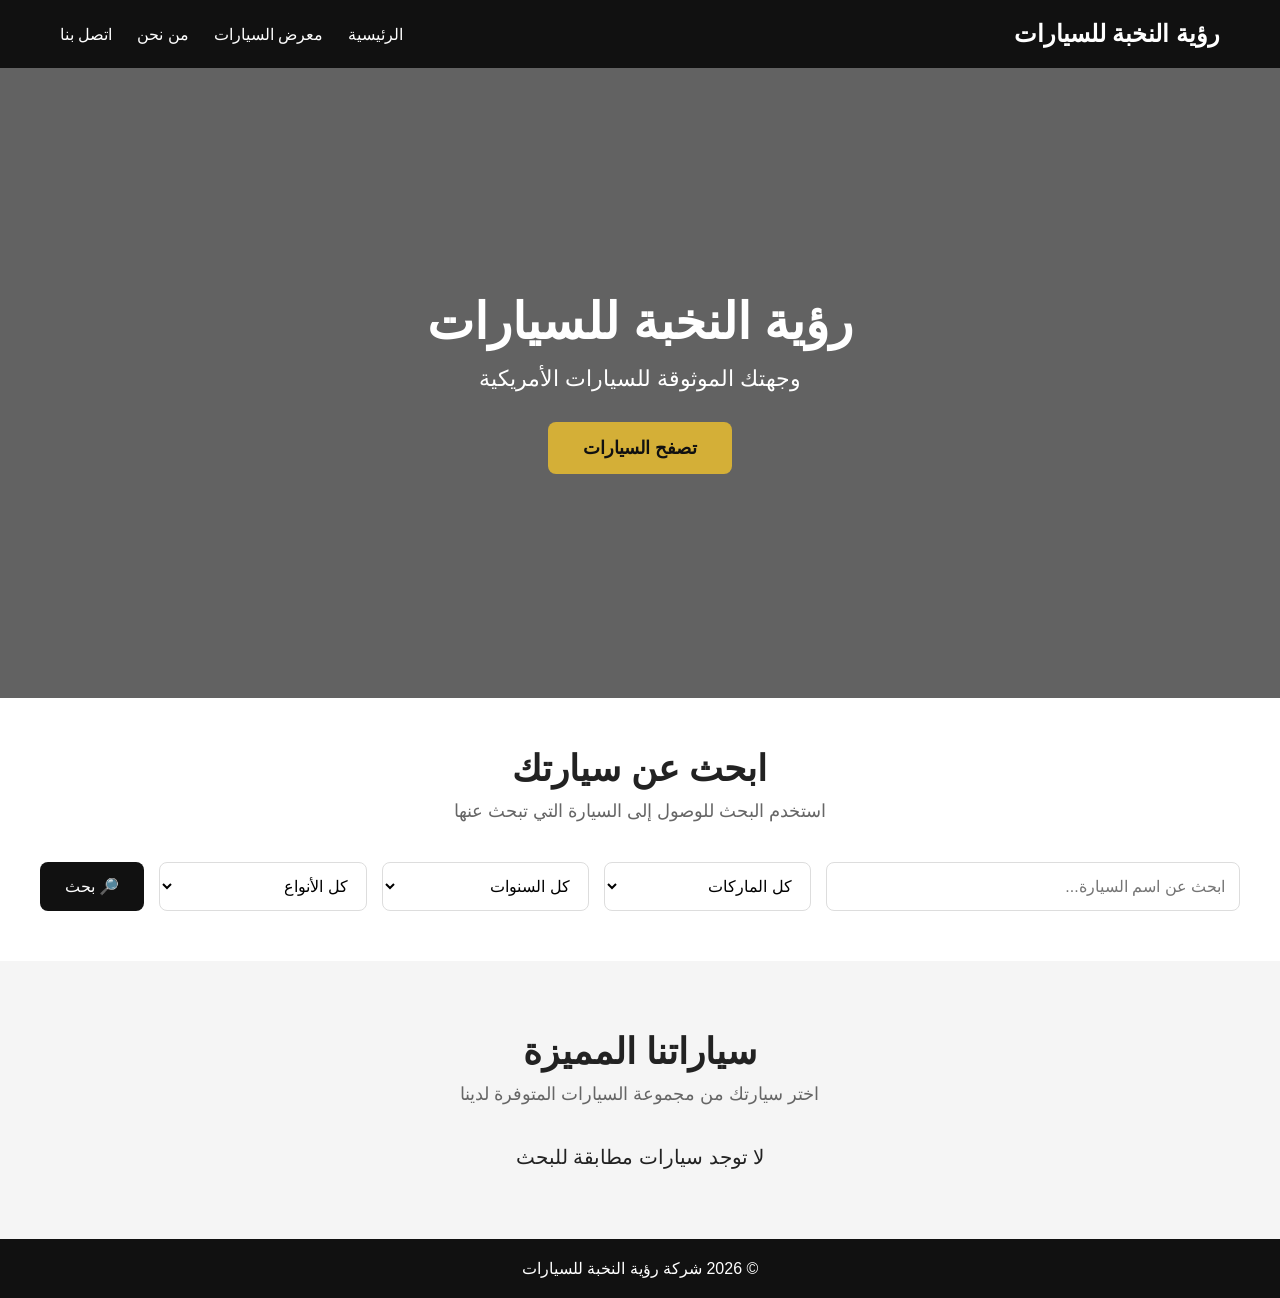
==== index.html @ 2495d32e "Add files via upload" ====
<!DOCTYPE html>
<html lang="ar" dir="rtl">

<head>
    <meta charset="UTF-8">
    <meta name="viewport" content="width=device-width, initial-scale=1.0">

    <title>شركة رؤية النخبة للسيارات</title>

    <link rel="stylesheet" href="style.css">
</head>

<body>

    <header>
        <div class="logo">
            رؤية النخبة للسيارات
        </div>

        <nav>
            <a href="#">الرئيسية</a>
            <a href="#">معرض السيارات</a>
            <a href="#">من نحن</a>
            <a href="#">اتصل بنا</a>
        </nav>
    </header>

    <main>

        <section class="hero">

            <h1>رؤية النخبة للسيارات</h1>

            <p>
                وجهتك الموثوقة للسيارات الأمريكية
            </p>

            <button>
                تصفح السيارات
            </button>

        </section>
<section class="search-section">

    <div class="section-title">

        <h2>ابحث عن سيارتك</h2>

        <p>
            استخدم البحث للوصول إلى السيارة التي تبحث عنها
        </p>

    </div>


    <div class="search-box">

        <input
            type="text"
            id="searchInput"
            placeholder="ابحث عن اسم السيارة..."
        >


        <select id="brandFilter">

            <option value="">كل الماركات</option>

            <option value="GMC">
                GMC
            </option>

            <option value="Chevrolet">
                Chevrolet
            </option>

            <option value="Ford">
                Ford
            </option>

        </select>


        <select id="yearFilter">

            <option value="">
                كل السنوات
            </option>

            <option value="2026">
                2026
            </option>

            <option value="2025">
                2025
            </option>

            <option value="2024">
                2024
            </option>

        </select>


        <select id="typeFilter">

            <option value="">
                كل الأنواع
            </option>

            <option value="SUV">
                SUV
            </option>

            <option value="Sedan">
                Sedan
            </option>

            <option value="Truck">
                Truck
            </option>

        </select>


        <button onclick="filterCars()">
            🔎 بحث
        </button>

    </div>

</section>
        <section class="cars-section">

    <div class="section-title">
        <h2>سياراتنا المميزة</h2>

        <p>
            اختر سيارتك من مجموعة السيارات المتوفرة لدينا
        </p>
    </div>

<div
    class="cars-container"
    id="carsContainer">
</div>
</section>
    </main>

    <footer>
        <p>© 2026 شركة رؤية النخبة للسيارات</p>
    </footer>

    <script src="script.js"></script>

</body>

</html>
---- style.css ----
* {
    box-sizing: border-box;
    margin: 0;
    padding: 0;
}

body {
    font-family: Arial, sans-serif;
    background: #f5f5f5;
    color: #222;
}

header {
    background: #111;
    color: white;

    display: flex;
    justify-content: space-between;
    align-items: center;

    padding: 20px 60px;
}

.logo {
    font-size: 24px;
    font-weight: bold;
}

nav {
    display: flex;
    gap: 25px;
}

nav a {
    color: white;
    text-decoration: none;
}

nav a:hover {
    color: #d4af37;
}

.hero {
    min-height: 70vh;

    display: flex;
    flex-direction: column;

    justify-content: center;
    align-items: center;

    text-align: center;

    background: linear-gradient(
        rgba(0, 0, 0, 0.6),
        rgba(0, 0, 0, 0.6)
    ),
    url("https://images.unsplash.com/photo-1503376780353-7e6692767b70");

    background-size: cover;
    background-position: center;

    color: white;
}

.hero h1 {
    font-size: 50px;
    margin-bottom: 15px;
}

.hero p {
    font-size: 22px;
    margin-bottom: 30px;
}

.hero button {
    padding: 15px 35px;

    border: none;
    border-radius: 8px;

    background: #d4af37;
    color: #111;

    font-size: 18px;
    font-weight: bold;

    cursor: pointer;
}

.hero button:hover {
    background: white;
}

footer {
    background: #111;
    color: white;

    text-align: center;

    padding: 20px;
}
.cars-section {
    padding: 70px 60px;
    background: #f5f5f5;
}

.section-title {
    text-align: center;
    margin-bottom: 40px;
}

.section-title h2 {
    font-size: 36px;
    margin-bottom: 10px;
}

.section-title p {
    color: #666;
    font-size: 18px;
}

.cars-container {
    display: grid;

    grid-template-columns: repeat(3, 1fr);

    gap: 30px;

    max-width: 1200px;

    margin: auto;
}

.car-card {
    background: white;

    border-radius: 12px;

    overflow: hidden;

    box-shadow: 0 5px 20px rgba(0, 0, 0, 0.08);

    transition: 0.3s;
}

.car-card:hover {
    transform: translateY(-8px);
}

.car-card img {
    width: 100%;
    height: 230px;

    object-fit: cover;
}

.car-info {
    padding: 20px;
}

.car-info h3 {
    font-size: 23px;
    margin-bottom: 10px;
}

.car-info p {
    color: #666;
    margin-bottom: 15px;
}

.car-info strong {
    display: block;

    font-size: 24px;

    color: #b08d20;

    margin-bottom: 20px;
}

.car-info button {
    width: 100%;

    padding: 12px;

    border: none;

    border-radius: 6px;

    background: #111;

    color: white;

    font-size: 16px;

    cursor: pointer;
}

.car-info button:hover {
    background: #d4af37;

    color: #111;
}
@media (max-width: 900px) {

    .cars-container {
        grid-template-columns: repeat(2, 1fr);
    }

}

@media (max-width: 600px) {

    header {
        padding: 20px;
        flex-direction: column;
        gap: 20px;
    }

    nav {
        gap: 12px;
        flex-wrap: wrap;
        justify-content: center;
    }

    .hero h1 {
        font-size: 35px;
    }

    .hero p {
        font-size: 18px;
    }

    .cars-section {
        padding: 50px 20px;
    }

    .cars-container {
        grid-template-columns: 1fr;
    }

}
.car-details {
    max-width: 1200px;

    margin: 60px auto;

    padding: 20px;

    display: grid;

    grid-template-columns: 1fr 1fr;

    gap: 50px;

    align-items: center;
}

.car-image img {
    width: 100%;

    height: 500px;

    object-fit: cover;

    border-radius: 15px;
}

.car-details-info h1 {
    font-size: 40px;

    margin-bottom: 20px;
}

.car-price {
    font-size: 32px;

    color: #b08d20;

    font-weight: bold;

    margin-bottom: 30px;
}

.specifications {
    margin-bottom: 30px;
}

.specifications p {
    padding: 12px 0;

    border-bottom: 1px solid #ddd;

    font-size: 18px;
}

.car-details-info button {
    padding: 15px 40px;

    background: #111;

    color: white;

    border: none;

    border-radius: 8px;

    font-size: 18px;

    cursor: pointer;
}

.car-details-info button:hover {
    background: #d4af37;

    color: #111;
}


@media (max-width: 700px) {

    .car-details {
        grid-template-columns: 1fr;

        margin: 30px auto;
    }

    .car-image img {
        height: 300px;
    }

    .car-details-info h1 {
        font-size: 30px;
    }

}
.search-section {
    padding: 50px 30px;

    background: white;
}

.search-box {
    max-width: 1200px;

    margin: auto;

    display: grid;

    grid-template-columns:
        2fr
        1fr
        1fr
        1fr
        auto;

    gap: 15px;
}

.search-box input,
.search-box select {

    width: 100%;

    padding: 14px;

    border: 1px solid #ddd;

    border-radius: 8px;

    font-size: 16px;

    background: white;
}

.search-box button {

    padding: 14px 25px;

    border: none;

    border-radius: 8px;

    background: #111;

    color: white;

    font-size: 16px;

    cursor: pointer;
}

.search-box button:hover {

    background: #d4af37;

    color: #111;

}


@media (max-width: 900px) {

    .search-box {

        grid-template-columns: 1fr 1fr;

    }

}


@media (max-width: 600px) {

    .search-box {

        grid-template-columns: 1fr;

    }

}
/* =========================
   صفحة إضافة السيارة
========================= */

.add-car-section {
    max-width: 900px;
    margin: 60px auto;
    padding: 40px;
    background: white;
    border-radius: 15px;
    box-shadow: 0 5px 25px rgba(0, 0, 0, 0.08);
}

.add-car-section .section-title {
    margin-bottom: 40px;
}

.add-car-section .section-title h1 {
    font-size: 36px;
    margin-bottom: 10px;
}

#addCarForm {
    display: grid;
    grid-template-columns: 1fr 1fr;
    gap: 25px;
}

.form-group {
    display: flex;
    flex-direction: column;
}

.form-group label {
    font-size: 17px;
    font-weight: bold;
    margin-bottom: 8px;
}

.form-group input,
.form-group select,
.form-group textarea {
    width: 100%;
    padding: 14px;
    border: 1px solid #ddd;
    border-radius: 8px;
    font-size: 16px;
    font-family: Arial, sans-serif;
    outline: none;
}

.form-group input:focus,
.form-group select:focus,
.form-group textarea:focus {
    border-color: #d4af37;
}

.form-group textarea {
    resize: vertical;
}

.add-car-button {
    grid-column: 1 / -1;

    padding: 16px;

    border: none;
    border-radius: 8px;

    background: #111;
    color: white;

    font-size: 18px;
    font-weight: bold;

    cursor: pointer;
}

.add-car-button:hover {
    background: #d4af37;
    color: #111;
}


/* الهاتف */

@media (max-width: 700px) {

    .add-car-section {
        margin: 30px 15px;
        padding: 25px 20px;
    }

    #addCarForm {
        grid-template-columns: 1fr;
    }

    .add-car-button {
        grid-column: auto;
    }

}
/* =========================
   لوحة الإدارة
========================= */

.admin-section {
    max-width: 1200px;
    margin: 60px auto;
    padding: 20px;
}

.admin-actions {
    margin-bottom: 25px;
}

.admin-add-button {
    display: inline-block;

    padding: 14px 25px;

    background: #111;
    color: white;

    text-decoration: none;

    border-radius: 8px;

    font-weight: bold;
}

.admin-add-button:hover {
    background: #d4af37;
    color: #111;
}

.admin-search {
    margin-bottom: 30px;
}

.admin-search input {
    width: 100%;

    padding: 15px;

    border: 1px solid #ddd;

    border-radius: 8px;

    font-size: 17px;

    outline: none;
}

.admin-search input:focus {
    border-color: #d4af37;
}

.admin-cars-container {
    display: grid;

    grid-template-columns:
        repeat(3, 1fr);

    gap: 25px;
}

.admin-car-card {
    background: white;

    border-radius: 12px;

    overflow: hidden;

    box-shadow:
        0 5px 20px
        rgba(0, 0, 0, 0.08);
}

.admin-car-card img {
    width: 100%;

    height: 220px;

    object-fit: cover;
}

.admin-car-info {
    padding: 20px;
}

.admin-car-info h3 {
    margin-bottom: 10px;

    font-size: 22px;
}

.admin-car-info p {
    margin-bottom: 10px;

    color: #666;
}

.admin-car-info strong {
    display: block;

    font-size: 23px;

    color: #b08d20;

    margin-bottom: 15px;
}

.admin-buttons {
    display: flex;

    gap: 8px;

    flex-wrap: wrap;
}

.admin-buttons button {
    flex: 1;

    padding: 10px;

    border: none;

    border-radius: 6px;

    background: #111;

    color: white;

    cursor: pointer;
}

.admin-buttons button:hover {
    background: #d4af37;

    color: #111;
}

.no-cars {
    text-align: center;

    font-size: 20px;

    grid-column: 1 / -1;
}


@media (max-width: 900px) {

    .admin-cars-container {
        grid-template-columns: repeat(2, 1fr);
    }

}


@media (max-width: 600px) {

    .admin-cars-container {
        grid-template-columns: 1fr;
    }

}
/* =========================
   حالة السيارة
========================= */

.car-status {
    display: inline-block;

    padding: 7px 12px;

    border-radius: 20px;

    font-size: 14px;

    font-weight: bold;

    margin-bottom: 15px;
}

.status-available {
    background: #dff5e5;
    color: #16803c;
}

.status-reserved {
    background: #fff0d6;
    color: #b06b00;
}

.status-sold {
    background: #ffe0e0;
    color: #c62828;
}
/* =========================
   صور السيارة
========================= */

.image-preview {
    grid-column: 1 / -1;

    display: grid;

    grid-template-columns:
        repeat(4, 1fr);

    gap: 15px;

    margin-top: 10px;
}

.preview-image-box {
    position: relative;

    border-radius: 10px;

    overflow: hidden;

    border: 2px solid #ddd;

    background: #f5f5f5;
}

.preview-image-box img {
    width: 100%;

    height: 160px;

    object-fit: cover;

    display: block;
}

.main-image-label {
    position: absolute;

    bottom: 0;

    right: 0;

    left: 0;

    background: rgba(0, 0, 0, 0.75);

    color: white;

    text-align: center;

    padding: 8px;

    font-size: 14px;

    font-weight: bold;
}


@media (max-width: 700px) {

    .image-preview {
        grid-template-columns:
            repeat(2, 1fr);
    }

}
/* =====================================
   معرض صور السيارة
===================================== */

.car-gallery {
    width: 100%;
}


.main-car-image {
    width: 100%;
}


.main-car-image img {
    width: 100%;

    height: 500px;

    object-fit: cover;

    border-radius: 15px;

    display: block;
}


.car-thumbnails {

    display: flex;

    gap: 12px;

    margin-top: 15px;

    overflow-x: auto;

    padding-bottom: 5px;

}


.car-thumbnail {

    width: 90px;

    height: 70px;

    object-fit: cover;

    border-radius: 8px;

    cursor: pointer;

    opacity: 0.7;

    border: 3px solid transparent;

    transition: 0.2s;

}


.car-thumbnail:hover {

    opacity: 1;

}


.car-thumbnail.active {

    opacity: 1;

    border-color: #d4af37;

}


/* =====================================
   الهاتف
===================================== */

@media (max-width: 700px) {

    .main-car-image img {

        height: 300px;

    }


    .car-thumbnail {

        width: 75px;

        height: 60px;

    }

}
/* =====================================
   صور صفحة تعديل السيارة
===================================== */

.image-preview {

    display: grid;

    grid-template-columns:
        repeat(auto-fill, minmax(150px, 1fr));

    gap: 15px;

    margin: 20px 0;

}


.preview-image-box {

    position: relative;

    border-radius: 10px;

    overflow: hidden;

    background: #eee;

}


.preview-image-box img {

    width: 100%;

    height: 130px;

    object-fit: cover;

    display: block;

}


.main-image-label {

    position: absolute;

    bottom: 0;

    right: 0;

    left: 0;

    background: rgba(0, 0, 0, 0.75);

    color: white;

    text-align: center;

    padding: 7px;

    font-size: 14px;

}
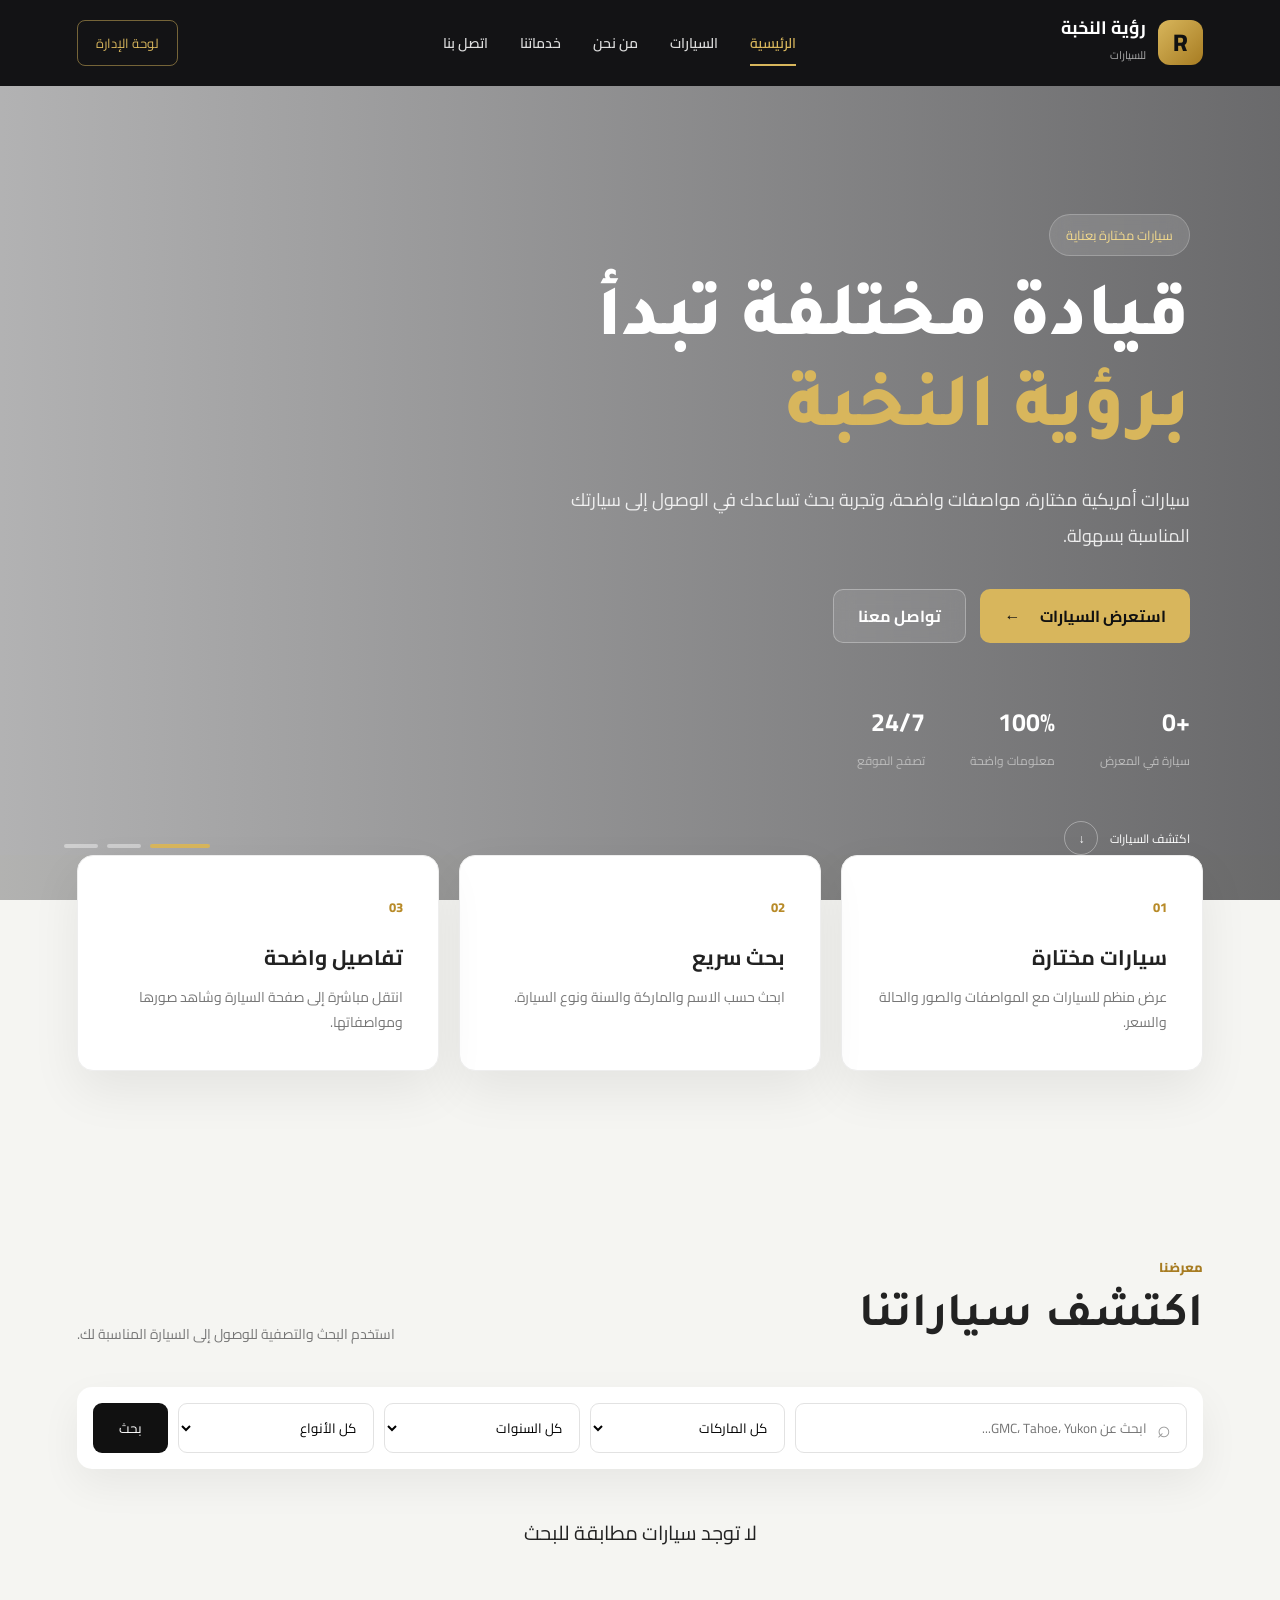
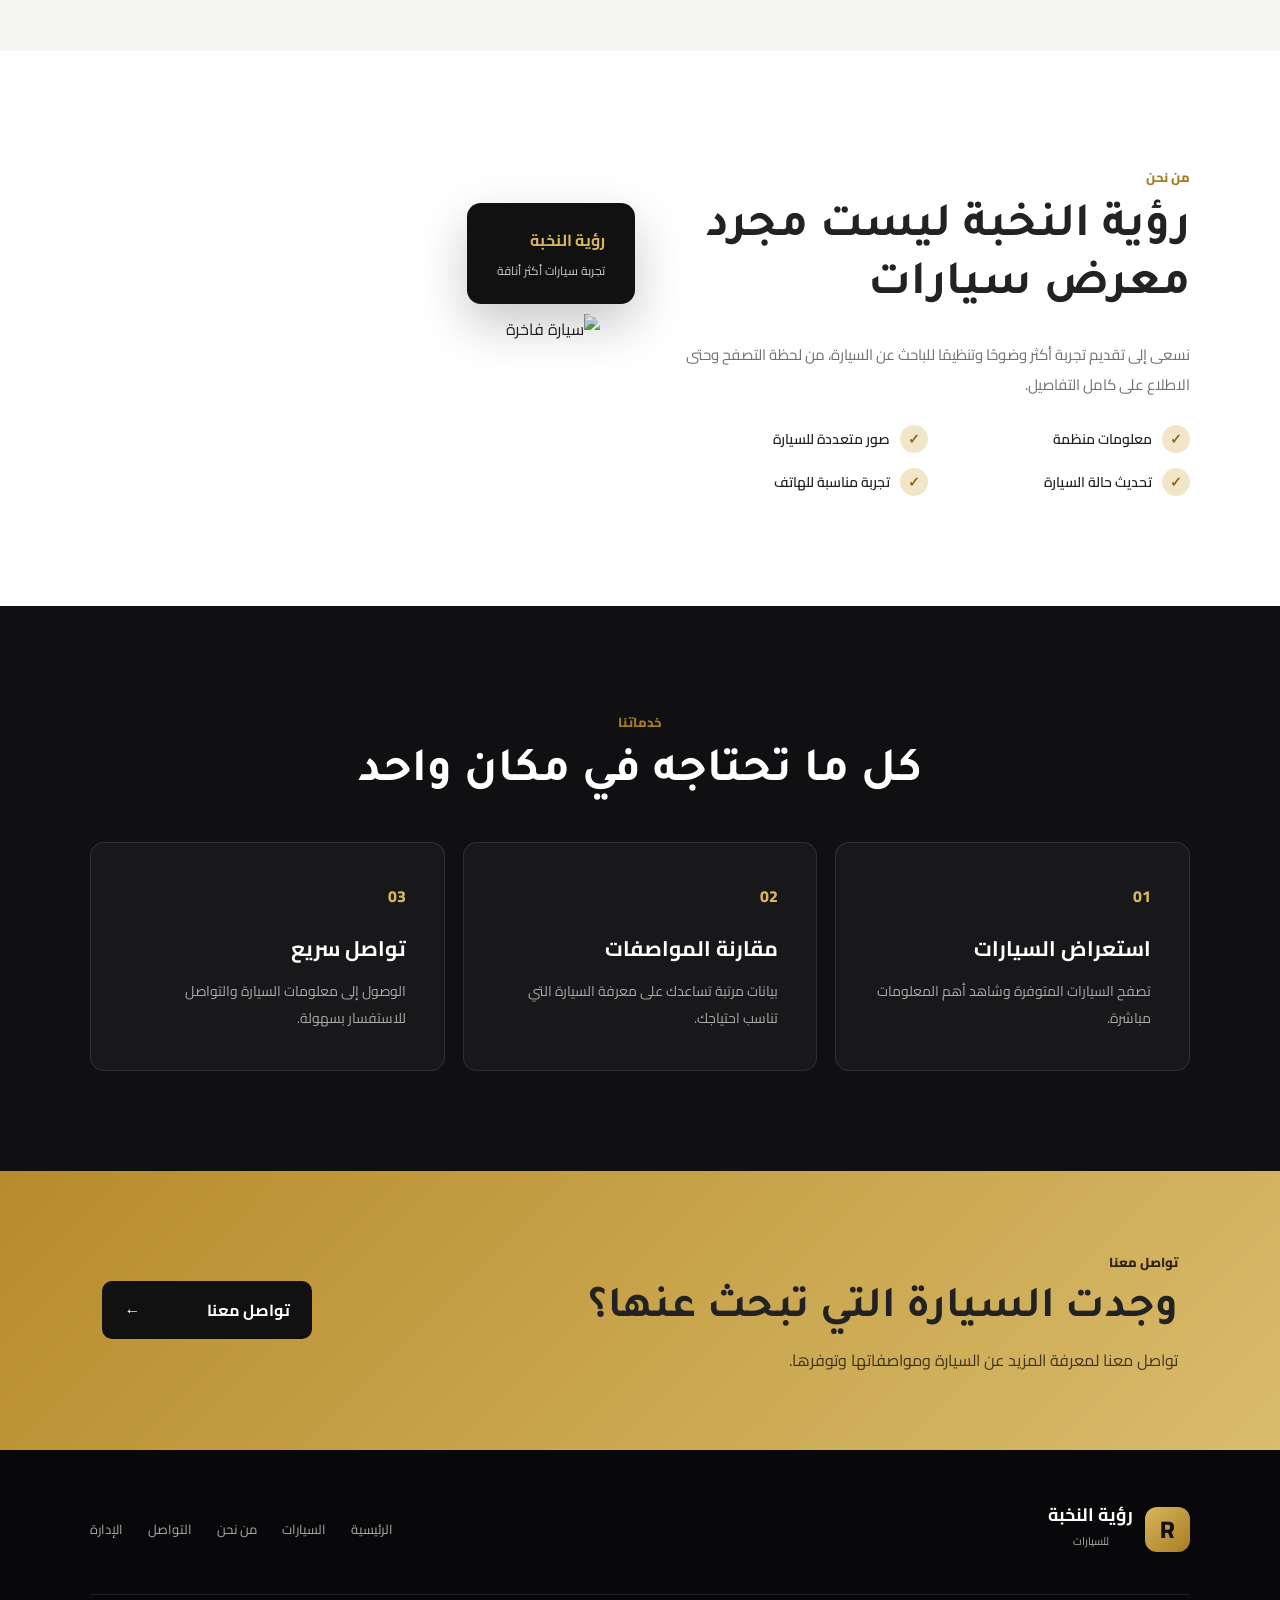
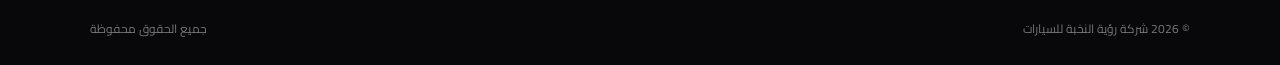
==== commit 0e017463: "Add files via upload" ====
--- a/index.html
+++ b/index.html
@@ -3,68 +3,398 @@
 
 <head>
     <meta charset="UTF-8">
-    <meta name="viewport" content="width=device-width, initial-scale=1.0">
-
-    <title>شركة رؤية النخبة للسيارات</title>
+
+    <meta
+        name="viewport"
+        content="width=device-width, initial-scale=1.0"
+    >
+
+    <title>رؤية النخبة للسيارات</title>
+
+    <meta
+        name="description"
+        content="رؤية النخبة للسيارات - سيارات أمريكية مختارة بعناية"
+    >
+
+    <!-- خط عربي احترافي -->
+    <link rel="preconnect" href="https://fonts.googleapis.com">
+    <link rel="preconnect" href="https://fonts.gstatic.com" crossorigin>
+
+    <link
+        href="https://fonts.googleapis.com/css2?family=Cairo:wght@400;500;600;700;800&family=Tajawal:wght@400;500;700;800&display=swap"
+        rel="stylesheet"
+    >
 
     <link rel="stylesheet" href="style.css">
 </head>
 
+
 <body>
 
-    <header>
-        <div class="logo">
-            رؤية النخبة للسيارات
-        </div>
-
-        <nav>
-            <a href="#">الرئيسية</a>
-            <a href="#">معرض السيارات</a>
-            <a href="#">من نحن</a>
-            <a href="#">اتصل بنا</a>
-        </nav>
-    </header>
-
-    <main>
-
-        <section class="hero">
-
-            <h1>رؤية النخبة للسيارات</h1>
+
+<!-- =================================
+     الهيدر
+================================= -->
+
+<header class="main-header">
+
+    <a
+        href="index.html"
+        class="brand"
+    >
+        <span class="brand-mark">
+            R
+        </span>
+
+        <div>
+            <strong>
+                رؤية النخبة
+            </strong>
+
+            <small>
+                للسيارات
+            </small>
+        </div>
+    </a>
+
+
+    <nav class="main-nav">
+
+        <a
+            href="index.html"
+            class="active"
+        >
+            الرئيسية
+        </a>
+
+        <a href="#cars">
+            السيارات
+        </a>
+
+        <a href="#about">
+            من نحن
+        </a>
+
+        <a href="#services">
+            خدماتنا
+        </a>
+
+        <a href="#contact">
+            اتصل بنا
+        </a>
+
+    </nav>
+
+
+    <div class="header-actions">
+
+        <a
+            href="admin.html"
+            class="admin-link"
+        >
+            لوحة الإدارة
+        </a>
+
+        <button
+            class="mobile-menu-button"
+            id="mobileMenuButton"
+            type="button"
+        >
+            ☰
+        </button>
+
+    </div>
+
+</header>
+
+
+
+<main>
+
+
+<!-- =================================
+     الواجهة الرئيسية المتحركة
+================================= -->
+
+<section class="hero-new">
+
+    <div class="hero-slides">
+
+        <div
+            class="hero-slide active"
+            style="
+                background-image:
+                url('https://images.unsplash.com/photo-1503376780353-7e6692767b70');
+            "
+        ></div>
+
+
+        <div
+            class="hero-slide"
+            style="
+                background-image:
+                url('https://images.unsplash.com/photo-1492144534655-ae79c964c9d7');
+            "
+        ></div>
+
+
+        <div
+            class="hero-slide"
+            style="
+                background-image:
+                url('https://images.unsplash.com/photo-1542362567-b07e54358753');
+            "
+        ></div>
+
+    </div>
+
+
+    <div class="hero-overlay"></div>
+
+
+    <div class="hero-content">
+
+        <span class="hero-badge">
+            سيارات مختارة بعناية
+        </span>
+
+
+        <h1>
+            قيادة مختلفة تبدأ
+            <span>
+                برؤية النخبة
+            </span>
+        </h1>
+
+
+        <p>
+            سيارات أمريكية مختارة، مواصفات واضحة،
+            وتجربة بحث تساعدك في الوصول إلى سيارتك
+            المناسبة بسهولة.
+        </p>
+
+
+        <div class="hero-buttons">
+
+            <a
+                href="#cars"
+                class="primary-button"
+            >
+                استعرض السيارات
+                <span>←</span>
+            </a>
+
+
+            <a
+                href="#contact"
+                class="secondary-button"
+            >
+                تواصل معنا
+            </a>
+
+        </div>
+
+
+        <div class="hero-stats">
+
+            <div>
+                <strong id="homeCarsCount">
+                    +0
+                </strong>
+
+                <span>
+                    سيارة في المعرض
+                </span>
+            </div>
+
+
+            <div>
+                <strong>
+                    100%
+                </strong>
+
+                <span>
+                    معلومات واضحة
+                </span>
+            </div>
+
+
+            <div>
+                <strong>
+                    24/7
+                </strong>
+
+                <span>
+                    تصفح الموقع
+                </span>
+            </div>
+
+        </div>
+
+    </div>
+
+
+    <div class="hero-dots">
+
+        <button
+            class="hero-dot active"
+            data-slide="0"
+        ></button>
+
+        <button
+            class="hero-dot"
+            data-slide="1"
+        ></button>
+
+        <button
+            class="hero-dot"
+            data-slide="2"
+        ></button>
+
+    </div>
+
+
+    <a
+        href="#cars"
+        class="scroll-down"
+    >
+        <span>
+            اكتشف السيارات
+        </span>
+
+        <b>
+            ↓
+        </b>
+    </a>
+
+</section>
+
+
+
+<!-- =================================
+     المميزات
+================================= -->
+
+<section class="features-section">
+
+    <div class="features-grid">
+
+        <article class="feature-card">
+
+            <span class="feature-number">
+                01
+            </span>
+
+            <h3>
+                سيارات مختارة
+            </h3>
 
             <p>
-                وجهتك الموثوقة للسيارات الأمريكية
+                عرض منظم للسيارات مع المواصفات
+                والصور والحالة والسعر.
             </p>
 
-            <button>
-                تصفح السيارات
-            </button>
-
-        </section>
-<section class="search-section">
-
-    <div class="section-title">
-
-        <h2>ابحث عن سيارتك</h2>
+        </article>
+
+
+        <article class="feature-card">
+
+            <span class="feature-number">
+                02
+            </span>
+
+            <h3>
+                بحث سريع
+            </h3>
+
+            <p>
+                ابحث حسب الاسم والماركة والسنة
+                ونوع السيارة.
+            </p>
+
+        </article>
+
+
+        <article class="feature-card">
+
+            <span class="feature-number">
+                03
+            </span>
+
+            <h3>
+                تفاصيل واضحة
+            </h3>
+
+            <p>
+                انتقل مباشرة إلى صفحة السيارة
+                وشاهد صورها ومواصفاتها.
+            </p>
+
+        </article>
+
+    </div>
+
+</section>
+
+
+
+<!-- =================================
+     السيارات
+================================= -->
+
+<section
+    class="cars-section-new"
+    id="cars"
+>
+
+    <div class="section-heading">
+
+        <div>
+
+            <span class="section-kicker">
+                معرضنا
+            </span>
+
+            <h2>
+                اكتشف سياراتنا
+            </h2>
+
+        </div>
+
 
         <p>
-            استخدم البحث للوصول إلى السيارة التي تبحث عنها
+            استخدم البحث والتصفية للوصول
+            إلى السيارة المناسبة لك.
         </p>
 
     </div>
 
 
-    <div class="search-box">
-
-        <input
-            type="text"
-            id="searchInput"
-            placeholder="ابحث عن اسم السيارة..."
-        >
+
+    <!-- البحث -->
+
+    <div class="modern-search-box">
+
+        <div class="search-main">
+
+            <span class="search-icon">
+                ⌕
+            </span>
+
+            <input
+                type="text"
+                id="searchInput"
+                placeholder="ابحث عن GMC، Tahoe، Yukon..."
+            >
+
+        </div>
 
 
         <select id="brandFilter">
 
-            <option value="">كل الماركات</option>
+            <option value="">
+                كل الماركات
+            </option>
 
             <option value="GMC">
                 GMC
@@ -78,6 +408,14 @@
                 Ford
             </option>
 
+            <option value="Toyota">
+                Toyota
+            </option>
+
+            <option value="Kia">
+                Kia
+            </option>
+
         </select>
 
 
@@ -99,6 +437,10 @@
                 2024
             </option>
 
+            <option value="2023">
+                2023
+            </option>
+
         </select>
 
 
@@ -120,38 +462,316 @@
                 Truck
             </option>
 
+            <option value="Coupe">
+                Coupe
+            </option>
+
         </select>
 
 
-        <button onclick="filterCars()">
-            🔎 بحث
+        <button
+            type="button"
+            onclick="filterCars()"
+            class="search-button"
+        >
+            بحث
         </button>
 
     </div>
 
+
+
+    <!-- JavaScript يضع السيارات هنا -->
+
+    <div
+        class="cars-container"
+        id="carsContainer"
+    ></div>
+
+
 </section>
-        <section class="cars-section">
-
-    <div class="section-title">
-        <h2>سياراتنا المميزة</h2>
+
+
+
+<!-- =================================
+     من نحن
+================================= -->
+
+<section
+    class="about-section"
+    id="about"
+>
+
+    <div class="about-content">
+
+        <span class="section-kicker">
+            من نحن
+        </span>
+
+        <h2>
+            رؤية النخبة ليست مجرد معرض سيارات
+        </h2>
 
         <p>
-            اختر سيارتك من مجموعة السيارات المتوفرة لدينا
+            نسعى إلى تقديم تجربة أكثر وضوحًا
+            وتنظيمًا للباحث عن السيارة، من لحظة
+            التصفح وحتى الاطلاع على كامل التفاصيل.
         </p>
-    </div>
-
-<div
-    class="cars-container"
-    id="carsContainer">
-</div>
+
+
+        <div class="about-points">
+
+            <div>
+                <span>✓</span>
+                معلومات منظمة
+            </div>
+
+            <div>
+                <span>✓</span>
+                صور متعددة للسيارة
+            </div>
+
+            <div>
+                <span>✓</span>
+                تحديث حالة السيارة
+            </div>
+
+            <div>
+                <span>✓</span>
+                تجربة مناسبة للهاتف
+            </div>
+
+        </div>
+
+    </div>
+
+
+    <div class="about-visual">
+
+        <div class="about-image-main">
+
+            <img
+                src="https://images.unsplash.com/photo-1485291571150-772bcfc10da5"
+                alt="سيارة فاخرة"
+            >
+
+        </div>
+
+
+        <div class="about-floating-card">
+
+            <strong>
+                رؤية النخبة
+            </strong>
+
+            <span>
+                تجربة سيارات أكثر أناقة
+            </span>
+
+        </div>
+
+    </div>
+
 </section>
-    </main>
-
-    <footer>
-        <p>© 2026 شركة رؤية النخبة للسيارات</p>
-    </footer>
-
-    <script src="script.js"></script>
+
+
+
+<!-- =================================
+     خدماتنا
+================================= -->
+
+<section
+    class="services-section"
+    id="services"
+>
+
+    <div class="section-heading centered">
+
+        <div>
+
+            <span class="section-kicker">
+                خدماتنا
+            </span>
+
+            <h2>
+                كل ما تحتاجه في مكان واحد
+            </h2>
+
+        </div>
+
+    </div>
+
+
+    <div class="services-grid">
+
+        <article>
+            <span>01</span>
+
+            <h3>
+                استعراض السيارات
+            </h3>
+
+            <p>
+                تصفح السيارات المتوفرة
+                وشاهد أهم المعلومات مباشرة.
+            </p>
+        </article>
+
+
+        <article>
+            <span>02</span>
+
+            <h3>
+                مقارنة المواصفات
+            </h3>
+
+            <p>
+                بيانات مرتبة تساعدك على معرفة
+                السيارة التي تناسب احتياجك.
+            </p>
+        </article>
+
+
+        <article>
+            <span>03</span>
+
+            <h3>
+                تواصل سريع
+            </h3>
+
+            <p>
+                الوصول إلى معلومات السيارة
+                والتواصل للاستفسار بسهولة.
+            </p>
+        </article>
+
+    </div>
+
+</section>
+
+
+
+<!-- =================================
+     التواصل
+================================= -->
+
+<section
+    class="contact-section"
+    id="contact"
+>
+
+    <div>
+
+        <span class="section-kicker light">
+            تواصل معنا
+        </span>
+
+        <h2>
+            وجدت السيارة التي تبحث عنها؟
+        </h2>
+
+        <p>
+            تواصل معنا لمعرفة المزيد عن السيارة
+            ومواصفاتها وتوفرها.
+        </p>
+
+    </div>
+
+
+    <a
+        href="mailto:your-email@example.com"
+        class="contact-button"
+    >
+        تواصل معنا
+        <span>←</span>
+    </a>
+
+</section>
+
+
+</main>
+
+
+
+<!-- =================================
+     الفوتر
+================================= -->
+
+<footer class="modern-footer">
+
+    <div class="footer-top">
+
+        <div>
+
+            <a
+                href="index.html"
+                class="brand footer-brand"
+            >
+
+                <span class="brand-mark">
+                    R
+                </span>
+
+                <div>
+
+                    <strong>
+                        رؤية النخبة
+                    </strong>
+
+                    <small>
+                        للسيارات
+                    </small>
+
+                </div>
+
+            </a>
+
+        </div>
+
+
+        <div class="footer-links">
+
+            <a href="index.html">
+                الرئيسية
+            </a>
+
+            <a href="#cars">
+                السيارات
+            </a>
+
+            <a href="#about">
+                من نحن
+            </a>
+
+            <a href="#contact">
+                التواصل
+            </a>
+
+            <a href="admin.html">
+                الإدارة
+            </a>
+
+        </div>
+
+    </div>
+
+
+    <div class="footer-bottom">
+
+        <p>
+            © 2026 شركة رؤية النخبة للسيارات
+        </p>
+
+        <span>
+            جميع الحقوق محفوظة
+        </span>
+
+    </div>
+
+</footer>
+
+
+<script src="script.js"></script>
 
 </body>
 
--- a/style.css
+++ b/style.css
@@ -955,4 +955,1444 @@
 
     font-size: 14px;
 
+}
+/* ==================================================
+   التصميم الجديد للصفحة الرئيسية
+================================================== */
+
+html {
+    scroll-behavior: smooth;
+}
+
+body {
+    font-family: "Cairo", "Tajawal", sans-serif;
+}
+
+
+/* =========================
+   Header
+========================= */
+
+.main-header {
+    width: 100%;
+
+    min-height: 86px;
+
+    padding: 0 6%;
+
+    background:
+        rgba(10, 10, 12, 0.96);
+
+    display: flex;
+
+    align-items: center;
+
+    justify-content: space-between;
+
+    position: sticky;
+
+    top: 0;
+
+    z-index: 1000;
+
+    backdrop-filter: blur(15px);
+}
+
+
+.brand {
+    display: flex;
+
+    align-items: center;
+
+    gap: 12px;
+
+    color: white;
+
+    text-decoration: none;
+}
+
+
+.brand-mark {
+    width: 45px;
+
+    height: 45px;
+
+    border-radius: 12px;
+
+    background:
+        linear-gradient(
+            135deg,
+            #d8b65c,
+            #a77c22
+        );
+
+    color: #111;
+
+    display: flex;
+
+    justify-content: center;
+
+    align-items: center;
+
+    font-size: 24px;
+
+    font-weight: 800;
+}
+
+
+.brand strong {
+    display: block;
+
+    font-size: 18px;
+
+    line-height: 1.1;
+}
+
+
+.brand small {
+    color: #aaa;
+
+    font-size: 11px;
+}
+
+
+.main-nav {
+    display: flex;
+
+    align-items: center;
+
+    gap: 32px;
+}
+
+
+.main-nav a {
+    color: #ddd;
+
+    text-decoration: none;
+
+    font-size: 14px;
+
+    font-weight: 600;
+
+    position: relative;
+
+    transition: 0.3s;
+}
+
+
+.main-nav a:hover,
+.main-nav a.active {
+    color: #d8b65c;
+}
+
+
+.main-nav a::after {
+    content: "";
+
+    position: absolute;
+
+    right: 0;
+
+    bottom: -10px;
+
+    width: 0;
+
+    height: 2px;
+
+    background: #d8b65c;
+
+    transition: 0.3s;
+}
+
+
+.main-nav a:hover::after,
+.main-nav a.active::after {
+    width: 100%;
+}
+
+
+.header-actions {
+    display: flex;
+
+    gap: 10px;
+
+    align-items: center;
+}
+
+
+.admin-link {
+    text-decoration: none;
+
+    padding: 10px 18px;
+
+    border: 1px solid
+        rgba(216, 182, 92, 0.5);
+
+    color: #d8b65c;
+
+    border-radius: 8px;
+
+    font-size: 13px;
+
+    transition: 0.3s;
+}
+
+
+.admin-link:hover {
+    background: #d8b65c;
+
+    color: #111;
+}
+
+
+.mobile-menu-button {
+    display: none;
+
+    border: none;
+
+    background: transparent;
+
+    color: white;
+
+    font-size: 26px;
+
+    cursor: pointer;
+}
+
+
+/* =========================
+   Hero
+========================= */
+
+.hero-new {
+    min-height:
+        calc(100vh - 86px);
+
+    position: relative;
+
+    overflow: hidden;
+
+    display: flex;
+
+    align-items: center;
+
+    padding: 80px 7%;
+
+    color: white;
+}
+
+
+.hero-slides,
+.hero-slide,
+.hero-overlay {
+    position: absolute;
+
+    inset: 0;
+}
+
+
+.hero-slide {
+    background-size: cover;
+
+    background-position: center;
+
+    opacity: 0;
+
+    transform: scale(1.06);
+
+    transition:
+        opacity 1.2s ease,
+        transform 7s ease;
+}
+
+
+.hero-slide.active {
+    opacity: 1;
+
+    transform: scale(1);
+}
+
+
+.hero-overlay {
+    background:
+        linear-gradient(
+            90deg,
+            rgba(5, 5, 8, 0.28) 0%,
+            rgba(5, 5, 8, 0.4) 40%,
+            rgba(5, 5, 8, 0.58) 100%
+        );
+}
+
+
+.hero-content {
+    position: relative;
+
+    z-index: 5;
+
+    max-width: 760px;
+}
+
+
+.hero-badge {
+    display: inline-block;
+
+    padding: 8px 16px;
+
+    border-radius: 40px;
+
+    background:
+        rgba(255, 255, 255, 0.12);
+
+    border:
+        1px solid
+        rgba(255, 255, 255, 0.22);
+
+    backdrop-filter: blur(10px);
+
+    color: #f2d98d;
+
+    font-size: 13px;
+
+    margin-bottom: 22px;
+}
+
+
+.hero-content h1 {
+    font-family:
+        "Tajawal",
+        "Cairo",
+        sans-serif;
+
+    font-size:
+        clamp(44px, 6vw, 78px);
+
+    line-height: 1.18;
+
+    margin-bottom: 22px;
+
+    font-weight: 800;
+}
+
+
+.hero-content h1 span {
+    display: block;
+
+    color: #d8b65c;
+}
+
+
+.hero-content > p {
+    max-width: 620px;
+
+    font-size: 18px;
+
+    line-height: 2;
+
+    color:
+        rgba(255, 255, 255, 0.85);
+
+    margin-bottom: 35px;
+}
+
+
+.hero-buttons {
+    display: flex;
+
+    gap: 14px;
+
+    flex-wrap: wrap;
+}
+
+
+.primary-button,
+.secondary-button {
+    min-height: 54px;
+
+    padding: 0 24px;
+
+    border-radius: 10px;
+
+    text-decoration: none;
+
+    display: inline-flex;
+
+    align-items: center;
+
+    gap: 20px;
+
+    justify-content: center;
+
+    font-weight: 700;
+
+    transition:
+        transform 0.3s,
+        background 0.3s;
+}
+
+
+.primary-button {
+    background: #d8b65c;
+
+    color: #111;
+}
+
+
+.primary-button:hover {
+    transform: translateY(-3px);
+
+    background: #f0cf75;
+}
+
+
+.secondary-button {
+    background:
+        rgba(255,255,255,0.09);
+
+    color: white;
+
+    border:
+        1px solid
+        rgba(255,255,255,0.3);
+
+    backdrop-filter: blur(10px);
+}
+
+
+.secondary-button:hover {
+    transform: translateY(-3px);
+
+    background:
+        rgba(255,255,255,0.18);
+}
+
+
+.hero-stats {
+    display: flex;
+
+    gap: 45px;
+
+    margin-top: 55px;
+}
+
+
+.hero-stats div {
+    display: flex;
+
+    flex-direction: column;
+}
+
+
+.hero-stats strong {
+    font-size: 25px;
+
+    color: white;
+}
+
+
+.hero-stats span {
+    font-size: 12px;
+
+    color: #bbb;
+
+    margin-top: 4px;
+}
+
+
+.hero-dots {
+    position: absolute;
+
+    z-index: 10;
+
+    left: 5%;
+
+    bottom: 52px;
+
+    display: flex;
+
+    gap: 9px;
+}
+
+
+.hero-dot {
+    width: 34px;
+
+    height: 4px;
+
+    padding: 0;
+
+    border: none;
+
+    border-radius: 10px;
+
+    background:
+        rgba(255,255,255,0.4);
+
+    cursor: pointer;
+
+    transition: 0.3s;
+}
+
+
+.hero-dot.active {
+    width: 60px;
+
+    background: #d8b65c;
+}
+
+
+.scroll-down {
+    position: absolute;
+
+    z-index: 10;
+
+    bottom: 45px;
+
+    right: 7%;
+
+    color: white;
+
+    text-decoration: none;
+
+    display: flex;
+
+    gap: 12px;
+
+    font-size: 12px;
+
+    align-items: center;
+}
+
+
+.scroll-down b {
+    width: 34px;
+
+    height: 34px;
+
+    border-radius: 50%;
+
+    border:
+        1px solid
+        rgba(255,255,255,0.35);
+
+    display: flex;
+
+    align-items: center;
+
+    justify-content: center;
+
+    animation:
+        scrollBounce 1.6s
+        infinite;
+}
+
+
+@keyframes scrollBounce {
+
+    0%,
+    100% {
+        transform:
+            translateY(0);
+    }
+
+    50% {
+        transform:
+            translateY(7px);
+    }
+
+}
+
+
+/* =========================
+   Features
+========================= */
+
+.features-section {
+    padding:
+        0 6% 80px;
+
+    background: #f5f5f2;
+}
+
+
+.features-grid {
+    max-width: 1250px;
+
+    margin:
+        -45px auto 0;
+
+    position: relative;
+
+    z-index: 20;
+
+    display: grid;
+
+    grid-template-columns:
+        repeat(3, 1fr);
+
+    gap: 20px;
+}
+
+
+.feature-card {
+    padding: 35px;
+
+    background: white;
+
+    border-radius: 16px;
+
+    box-shadow:
+        0 20px 50px
+        rgba(0,0,0,0.07);
+
+    border:
+        1px solid #eee;
+}
+
+
+.feature-number {
+    color: #b88b29;
+
+    font-size: 13px;
+
+    font-weight: 800;
+}
+
+
+.feature-card h3 {
+    margin: 17px 0 8px;
+
+    font-size: 21px;
+}
+
+
+.feature-card p {
+    color: #777;
+
+    line-height: 1.8;
+
+    font-size: 14px;
+}
+
+
+/* =========================
+   Cars
+========================= */
+
+.cars-section-new {
+    padding:
+        100px 6%;
+
+    background: #f5f5f2;
+}
+
+
+.section-heading {
+    max-width: 1250px;
+
+    margin:
+        0 auto 40px;
+
+    display: flex;
+
+    justify-content:
+        space-between;
+
+    gap: 30px;
+
+    align-items: end;
+}
+
+
+.section-kicker {
+    display: inline-block;
+
+    color: #a77c22;
+
+    font-size: 13px;
+
+    font-weight: 800;
+
+    margin-bottom: 10px;
+}
+
+
+.section-heading h2,
+.about-content h2 {
+    font-family:
+        "Tajawal",
+        sans-serif;
+
+    font-size:
+        clamp(32px, 4vw, 48px);
+
+    margin: 0;
+}
+
+
+.section-heading > p {
+    color: #777;
+
+    max-width: 400px;
+
+    line-height: 1.8;
+
+    font-size: 14px;
+}
+
+
+.modern-search-box {
+    max-width: 1250px;
+
+    margin:
+        0 auto 45px;
+
+    padding: 16px;
+
+    background: white;
+
+    border-radius: 15px;
+
+    display: grid;
+
+    grid-template-columns:
+        2fr 1fr 1fr 1fr auto;
+
+    gap: 10px;
+
+    box-shadow:
+        0 15px 40px
+        rgba(0,0,0,0.06);
+}
+
+
+.search-main {
+    display: flex;
+
+    align-items: center;
+
+    gap: 10px;
+
+    border:
+        1px solid #e2e2e2;
+
+    border-radius: 9px;
+
+    padding: 0 15px;
+}
+
+
+.search-icon {
+    font-size: 23px;
+
+    color: #999;
+}
+
+
+.search-main input {
+    flex: 1;
+
+    border: none;
+
+    outline: none;
+
+    font-family:
+        "Cairo",
+        sans-serif;
+
+    background: transparent;
+
+    min-height: 48px;
+}
+
+
+.modern-search-box select {
+    border:
+        1px solid #e2e2e2;
+
+    border-radius: 9px;
+
+    padding: 0 13px;
+
+    font-family:
+        "Cairo",
+        sans-serif;
+
+    background: white;
+}
+
+
+.search-button {
+    border: none;
+
+    background: #111;
+
+    color: white;
+
+    padding: 0 26px;
+
+    border-radius: 9px;
+
+    font-family:
+        "Cairo",
+        sans-serif;
+
+    cursor: pointer;
+
+    transition: 0.3s;
+}
+
+
+.search-button:hover {
+    background: #b58b31;
+}
+
+
+.cars-section-new
+.cars-container {
+    max-width: 1250px;
+}
+
+
+.cars-section-new
+.car-card {
+    border-radius: 16px;
+
+    box-shadow:
+        0 10px 35px
+        rgba(0,0,0,0.06);
+
+    border:
+        1px solid #eaeaea;
+
+    transition:
+        transform 0.35s,
+        box-shadow 0.35s;
+}
+
+
+.cars-section-new
+.car-card:hover {
+    transform:
+        translateY(-8px);
+
+    box-shadow:
+        0 20px 55px
+        rgba(0,0,0,0.12);
+}
+
+
+.cars-section-new
+.car-card img {
+    height: 260px;
+}
+
+
+.cars-section-new
+.car-info {
+    padding: 24px;
+}
+
+
+.cars-section-new
+.car-info h3 {
+    font-family:
+        "Tajawal",
+        sans-serif;
+
+    font-size: 22px;
+}
+
+
+/* =========================
+   About
+========================= */
+
+.about-section {
+    padding:
+        110px 7%;
+
+    background: white;
+
+    display: grid;
+
+    grid-template-columns:
+        1fr 1fr;
+
+    gap: 80px;
+
+    align-items: center;
+}
+
+
+.about-content {
+    max-width: 600px;
+}
+
+
+.about-content > p {
+    margin:
+        25px 0;
+
+    color: #707070;
+
+    line-height: 2;
+
+    font-size: 15px;
+}
+
+
+.about-points {
+    display: grid;
+
+    grid-template-columns:
+        1fr 1fr;
+
+    gap: 15px;
+}
+
+
+.about-points div {
+    display: flex;
+
+    gap: 10px;
+
+    align-items: center;
+
+    font-weight: 600;
+
+    font-size: 14px;
+}
+
+
+.about-points span {
+    width: 28px;
+
+    height: 28px;
+
+    border-radius: 50%;
+
+    background: #f1e7c8;
+
+    color: #8b681a;
+
+    display: flex;
+
+    align-items: center;
+
+    justify-content: center;
+}
+
+
+.about-visual {
+    position: relative;
+}
+
+
+.about-image-main img {
+    width: 100%;
+
+    height: 520px;
+
+    object-fit: cover;
+
+    border-radius: 20px;
+}
+
+
+.about-floating-card {
+    position: absolute;
+
+    right: -35px;
+
+    bottom: 40px;
+
+    padding: 22px 30px;
+
+    background: #111;
+
+    color: white;
+
+    border-radius: 14px;
+
+    box-shadow:
+        0 20px 50px
+        rgba(0,0,0,0.22);
+}
+
+
+.about-floating-card strong,
+.about-floating-card span {
+    display: block;
+}
+
+
+.about-floating-card strong {
+    color: #d8b65c;
+
+    margin-bottom: 4px;
+}
+
+
+.about-floating-card span {
+    font-size: 12px;
+
+    color: #ccc;
+}
+
+
+/* =========================
+   Services
+========================= */
+
+.services-section {
+    background: #101012;
+
+    color: white;
+
+    padding:
+        100px 7%;
+}
+
+
+.centered {
+    justify-content: center;
+
+    text-align: center;
+}
+
+
+.services-grid {
+    max-width: 1200px;
+
+    margin: auto;
+
+    display: grid;
+
+    grid-template-columns:
+        repeat(3, 1fr);
+
+    gap: 18px;
+}
+
+
+.services-grid article {
+    padding: 38px;
+
+    border:
+        1px solid
+        rgba(255,255,255,0.1);
+
+    border-radius: 14px;
+
+    background:
+        rgba(255,255,255,0.035);
+
+    transition: 0.3s;
+}
+
+
+.services-grid article:hover {
+    transform:
+        translateY(-5px);
+
+    border-color:
+        rgba(216,182,92,0.55);
+}
+
+
+.services-grid article > span {
+    color: #d8b65c;
+
+    font-weight: 800;
+}
+
+
+.services-grid h3 {
+    margin: 18px 0 10px;
+
+    font-size: 21px;
+}
+
+
+.services-grid p {
+    color: #aaa;
+
+    font-size: 14px;
+
+    line-height: 1.9;
+}
+
+
+/* =========================
+   Contact
+========================= */
+
+.contact-section {
+    padding:
+        75px 8%;
+
+    background:
+        linear-gradient(
+            135deg,
+            #b78b2b,
+            #d9bc6c
+        );
+
+    display: flex;
+
+    justify-content:
+        space-between;
+
+    align-items: center;
+
+    gap: 40px;
+}
+
+
+.section-kicker.light {
+    color: #2a210e;
+}
+
+
+.contact-section h2 {
+    font-family:
+        "Tajawal",
+        sans-serif;
+
+    font-size:
+        clamp(28px, 4vw, 44px);
+
+    margin-bottom: 8px;
+}
+
+
+.contact-section p {
+    color:
+        rgba(0,0,0,0.7);
+}
+
+
+.contact-button {
+    min-width: 210px;
+
+    height: 58px;
+
+    background: #111;
+
+    color: white;
+
+    border-radius: 10px;
+
+    text-decoration: none;
+
+    display: flex;
+
+    align-items: center;
+
+    justify-content:
+        space-between;
+
+    padding: 0 22px;
+
+    font-weight: 700;
+}
+
+
+/* =========================
+   Footer
+========================= */
+
+.modern-footer {
+    padding:
+        55px 7% 25px;
+
+    background: #08080a;
+
+    color: white;
+}
+
+
+.footer-top {
+    display: flex;
+
+    justify-content:
+        space-between;
+
+    align-items: center;
+
+    padding-bottom: 40px;
+
+    border-bottom:
+        1px solid
+        rgba(255,255,255,0.1);
+}
+
+
+.footer-links {
+    display: flex;
+
+    gap: 25px;
+
+    flex-wrap: wrap;
+}
+
+
+.footer-links a {
+    color: #aaa;
+
+    text-decoration: none;
+
+    font-size: 13px;
+}
+
+
+.footer-links a:hover {
+    color: #d8b65c;
+}
+
+
+.footer-bottom {
+    display: flex;
+
+    justify-content:
+        space-between;
+
+    padding-top: 22px;
+
+    color: #777;
+
+    font-size: 12px;
+}
+
+
+/* =========================
+   Responsive
+========================= */
+
+@media
+(max-width: 1000px) {
+
+    .main-nav {
+        display: none;
+
+        position: absolute;
+
+        top: 86px;
+
+        right: 4%;
+
+        left: 4%;
+
+        padding: 25px;
+
+        background: #111;
+
+        border-radius: 12px;
+
+        flex-direction: column;
+
+        align-items: stretch;
+    }
+
+
+    .main-nav.open {
+        display: flex;
+    }
+
+
+    .mobile-menu-button {
+        display: block;
+    }
+
+
+    .admin-link {
+        display: none;
+    }
+
+
+    .modern-search-box {
+        grid-template-columns:
+            1fr 1fr;
+    }
+
+
+    .search-main {
+        grid-column:
+            1 / -1;
+    }
+
+
+    .about-section {
+        grid-template-columns:
+            1fr;
+
+        gap: 50px;
+    }
+
+
+    .about-floating-card {
+        right: 20px;
+    }
+
+}
+
+
+@media
+(max-width: 700px) {
+
+    .main-header {
+        min-height: 76px;
+
+        padding: 0 18px;
+    }
+
+
+    .main-nav {
+        top: 76px;
+    }
+
+
+    .hero-new {
+        min-height:
+            calc(100vh - 76px);
+
+        padding:
+            65px 22px 110px;
+    }
+
+
+    .hero-overlay {
+        background:
+            rgba(5,5,8,0.38);
+    }
+
+
+    .hero-content > p {
+        font-size: 15px;
+    }
+
+
+    .hero-stats {
+        gap: 20px;
+
+        justify-content:
+            space-between;
+    }
+
+
+    .hero-stats strong {
+        font-size: 20px;
+    }
+
+
+    .hero-stats span {
+        font-size: 10px;
+    }
+
+
+    .hero-dots {
+        left: 22px;
+
+        bottom: 35px;
+    }
+
+
+    .scroll-down {
+        display: none;
+    }
+
+
+    .features-grid {
+        grid-template-columns:
+            1fr;
+
+        margin-top: 0;
+
+        padding-top: 40px;
+    }
+
+
+    .cars-section-new {
+        padding:
+            70px 18px;
+    }
+
+
+    .section-heading {
+        flex-direction: column;
+
+        align-items: start;
+    }
+
+
+    .modern-search-box {
+        grid-template-columns:
+            1fr;
+    }
+
+
+    .search-main {
+        grid-column: auto;
+    }
+
+
+    .modern-search-box select,
+    .search-button {
+        min-height: 48px;
+    }
+
+
+    .about-section {
+        padding:
+            75px 20px;
+    }
+
+
+    .about-points {
+        grid-template-columns:
+            1fr;
+    }
+
+
+    .about-image-main img {
+        height: 350px;
+    }
+
+
+    .services-section {
+        padding:
+            75px 20px;
+    }
+
+
+    .services-grid {
+        grid-template-columns:
+            1fr;
+    }
+
+
+    .contact-section {
+        padding:
+            55px 22px;
+
+        flex-direction: column;
+
+        align-items: stretch;
+    }
+
+
+    .footer-top,
+    .footer-bottom {
+        flex-direction: column;
+
+        gap: 25px;
+
+        align-items: flex-start;
+    }
+
+
+    .footer-links {
+        gap: 15px;
+    }
+
 }
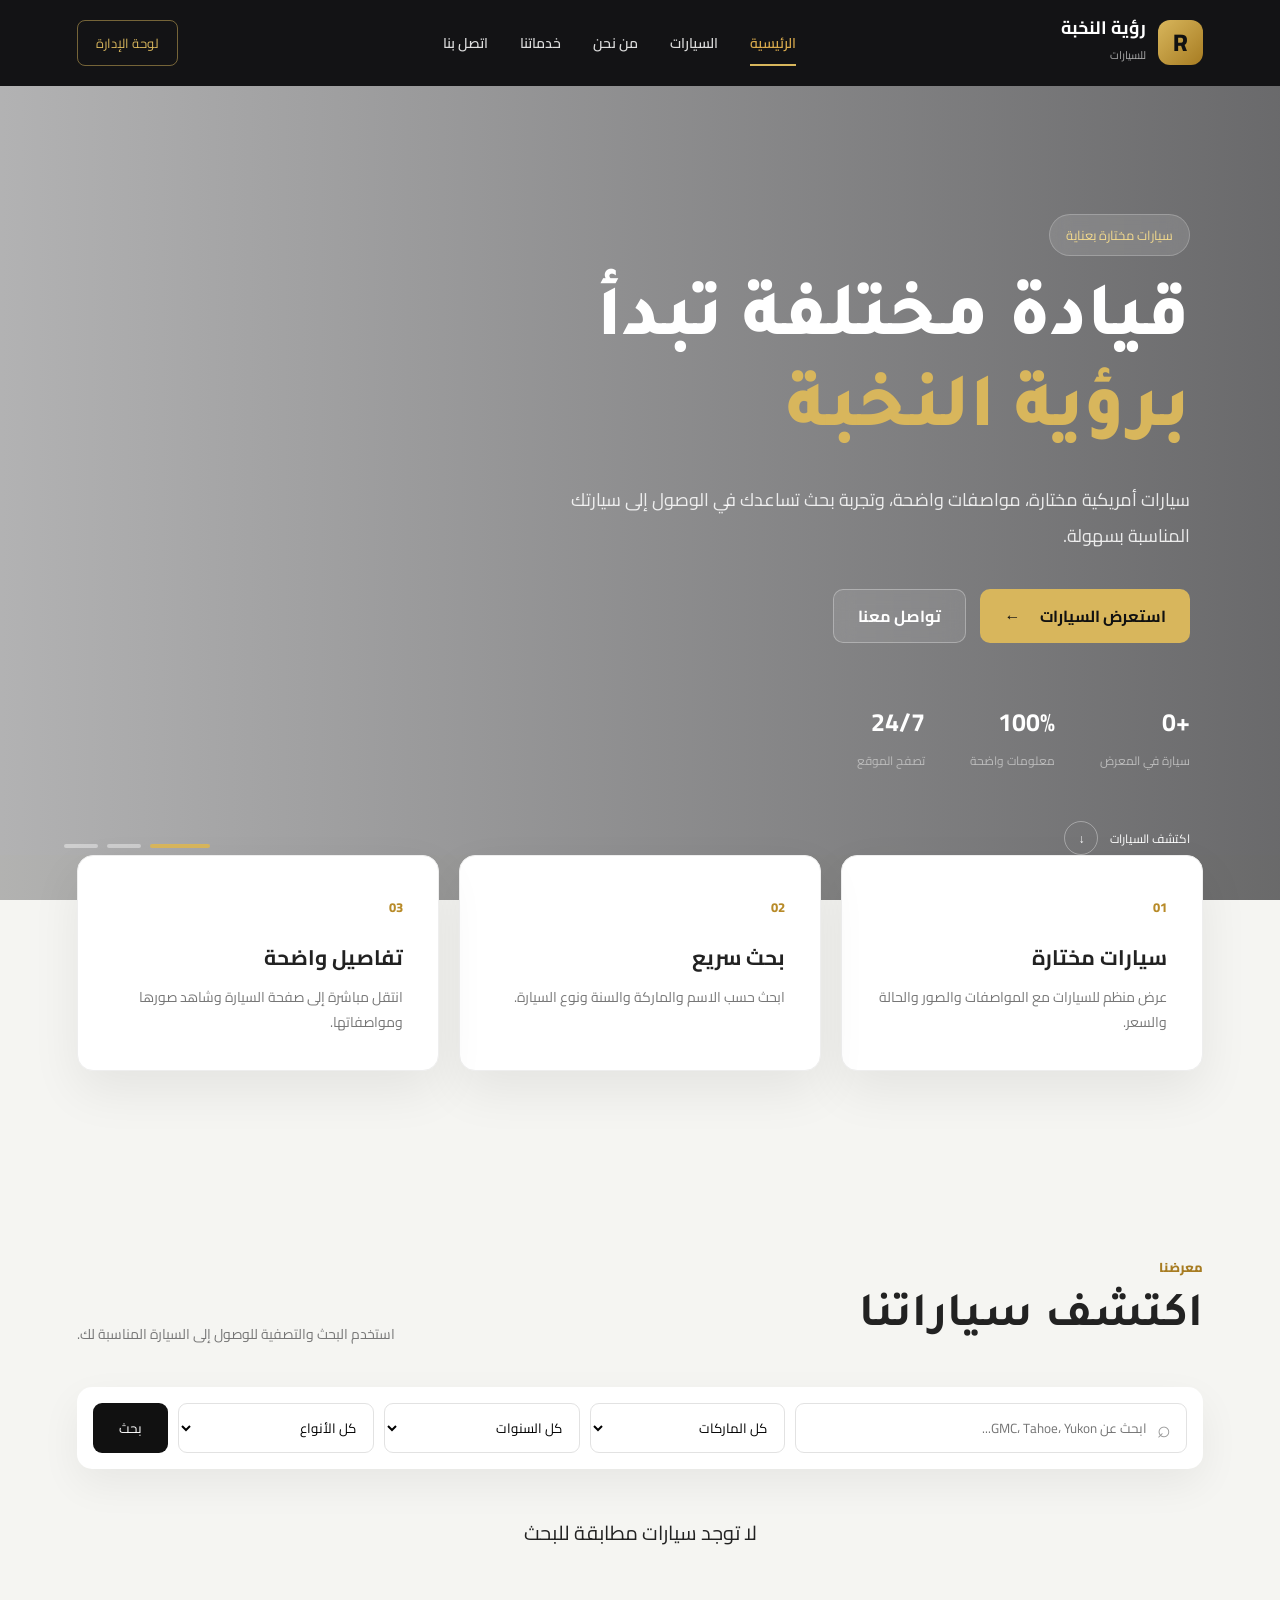
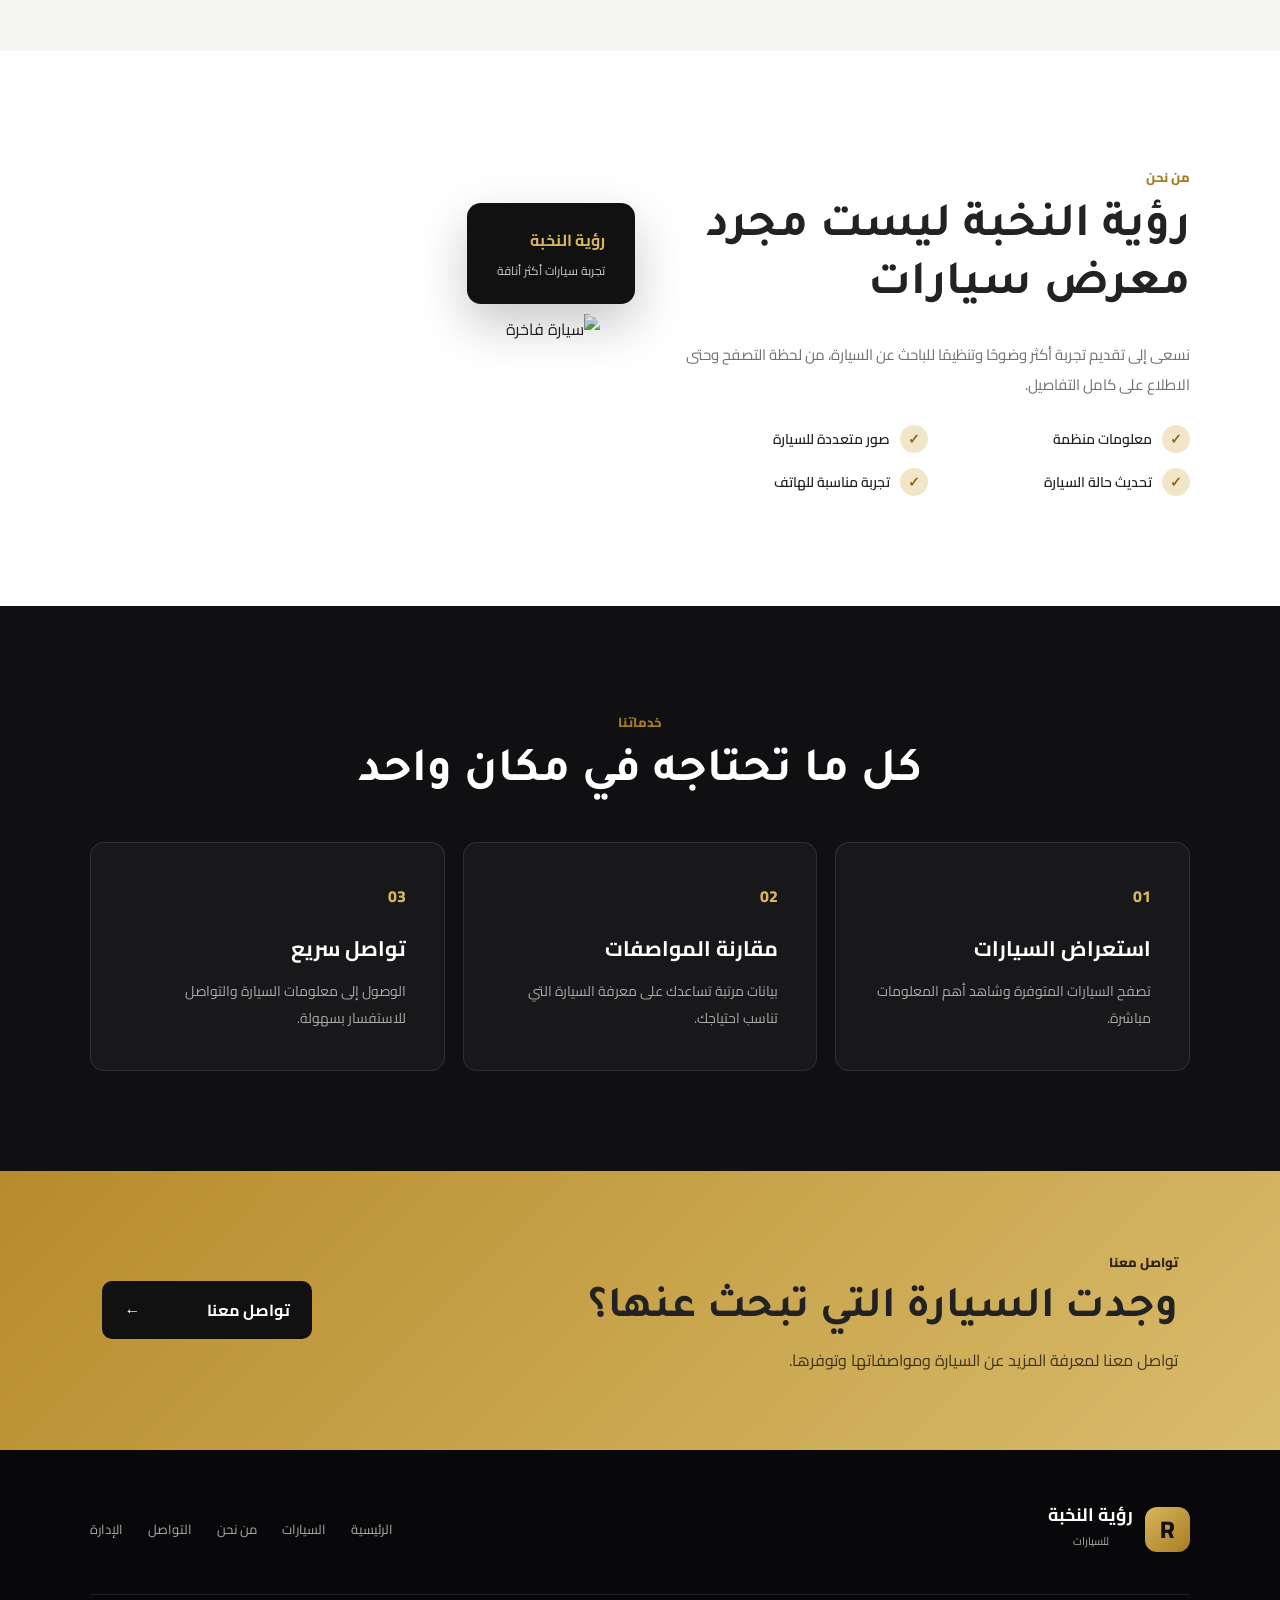
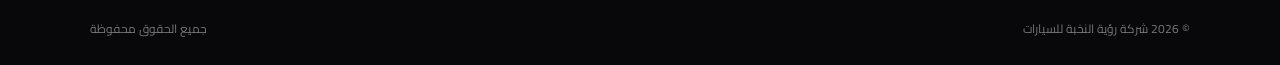
==== commit 0e7dccd1: "Add files via upload" ====
--- a/index.html
+++ b/index.html
@@ -67,7 +67,7 @@
             الرئيسية
         </a>
 
-        <a href="#cars">
+        <a href="cars.html">
             السيارات
         </a>
 
@@ -177,7 +177,7 @@
         <div class="hero-buttons">
 
             <a
-                href="#cars"
+                href="cars.html"
                 class="primary-button"
             >
                 استعرض السيارات
@@ -735,7 +735,7 @@
                 الرئيسية
             </a>
 
-            <a href="#cars">
+            <a href="cars.html">
                 السيارات
             </a>
 
--- a/style.css
+++ b/style.css
@@ -2395,4 +2395,574 @@
         gap: 15px;
     }
 
+}
+/* =========================================
+   صفحة معرض السيارات
+========================================= */
+
+.cars-page-hero {
+    padding: 150px 20px 80px;
+    text-align: center;
+    background:
+        linear-gradient(
+            rgba(8, 12, 18, 0.78),
+            rgba(8, 12, 18, 0.88)
+        ),
+        url("https://images.unsplash.com/photo-1504215680853-026ed2a45def?auto=format&fit=crop&w=1800&q=85")
+        center / cover no-repeat;
+
+    color: white;
+}
+
+.cars-page-hero h1 {
+    font-size: clamp(36px, 6vw, 64px);
+    margin: 20px 0 15px;
+    font-weight: 800;
+}
+
+.cars-page-hero p {
+    max-width: 650px;
+    margin: auto;
+    font-size: 18px;
+    line-height: 1.9;
+    color: rgba(255,255,255,0.80);
+}
+
+
+.cars-page-section {
+    padding: 90px 20px;
+    background: #f5f6f8;
+}
+
+
+.cars-page-title {
+    display: flex;
+    justify-content: space-between;
+    align-items: end;
+    gap: 20px;
+    margin-bottom: 35px;
+}
+
+.cars-page-title h2 {
+    margin: 12px 0 0;
+    font-size: 36px;
+}
+
+
+.cars-total {
+    background: #111820;
+    color: white;
+    padding: 12px 20px;
+    border-radius: 30px;
+    font-weight: 700;
+}
+
+.cars-total span {
+    color: #d8a94c;
+    font-size: 20px;
+}
+
+
+.cars-page-section .cars-search-box {
+    margin-bottom: 45px;
+}
+
+
+.cars-page-section .cars-grid {
+    display: grid;
+    grid-template-columns: repeat(3, 1fr);
+    gap: 28px;
+}
+
+
+.cars-page-contact {
+    padding: 75px 20px;
+    background: #111820;
+    color: white;
+}
+
+.cars-page-contact-content {
+    display: flex;
+    align-items: center;
+    justify-content: space-between;
+    gap: 40px;
+}
+
+.cars-page-contact h2 {
+    font-size: 34px;
+    margin: 15px 0;
+}
+
+.cars-page-contact p {
+    color: rgba(255,255,255,0.72);
+    max-width: 650px;
+    line-height: 1.9;
+}
+
+
+.main-nav a.active {
+    color: #d8a94c;
+}
+
+
+@media (max-width: 1000px) {
+
+    .cars-page-section .cars-grid {
+        grid-template-columns: repeat(2, 1fr);
+    }
+
+}
+
+
+@media (max-width: 700px) {
+
+    .cars-page-hero {
+        padding-top: 120px;
+        padding-bottom: 60px;
+    }
+
+    .cars-page-title {
+        flex-direction: column;
+        align-items: flex-start;
+    }
+
+    .cars-page-section .cars-grid {
+        grid-template-columns: 1fr;
+    }
+
+    .cars-page-contact-content {
+        flex-direction: column;
+        align-items: flex-start;
+    }
+
+}
+/* =========================================
+   صفحة تفاصيل السيارة
+========================================= */
+
+.car-details-page {
+    padding: 130px 20px 90px;
+    background: #f5f6f8;
+    min-height: 100vh;
+}
+
+.back-to-cars {
+    display: inline-block;
+    margin-bottom: 30px;
+    text-decoration: none;
+    color: #555;
+    font-weight: 700;
+    transition: 0.3s;
+}
+
+.back-to-cars:hover {
+    color: #d8a94c;
+}
+
+.car-details-layout {
+    display: grid;
+    grid-template-columns: 1.15fr 1fr;
+    gap: 50px;
+    align-items: start;
+}
+
+
+/* معرض الصور */
+
+.car-gallery {
+    min-width: 0;
+}
+
+.main-car-image {
+    position: relative;
+    background: #fff;
+    border-radius: 24px;
+    overflow: hidden;
+    box-shadow: 0 15px 45px rgba(0,0,0,0.10);
+}
+
+.main-car-image img {
+    display: block;
+    width: 100%;
+    height: 500px;
+    object-fit: cover;
+}
+
+.details-status {
+    position: absolute;
+    top: 20px;
+    right: 20px;
+    padding: 9px 18px;
+    border-radius: 30px;
+    font-weight: 800;
+    background: #ffffff;
+    color: #111820;
+    box-shadow: 0 5px 20px rgba(0,0,0,0.15);
+}
+
+.car-thumbnails {
+    display: grid;
+    grid-template-columns: repeat(4, 1fr);
+    gap: 12px;
+    margin-top: 15px;
+}
+
+.car-thumbnail {
+    border: 3px solid transparent;
+    border-radius: 14px;
+    overflow: hidden;
+    cursor: pointer;
+    background: white;
+    transition: 0.25s;
+}
+
+.car-thumbnail img {
+    display: block;
+    width: 100%;
+    height: 95px;
+    object-fit: cover;
+}
+
+.car-thumbnail:hover,
+.car-thumbnail.active {
+    border-color: #d8a94c;
+}
+
+
+/* المعلومات */
+
+.car-details-info {
+    background: white;
+    border-radius: 24px;
+    padding: 40px;
+    box-shadow: 0 15px 45px rgba(0,0,0,0.08);
+}
+
+.car-details-info h1 {
+    margin: 18px 0 10px;
+    font-size: clamp(30px, 4vw, 46px);
+    line-height: 1.3;
+}
+
+.car-details-description {
+    color: #6a6f75;
+    line-height: 1.9;
+    margin-bottom: 25px;
+}
+
+.details-price-box {
+    background: #111820;
+    color: white;
+    padding: 20px 24px;
+    border-radius: 18px;
+    display: flex;
+    justify-content: space-between;
+    align-items: center;
+    margin: 25px 0;
+}
+
+.details-price-box span {
+    color: rgba(255,255,255,0.68);
+}
+
+.details-price-box strong {
+    color: #d8a94c;
+    font-size: 28px;
+}
+
+.specifications-grid {
+    display: grid;
+    grid-template-columns: repeat(2, 1fr);
+    gap: 14px;
+}
+
+.spec-box {
+    background: #f4f5f6;
+    border-radius: 15px;
+    padding: 18px;
+}
+
+.spec-box span {
+    display: block;
+    color: #7a7f85;
+    font-size: 14px;
+    margin-bottom: 6px;
+}
+
+.spec-box strong {
+    font-size: 17px;
+    color: #111820;
+}
+
+.details-actions {
+    display: flex;
+    gap: 12px;
+    margin-top: 30px;
+    flex-wrap: wrap;
+}
+
+
+@media (max-width: 950px) {
+
+    .car-details-layout {
+        grid-template-columns: 1fr;
+    }
+
+    .main-car-image img {
+        height: 420px;
+    }
+
+}
+
+
+@media (max-width: 600px) {
+
+    .car-details-page {
+        padding-top: 110px;
+    }
+
+    .car-details-info {
+        padding: 25px;
+    }
+
+    .main-car-image img {
+        height: 300px;
+    }
+
+    .car-thumbnails {
+        grid-template-columns: repeat(3, 1fr);
+    }
+
+    .car-thumbnail img {
+        height: 75px;
+    }
+
+    .specifications-grid {
+        grid-template-columns: 1fr;
+    }
+
+    .details-actions {
+        flex-direction: column;
+    }
+
+    .details-actions a {
+        width: 100%;
+        text-align: center;
+    }
+
+}
+/* =========================================
+   لوحة الإدارة الجديدة
+========================================= */
+
+.admin-page-new {
+    min-height: 100vh;
+    padding: 130px 20px 90px;
+    background: #f4f5f7;
+}
+
+.admin-heading {
+    display: flex;
+    justify-content: space-between;
+    align-items: center;
+    gap: 30px;
+    margin-bottom: 40px;
+}
+
+.admin-heading h1 {
+    margin: 12px 0 8px;
+    font-size: clamp(30px, 5vw, 46px);
+    color: #111820;
+}
+
+.admin-heading p {
+    color: #747980;
+    margin: 0;
+}
+
+
+/* الإحصائيات */
+
+.admin-stats {
+    display: grid;
+    grid-template-columns: repeat(4, 1fr);
+    gap: 18px;
+    margin-bottom: 35px;
+}
+
+.admin-stat-card {
+    background: white;
+    border-radius: 20px;
+    padding: 25px;
+    box-shadow: 0 10px 35px rgba(0,0,0,0.06);
+}
+
+.admin-stat-card span {
+    display: block;
+    color: #777;
+    margin-bottom: 10px;
+}
+
+.admin-stat-card strong {
+    font-size: 32px;
+    color: #111820;
+}
+
+
+/* البحث */
+
+.admin-search-section {
+    background: white;
+    padding: 25px;
+    border-radius: 20px;
+    margin-bottom: 30px;
+    box-shadow: 0 10px 35px rgba(0,0,0,0.05);
+}
+
+.admin-search-title h2 {
+    margin: 0 0 5px;
+}
+
+.admin-search-title p {
+    margin: 0 0 20px;
+    color: #777;
+}
+
+.admin-search-box input {
+    width: 100%;
+    box-sizing: border-box;
+    padding: 16px 18px;
+    border: 1px solid #ddd;
+    border-radius: 12px;
+    font-family: inherit;
+    font-size: 16px;
+    outline: none;
+}
+
+.admin-search-box input:focus {
+    border-color: #d8a94c;
+}
+
+
+/* شبكة السيارات */
+
+.admin-cars-grid {
+    display: grid;
+    grid-template-columns: repeat(3, 1fr);
+    gap: 25px;
+}
+
+.admin-car-card {
+    background: white;
+    border-radius: 20px;
+    overflow: hidden;
+    box-shadow: 0 10px 35px rgba(0,0,0,0.07);
+    transition: 0.3s;
+}
+
+.admin-car-card:hover {
+    transform: translateY(-5px);
+    box-shadow: 0 18px 45px rgba(0,0,0,0.11);
+}
+
+.admin-car-card > img {
+    width: 100%;
+    height: 230px;
+    object-fit: cover;
+    display: block;
+}
+
+.admin-car-info {
+    padding: 22px;
+}
+
+.admin-car-info h3 {
+    margin: 0 0 8px;
+    color: #111820;
+}
+
+.admin-car-info p {
+    color: #70757b;
+}
+
+.admin-car-info strong {
+    color: #b8872d;
+    font-size: 21px;
+}
+
+
+/* أزرار الإدارة */
+
+.admin-buttons {
+    display: grid;
+    grid-template-columns: 1fr 1fr;
+    gap: 8px;
+    margin-top: 18px;
+}
+
+.admin-buttons button {
+    border: 0;
+    padding: 11px 8px;
+    border-radius: 9px;
+    cursor: pointer;
+    font-family: inherit;
+    font-weight: 700;
+    transition: 0.25s;
+}
+
+.admin-buttons button:hover {
+    transform: translateY(-2px);
+}
+
+.admin-buttons button:nth-child(1) {
+    background: #111820;
+    color: white;
+}
+
+.admin-buttons button:nth-child(2) {
+    background: #f2e1e1;
+    color: #a52727;
+}
+
+.admin-buttons button:nth-child(3) {
+    grid-column: 1 / -1;
+    background: #eee5d3;
+    color: #78591c;
+}
+
+
+/* الهاتف */
+
+@media (max-width: 1000px) {
+
+    .admin-stats {
+        grid-template-columns: repeat(2, 1fr);
+    }
+
+    .admin-cars-grid {
+        grid-template-columns: repeat(2, 1fr);
+    }
+
+}
+
+
+@media (max-width: 650px) {
+
+    .admin-page-new {
+        padding-top: 110px;
+    }
+
+    .admin-heading {
+        flex-direction: column;
+        align-items: flex-start;
+    }
+
+    .admin-stats {
+        grid-template-columns: repeat(2, 1fr);
+    }
+
+    .admin-cars-grid {
+        grid-template-columns: 1fr;
+    }
+
 }
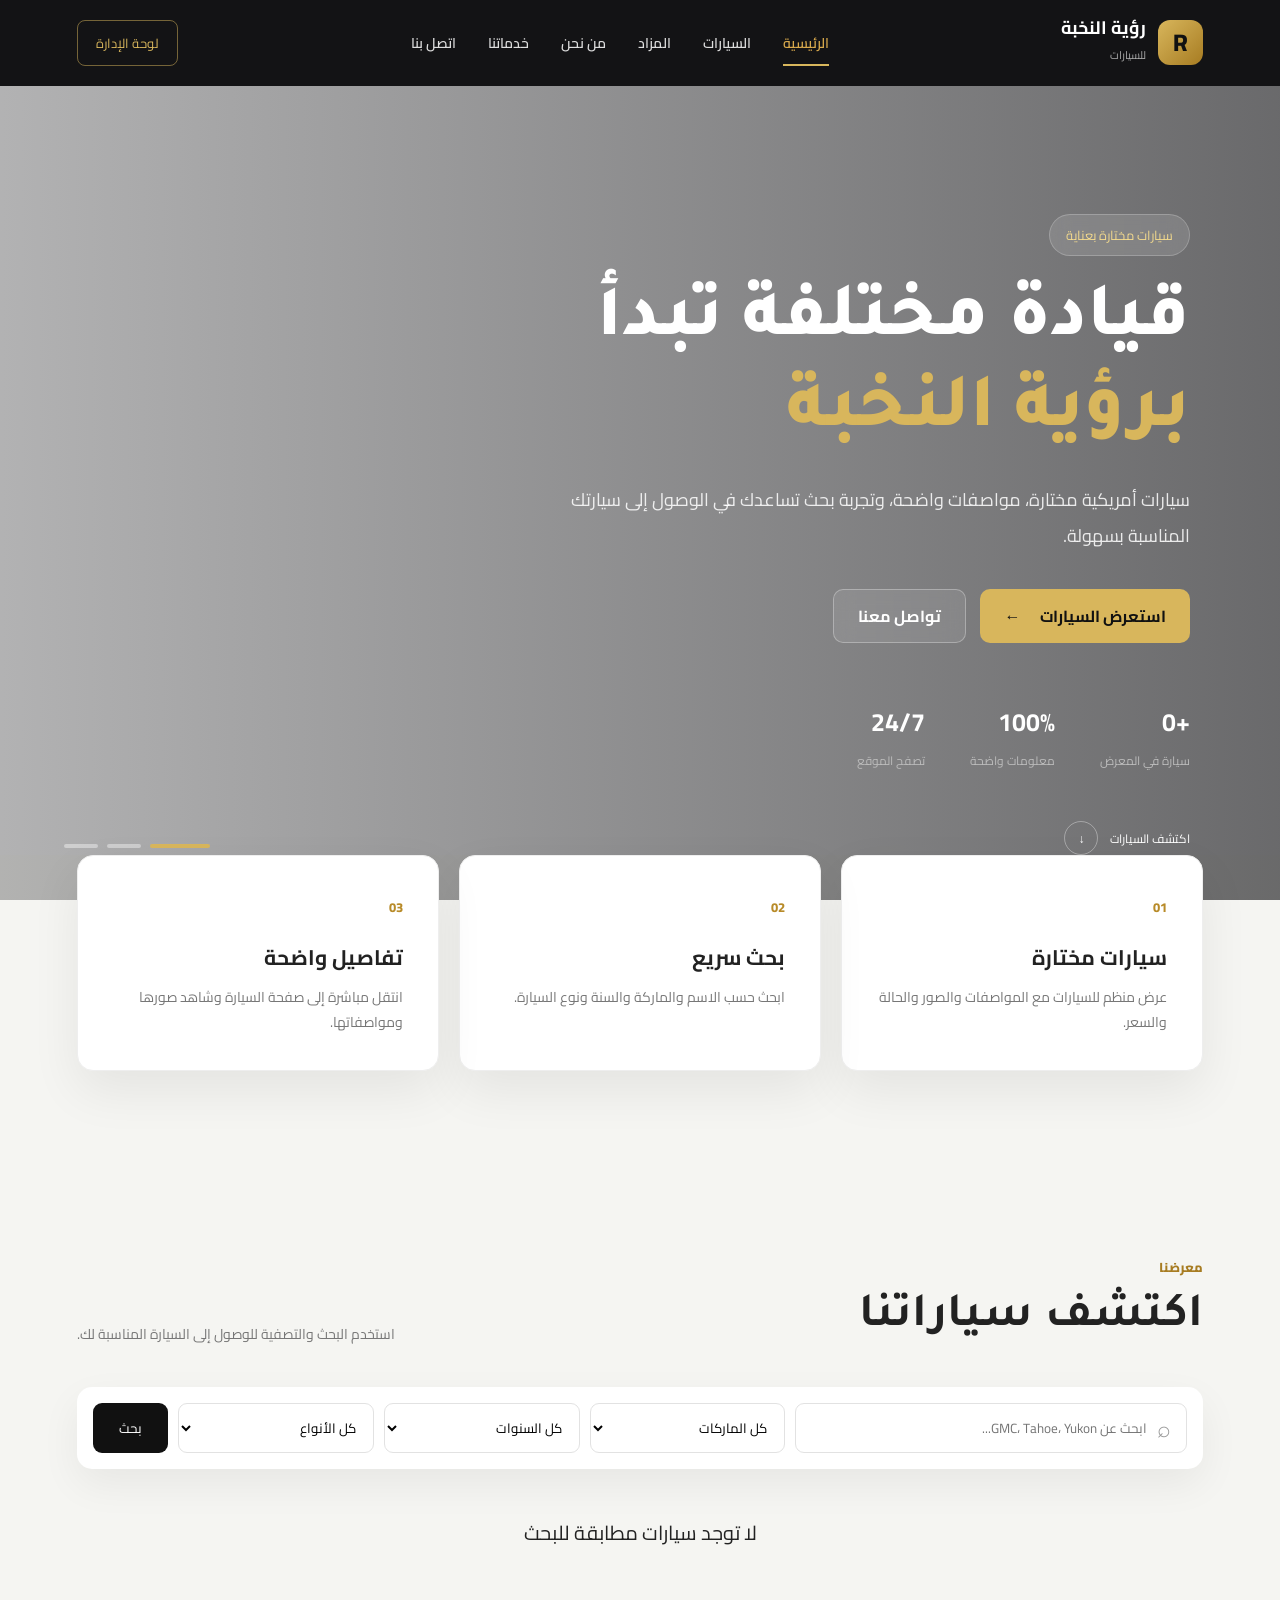
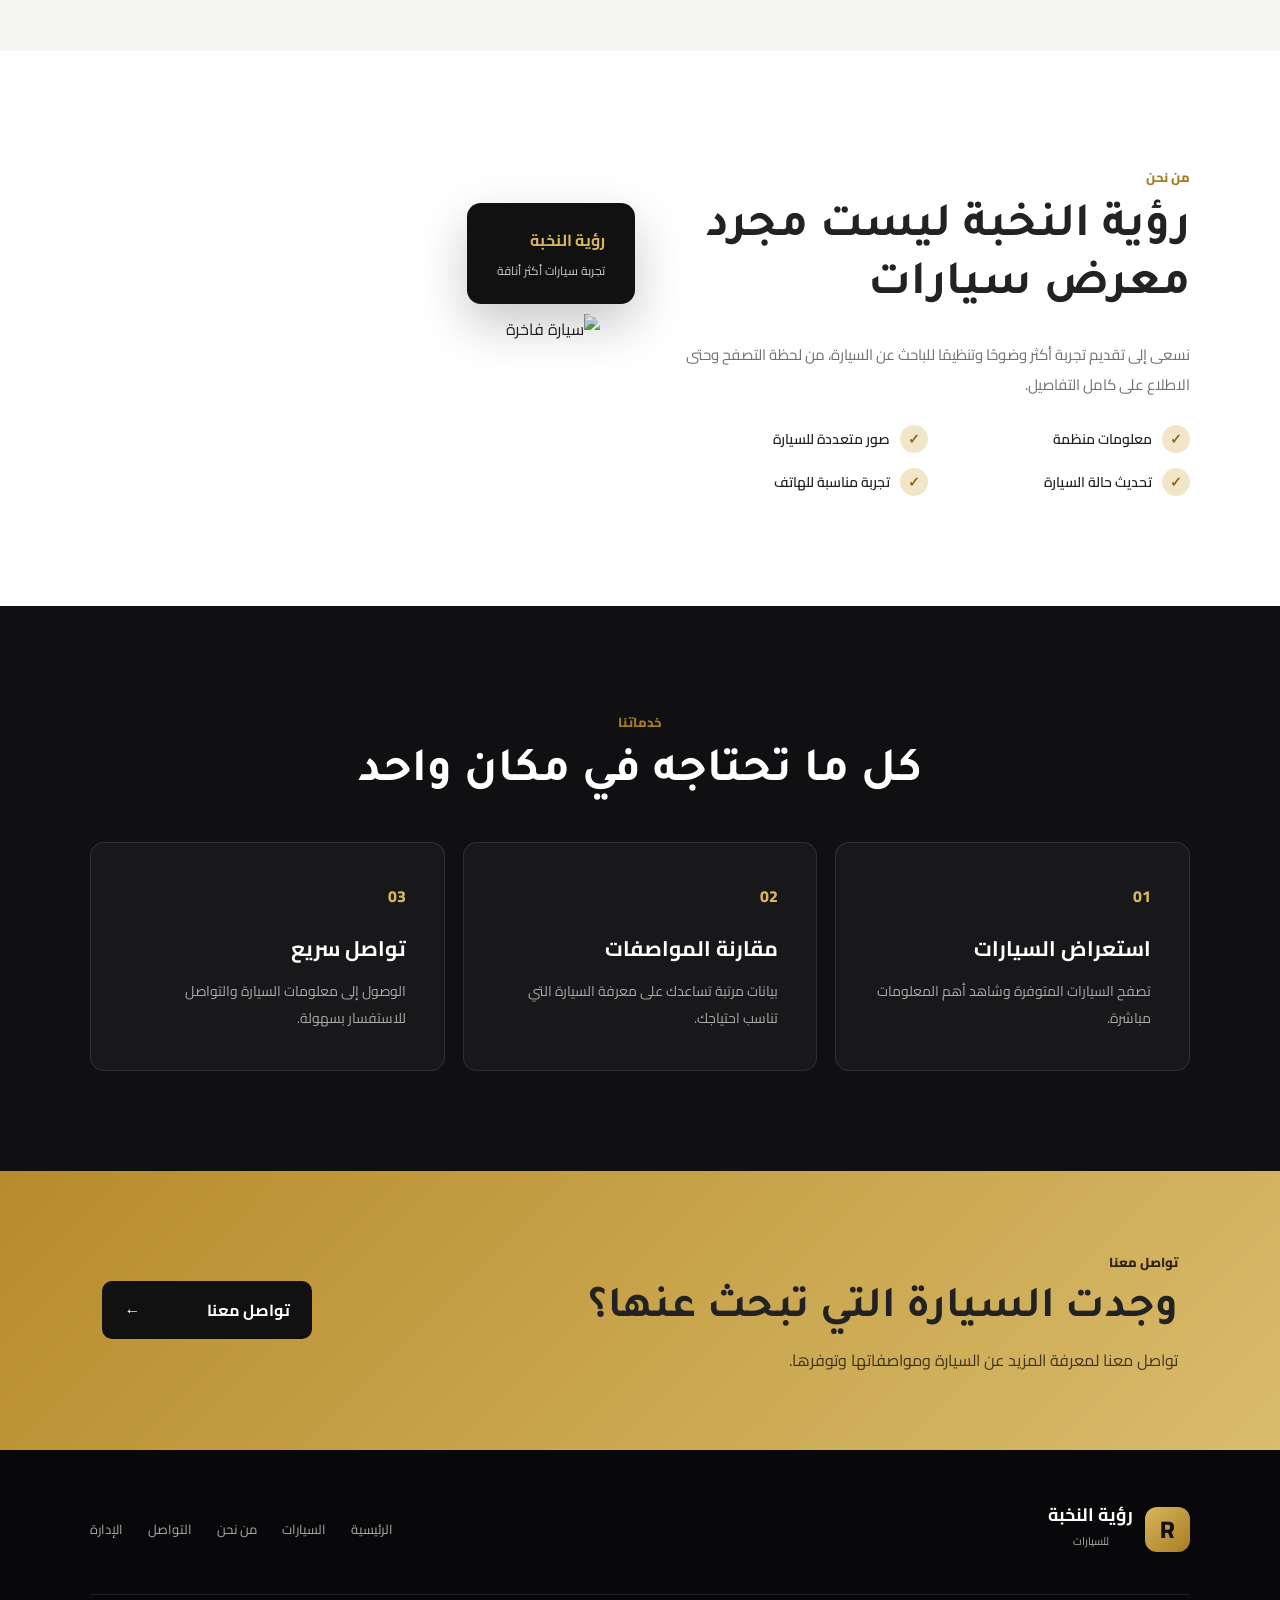
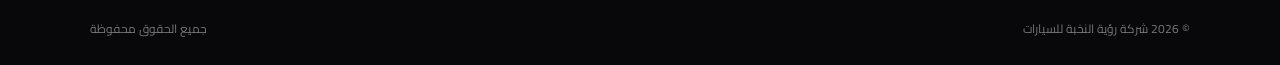
==== commit a71aeead: "Update index.html" ====
--- a/index.html
+++ b/index.html
@@ -70,6 +70,9 @@
         <a href="cars.html">
             السيارات
         </a>
+        <a href="auction.html">
+    المزاد
+</a>
 
         <a href="#about">
             من نحن
@@ -775,4 +778,4 @@
 
 </body>
 
-</html>+</html>
--- a/style.css
+++ b/style.css
@@ -2965,4 +2965,483 @@
         grid-template-columns: 1fr;
     }
 
-}+}
+/* =========================================
+   صفحة إضافة سيارة
+========================================= */
+
+.add-car-page {
+    min-height: 100vh;
+    padding: 130px 20px 90px;
+    background: #f4f5f7;
+}
+
+.add-car-heading {
+    margin-bottom: 35px;
+}
+
+.add-car-heading h1 {
+    margin: 12px 0 8px;
+    font-size: clamp(30px, 5vw, 46px);
+    color: #111820;
+}
+
+.add-car-heading p {
+    color: #73777d;
+}
+
+.modern-car-form {
+    background: white;
+    padding: 35px;
+    border-radius: 24px;
+    box-shadow: 0 15px 45px rgba(0,0,0,0.07);
+}
+
+.form-grid {
+    display: grid;
+    grid-template-columns: repeat(2, 1fr);
+    gap: 20px;
+}
+
+.form-group {
+    display: flex;
+    flex-direction: column;
+    gap: 8px;
+}
+
+.form-group label {
+    font-weight: 700;
+    color: #252a30;
+}
+
+.form-group input,
+.form-group select,
+.form-group textarea {
+    width: 100%;
+    box-sizing: border-box;
+    padding: 14px 16px;
+    border: 1px solid #dfe1e4;
+    border-radius: 11px;
+    background: #fff;
+    font-family: inherit;
+    font-size: 15px;
+    outline: none;
+}
+
+.form-group input:focus,
+.form-group select:focus,
+.form-group textarea:focus {
+    border-color: #d8a94c;
+}
+
+.form-group textarea {
+    resize: vertical;
+}
+
+.form-full {
+    grid-column: 1 / -1;
+}
+
+.form-actions {
+    display: flex;
+    gap: 12px;
+    margin-top: 30px;
+}
+
+.form-message {
+    margin-top: 20px;
+    font-weight: 700;
+}
+
+@media (max-width: 700px) {
+
+    .form-grid {
+        grid-template-columns: 1fr;
+    }
+
+    .form-full {
+        grid-column: auto;
+    }
+
+    .modern-car-form {
+        padding: 22px;
+    }
+
+    .form-actions {
+        flex-direction: column;
+    }
+}
+/* =========================================
+   معاينة صور السيارة
+========================================= */
+
+.image-preview {
+    display: grid;
+    grid-template-columns:
+        repeat(auto-fill, minmax(150px, 1fr));
+    gap: 15px;
+    margin-top: 18px;
+}
+
+.preview-image-box {
+    position: relative;
+    overflow: hidden;
+    border-radius: 14px;
+    background: #eee;
+    aspect-ratio: 4 / 3;
+}
+
+.preview-image-box img {
+    width: 100%;
+    height: 100%;
+    object-fit: cover;
+    display: block;
+}
+
+.main-image-label,
+.image-number {
+    position: absolute;
+    bottom: 8px;
+    right: 8px;
+
+    background: rgba(0, 0, 0, 0.78);
+    color: white;
+
+    padding: 6px 9px;
+    border-radius: 7px;
+
+    font-size: 12px;
+    font-weight: 700;
+}
+
+#newCarImages {
+    padding: 16px;
+    border: 2px dashed #d7d7d7;
+    border-radius: 12px;
+    cursor: pointer;
+}
+.select-main-image-button {
+    position: absolute;
+
+    bottom: 8px;
+    right: 8px;
+    left: 8px;
+
+    border: none;
+    border-radius: 8px;
+
+    padding: 8px;
+
+    background: rgba(0, 0, 0, 0.75);
+    color: white;
+
+    font-family: inherit;
+    font-size: 12px;
+    font-weight: 700;
+
+    cursor: pointer;
+}
+
+
+.preview-image-box {
+    cursor: pointer;
+}
+
+
+.preview-image-box.selected-main-image {
+    outline: 4px solid #d8a94c;
+    outline-offset: 2px;
+}
+
+
+.preview-image-box.selected-main-image
+.select-main-image-button {
+    background: #d8a94c;
+    color: #111;
+}
+/* =========================================
+   معرض صور السيارة - الأسهم العائمة
+========================================= */
+
+.car-main-image-wrapper {
+    position: relative;
+    width: 100%;
+    overflow: hidden;
+    border-radius: 18px;
+}
+
+.car-main-image-wrapper #carImage {
+    width: 100%;
+    display: block;
+}
+
+
+/* الأزرار العائمة */
+
+.floating-gallery-button {
+    position: absolute;
+
+    top: 50%;
+    transform: translateY(-50%);
+
+    width: 52px;
+    height: 52px;
+
+    border: 1px solid rgba(255, 255, 255, 0.35);
+    border-radius: 50%;
+
+    background: rgba(0, 0, 0, 0.45);
+    color: #fff;
+
+    font-size: 26px;
+    font-weight: bold;
+
+    display: flex;
+    align-items: center;
+    justify-content: center;
+
+    cursor: pointer;
+
+    z-index: 20;
+
+    backdrop-filter: blur(5px);
+    -webkit-backdrop-filter: blur(5px);
+
+    transition: 0.25s;
+}
+
+
+/* اليسار */
+
+.floating-left {
+    left: 18px;
+}
+
+
+/* اليمين */
+
+.floating-right {
+    right: 18px;
+}
+
+
+/* عند مرور الماوس */
+
+.floating-gallery-button:hover {
+    background: #d4af37;
+    color: #111;
+
+    transform:
+        translateY(-50%)
+        scale(1.08);
+}
+
+
+/* الهاتف */
+
+@media (max-width: 600px) {
+
+    .floating-gallery-button {
+        width: 42px;
+        height: 42px;
+
+        font-size: 21px;
+    }
+
+    .floating-left {
+        left: 10px;
+    }
+
+    .floating-right {
+        right: 10px;
+    }
+
+}
+/* =========================================
+   أزرار التنقل العائمة فوق صورة السيارة
+========================================= */
+
+.car-main-image-wrapper {
+    position: relative;
+    width: 100%;
+    overflow: hidden;
+    border-radius: 18px;
+}
+
+.car-main-image-wrapper #carImage {
+    width: 100%;
+    display: block;
+}
+
+
+/* الزران */
+
+.floating-gallery-button {
+    position: absolute;
+
+    top: 50%;
+    transform: translateY(-50%);
+
+    width: 52px;
+    height: 52px;
+
+    border: 1px solid rgba(255, 255, 255, 0.35);
+    border-radius: 50%;
+
+    background: rgba(0, 0, 0, 0.45);
+    color: white;
+
+    font-size: 26px;
+    font-weight: bold;
+
+    display: flex;
+    align-items: center;
+    justify-content: center;
+
+    cursor: pointer;
+
+    z-index: 20;
+
+    backdrop-filter: blur(5px);
+    -webkit-backdrop-filter: blur(5px);
+
+    transition: 0.25s;
+}
+
+
+/* السهم الأيسر */
+
+.floating-left {
+    left: 18px;
+}
+
+
+/* السهم الأيمن */
+
+.floating-right {
+    right: 18px;
+}
+
+
+.floating-gallery-button:hover {
+    background: #d4af37;
+    color: #111;
+
+    transform:
+        translateY(-50%)
+        scale(1.08);
+}
+
+
+/* الهاتف */
+
+@media (max-width: 600px) {
+
+    .floating-gallery-button {
+        width: 42px;
+        height: 42px;
+        font-size: 21px;
+    }
+
+    .floating-left {
+        left: 10px;
+    }
+
+    .floating-right {
+        right: 10px;
+    }
+
+}
+.auction-rules-page {
+    min-height: 100vh;
+    padding: 130px 6% 90px;
+    background: #f4f5f7;
+}
+
+.auction-rules-heading {
+    display: flex;
+    justify-content: space-between;
+    align-items: center;
+    gap: 25px;
+    margin-bottom: 35px;
+}
+
+.auction-rules-heading h1 {
+    font-size: 42px;
+    margin: 10px 0;
+}
+
+.auction-rule-form-section {
+    background: white;
+    padding: 30px;
+    border-radius: 20px;
+    margin-bottom: 40px;
+    box-shadow: 0 10px 35px rgba(0,0,0,0.06);
+}
+
+.auction-rules-container {
+    display: grid;
+    gap: 18px;
+}
+
+.auction-rule-card {
+    background: white;
+    border-radius: 18px;
+    padding: 25px;
+    display: flex;
+    justify-content: space-between;
+    gap: 25px;
+    box-shadow: 0 10px 30px rgba(0,0,0,0.05);
+}
+
+.auction-rule-main h3 {
+    margin: 0 0 10px;
+}
+
+.auction-rule-main p {
+    margin: 5px 0;
+    color: #666;
+}
+
+.auction-rule-actions {
+    display: flex;
+    flex-direction: column;
+    gap: 8px;
+    min-width: 130px;
+}
+
+.auction-rule-actions button {
+    border: none;
+    border-radius: 9px;
+    padding: 11px;
+    cursor: pointer;
+    font-family: inherit;
+    font-weight: 700;
+}
+
+.auction-rule-actions button:first-child {
+    background: #111820;
+    color: white;
+}
+
+.auction-rule-actions button:last-child {
+    background: #f4dddd;
+    color: #a52020;
+}
+
+@media (max-width: 700px) {
+
+    .auction-rules-heading {
+        flex-direction: column;
+        align-items: flex-start;
+    }
+
+    .auction-rule-card {
+        flex-direction: column;
+    }
+
+    .auction-rule-actions {
+        flex-direction: row;
+    }
+
+}
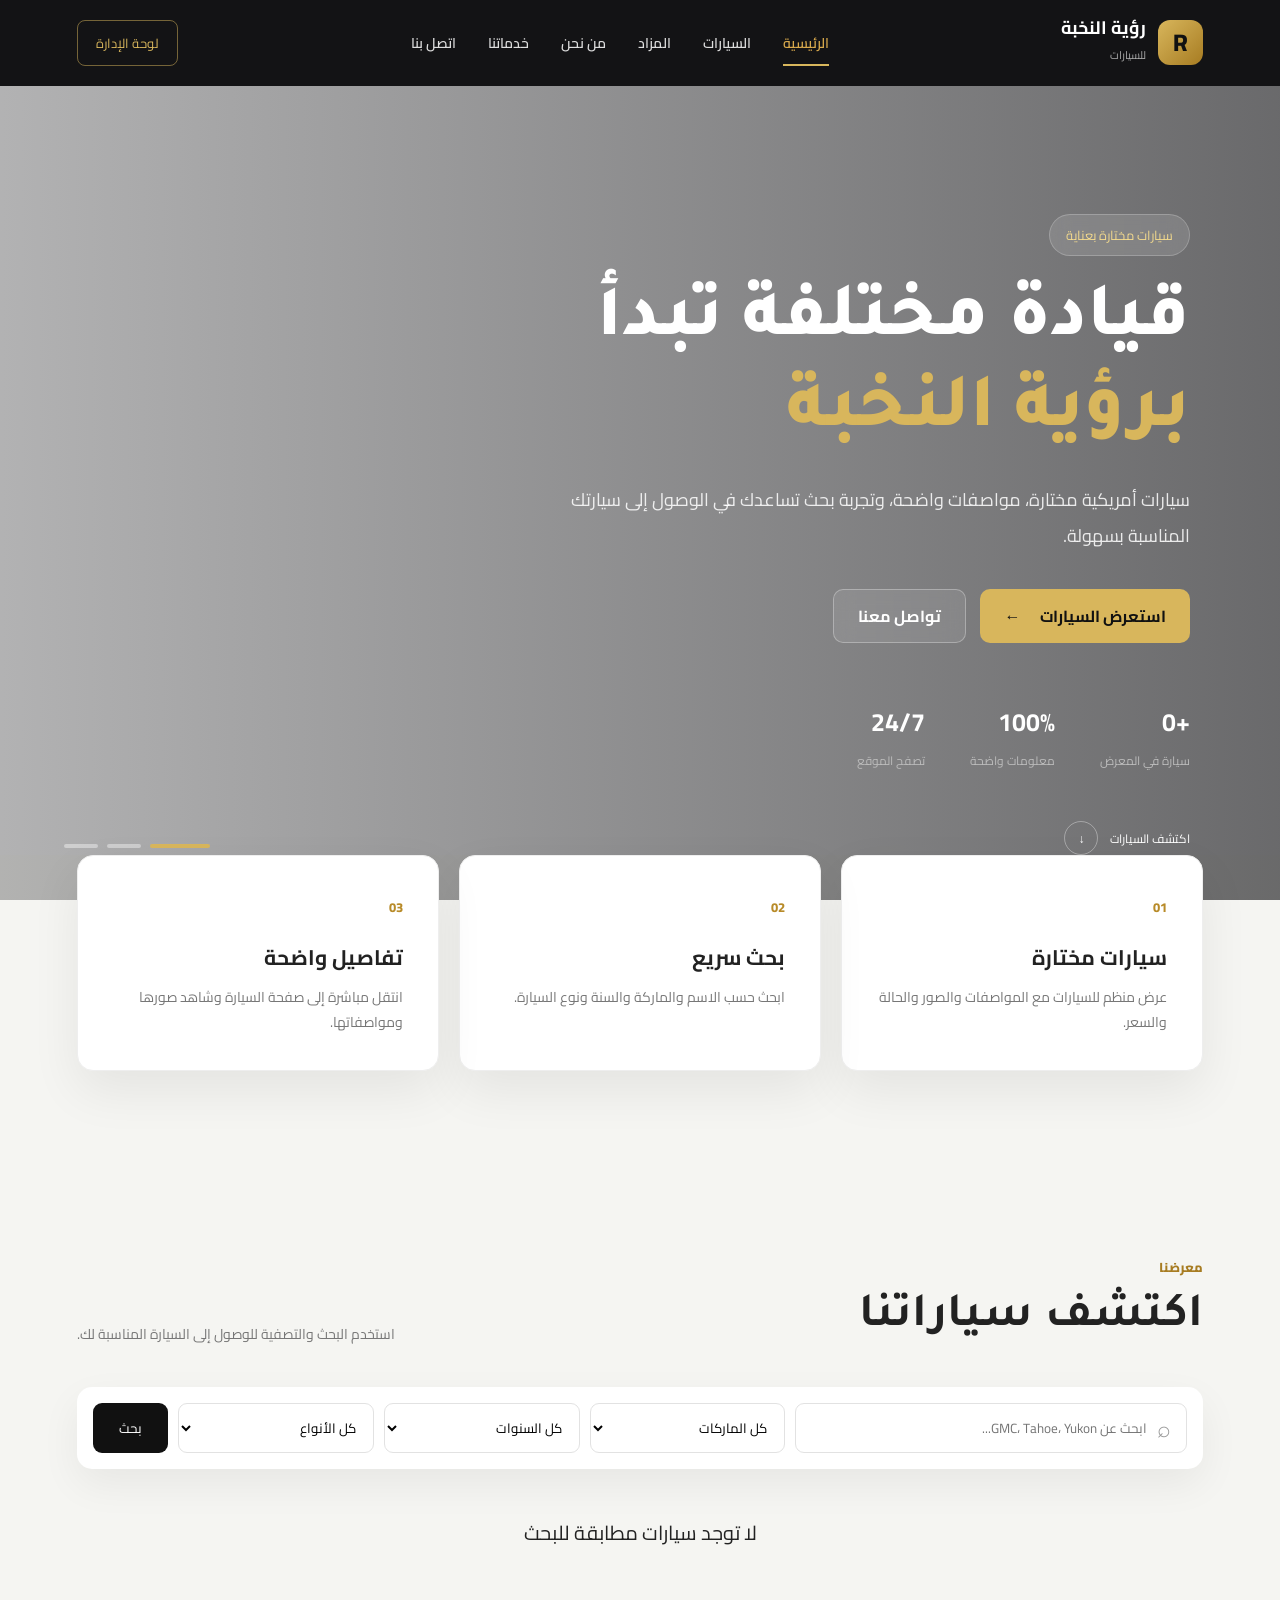
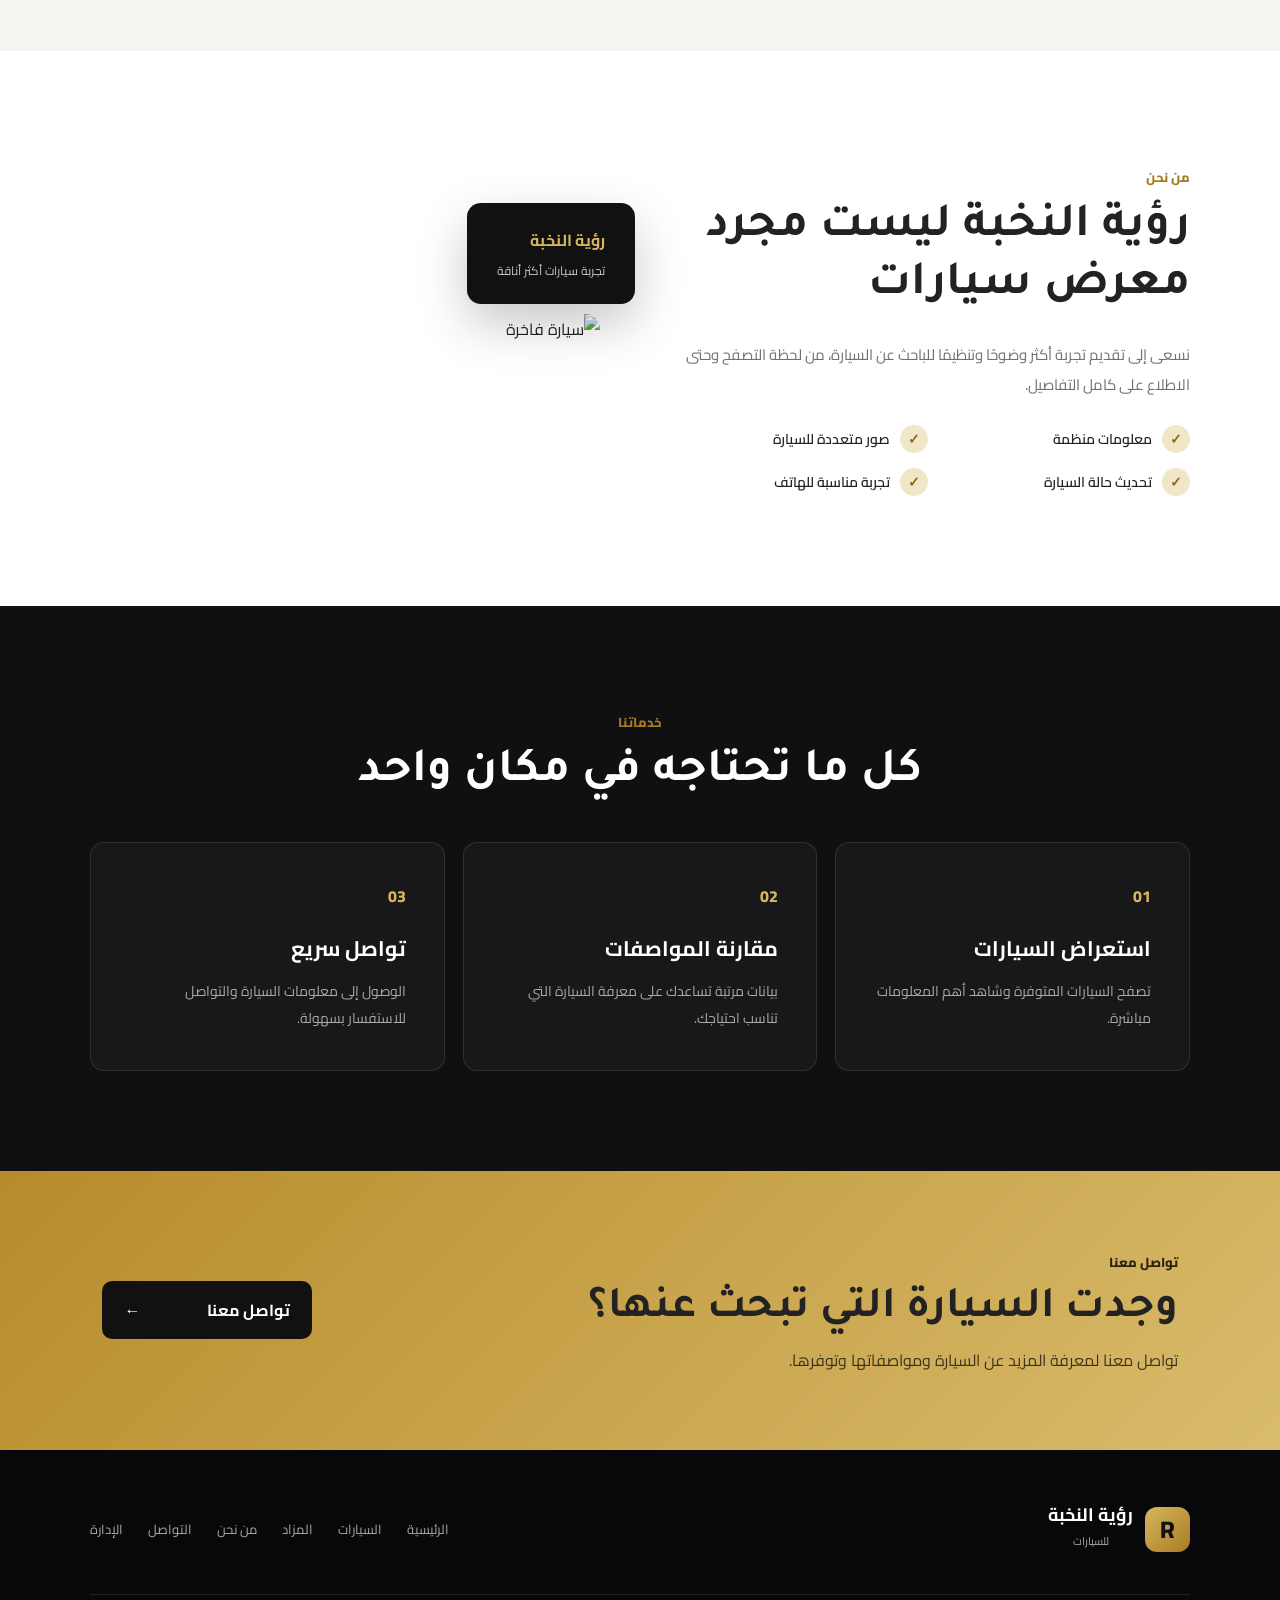
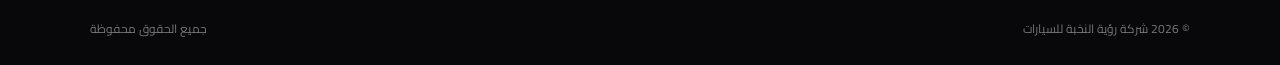
==== commit 443522d5: "Update index.html" ====
--- a/index.html
+++ b/index.html
@@ -741,6 +741,9 @@
             <a href="cars.html">
                 السيارات
             </a>
+            <a href="auction.html">
+    المزاد
+</a>
 
             <a href="#about">
                 من نحن
--- a/style.css
+++ b/style.css
@@ -3445,3 +3445,393 @@
     }
 
 }
+/* =========================================
+   صفحة سيارات المزاد
+========================================= */
+
+.auction-page-hero {
+    min-height: 420px;
+    position: relative;
+
+    display: flex;
+    align-items: center;
+
+    padding: 120px 7% 70px;
+
+    background:
+        url("https://images.unsplash.com/photo-1503736334956-4c8f8e92946d")
+        center / cover no-repeat;
+
+    color: white;
+}
+
+
+.auction-page-hero-overlay {
+    position: absolute;
+    inset: 0;
+
+    background:
+        linear-gradient(
+            90deg,
+            rgba(7, 9, 12, 0.88),
+            rgba(7, 9, 12, 0.50)
+        );
+}
+
+
+.auction-page-hero-content {
+    position: relative;
+    z-index: 2;
+
+    max-width: 700px;
+}
+
+
+.auction-page-hero-content h1 {
+    font-size:
+        clamp(42px, 6vw, 70px);
+
+    margin:
+        10px 0 15px;
+}
+
+
+.auction-page-hero-content p {
+    color:
+        rgba(255,255,255,0.80);
+
+    line-height: 1.9;
+}
+
+
+.auction-page-section {
+    padding:
+        90px 6%;
+
+    background: #f4f5f7;
+}
+
+
+.auction-page-header {
+    display: flex;
+
+    justify-content:
+        space-between;
+
+    align-items:
+        end;
+
+    gap: 25px;
+
+    margin-bottom: 30px;
+}
+
+
+.auction-page-header h2 {
+    font-size: 38px;
+
+    margin:
+        10px 0 0;
+}
+
+
+.auction-count-box {
+    background: #111820;
+
+    color: white;
+
+    border-radius: 30px;
+
+    padding:
+        11px 22px;
+}
+
+
+.auction-count-box strong {
+    color: #d8a94c;
+
+    font-size: 22px;
+
+    margin-left: 6px;
+}
+
+
+.auction-filters {
+    display: grid;
+
+    grid-template-columns:
+        2fr 1fr 1fr auto;
+
+    gap: 10px;
+
+    margin-bottom: 35px;
+
+    padding: 15px;
+
+    background: white;
+
+    border-radius: 16px;
+
+    box-shadow:
+        0 10px 35px
+        rgba(0,0,0,0.05);
+}
+
+
+.auction-filters input,
+.auction-filters select {
+    min-height: 48px;
+
+    border:
+        1px solid #ddd;
+
+    border-radius: 9px;
+
+    padding:
+        0 14px;
+
+    font-family: inherit;
+}
+
+
+.auction-filters button {
+    border: none;
+
+    border-radius: 9px;
+
+    padding:
+        0 25px;
+
+    background: #111820;
+
+    color: white;
+
+    font-family: inherit;
+
+    cursor: pointer;
+}
+
+
+.auction-cars-grid {
+    display: grid;
+
+    grid-template-columns:
+        repeat(3, 1fr);
+
+    gap: 25px;
+}
+
+
+.auction-car-card {
+    overflow: hidden;
+
+    background: white;
+
+    border-radius: 18px;
+
+    box-shadow:
+        0 12px 35px
+        rgba(0,0,0,0.07);
+
+    transition: 0.3s;
+}
+
+
+.auction-car-card:hover {
+    transform:
+        translateY(-6px);
+}
+
+
+.auction-car-image {
+    height: 240px;
+
+    position: relative;
+
+    background: #ddd;
+}
+
+
+.auction-car-image img {
+    width: 100%;
+    height: 100%;
+
+    object-fit: cover;
+}
+
+
+.auction-no-image {
+    width: 100%;
+    height: 100%;
+
+    display: flex;
+
+    justify-content: center;
+    align-items: center;
+
+    color: #777;
+}
+
+
+.auction-badge {
+    position: absolute;
+
+    top: 14px;
+    right: 14px;
+
+    padding:
+        7px 12px;
+
+    border-radius: 20px;
+
+    background:
+        rgba(0,0,0,0.75);
+
+    color: white;
+
+    font-size: 12px;
+
+    font-weight: 700;
+}
+
+
+.auction-car-content {
+    padding: 22px;
+}
+
+
+.auction-car-content h3 {
+    font-size: 21px;
+
+    margin:
+        0 0 8px;
+}
+
+
+.auction-car-meta {
+    color: #74777c;
+
+    margin-bottom: 20px;
+}
+
+
+.auction-car-data {
+    display: grid;
+
+    grid-template-columns:
+        1fr 1fr;
+
+    gap: 10px;
+}
+
+
+.auction-car-data div {
+    padding: 12px;
+
+    background: #f4f5f6;
+
+    border-radius: 10px;
+}
+
+
+.auction-car-data span {
+    display: block;
+
+    color: #777;
+
+    font-size: 11px;
+
+    margin-bottom: 4px;
+}
+
+
+.auction-car-data strong {
+    color: #111820;
+
+    font-size: 14px;
+}
+
+
+.buy-now-price {
+    color: #a87b20 !important;
+}
+
+
+.auction-car-actions {
+    margin-top: 18px;
+}
+
+
+.auction-source-button {
+    display: flex;
+
+    justify-content: center;
+    align-items: center;
+
+    min-height: 46px;
+
+    border-radius: 10px;
+
+    background: #d8a94c;
+
+    color: #111;
+
+    text-decoration: none;
+
+    font-weight: 700;
+}
+
+
+.auction-empty {
+    grid-column:
+        1 / -1;
+
+    padding: 60px 20px;
+
+    text-align: center;
+
+    background: white;
+
+    border-radius: 18px;
+
+    color: #777;
+}
+
+
+@media (max-width: 1000px) {
+
+    .auction-cars-grid {
+        grid-template-columns:
+            repeat(2, 1fr);
+    }
+
+}
+
+
+@media (max-width: 700px) {
+
+    .auction-page-header {
+        flex-direction: column;
+
+        align-items:
+            flex-start;
+    }
+
+
+    .auction-filters {
+        grid-template-columns:
+            1fr;
+    }
+
+
+    .auction-filters button {
+        min-height: 48px;
+    }
+
+
+    .auction-cars-grid {
+        grid-template-columns:
+            1fr;
+    }
+
+}
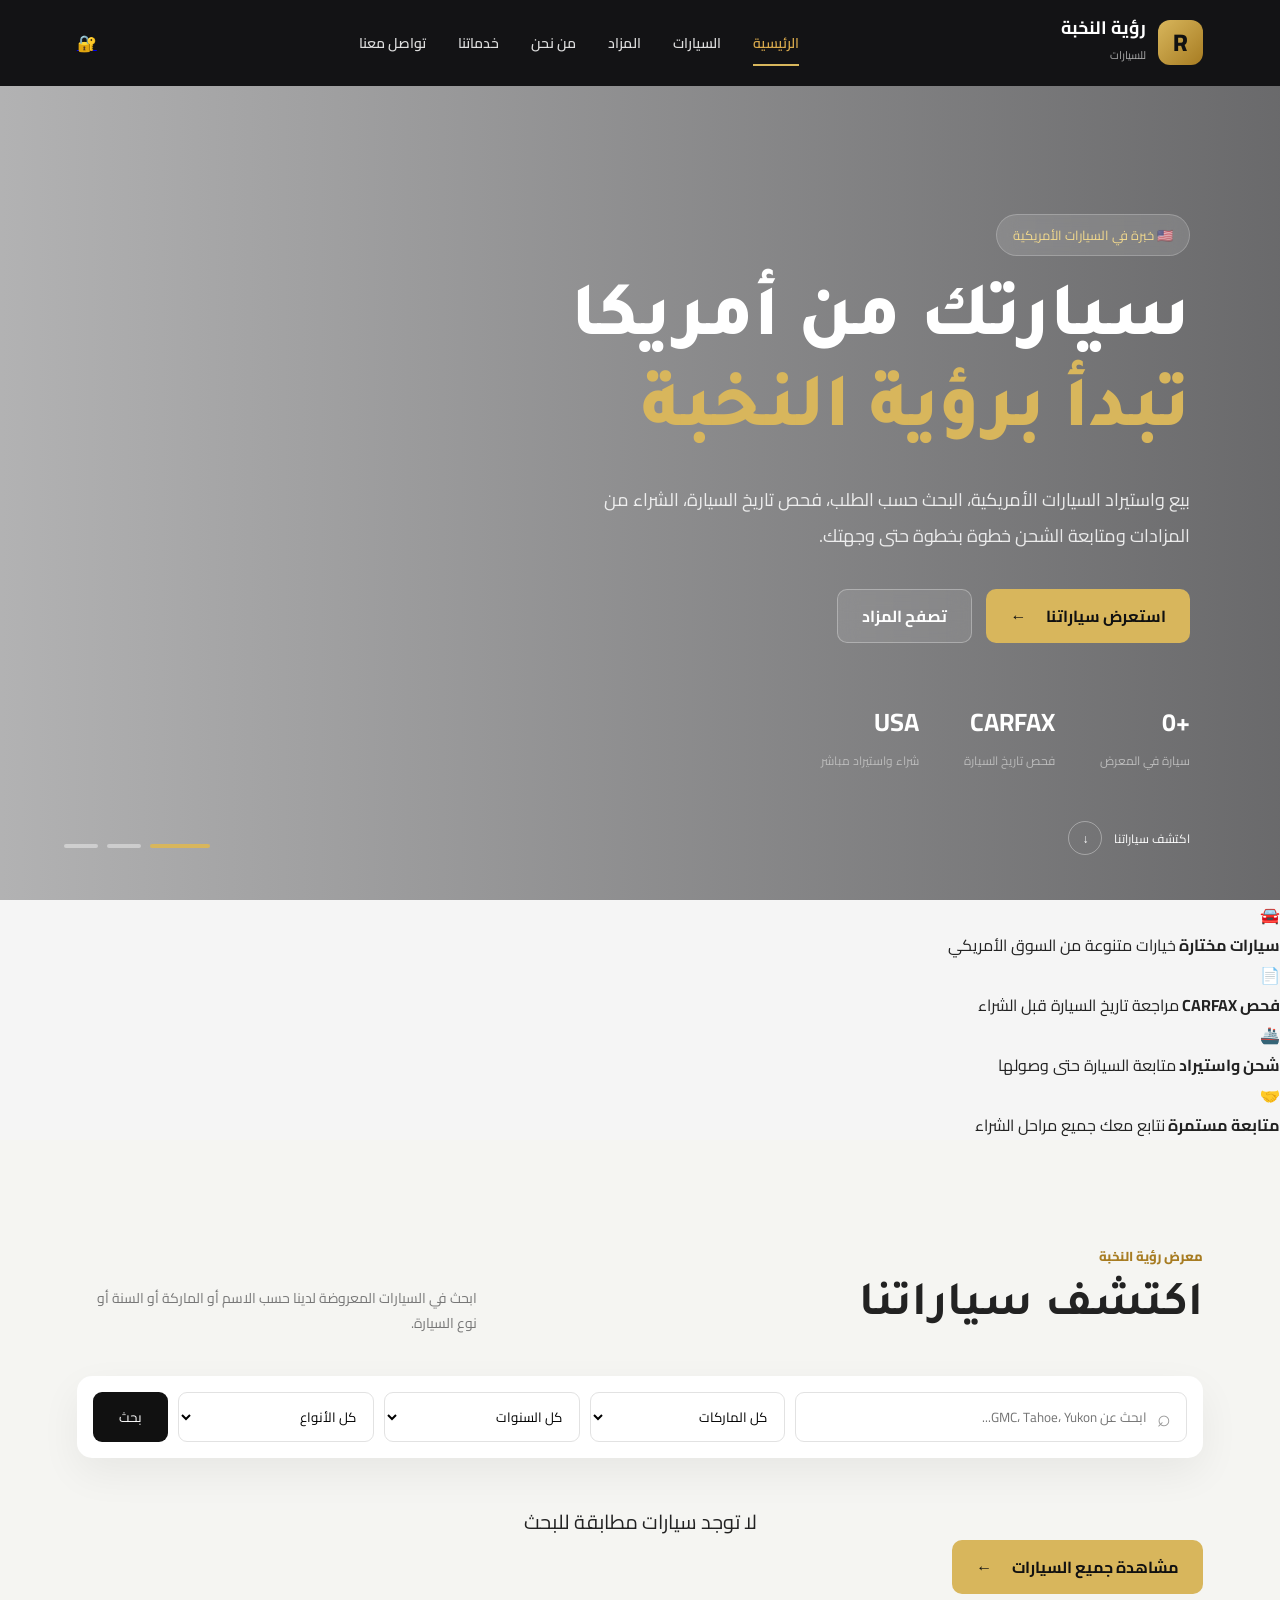
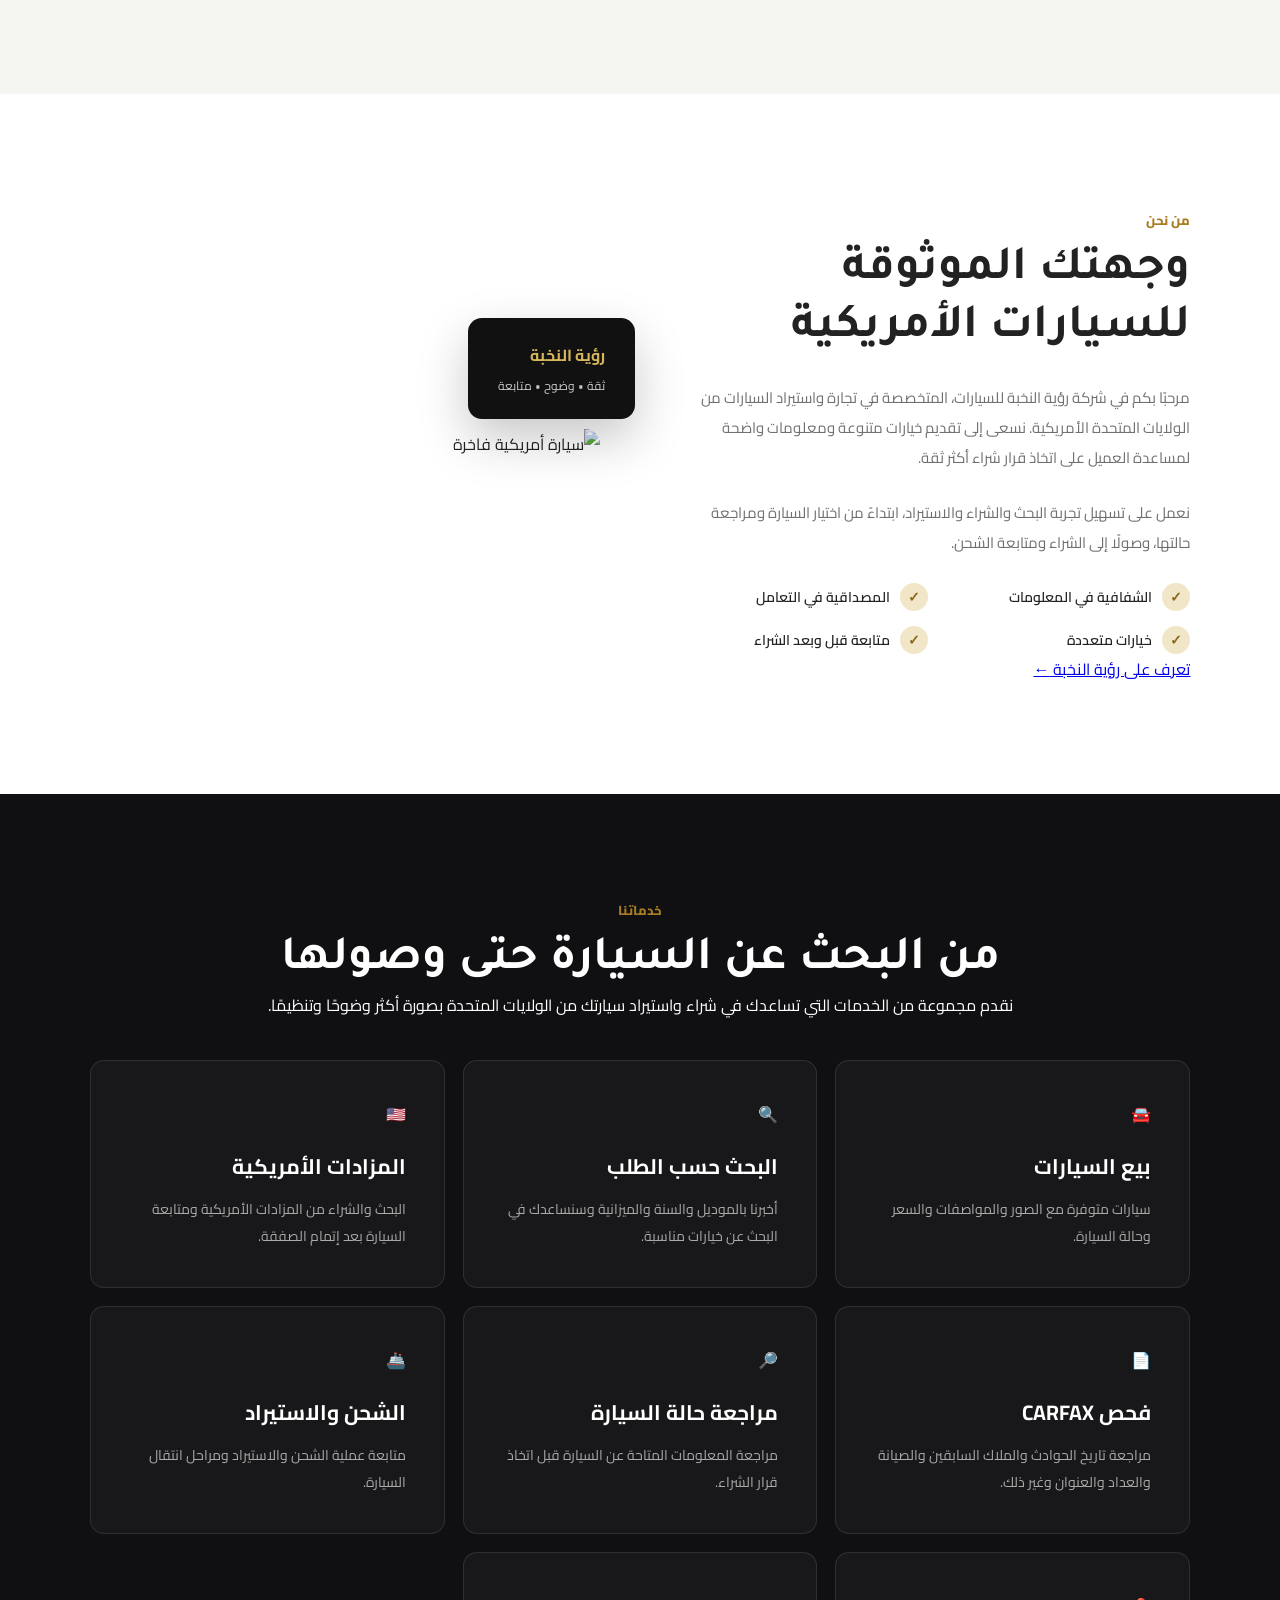
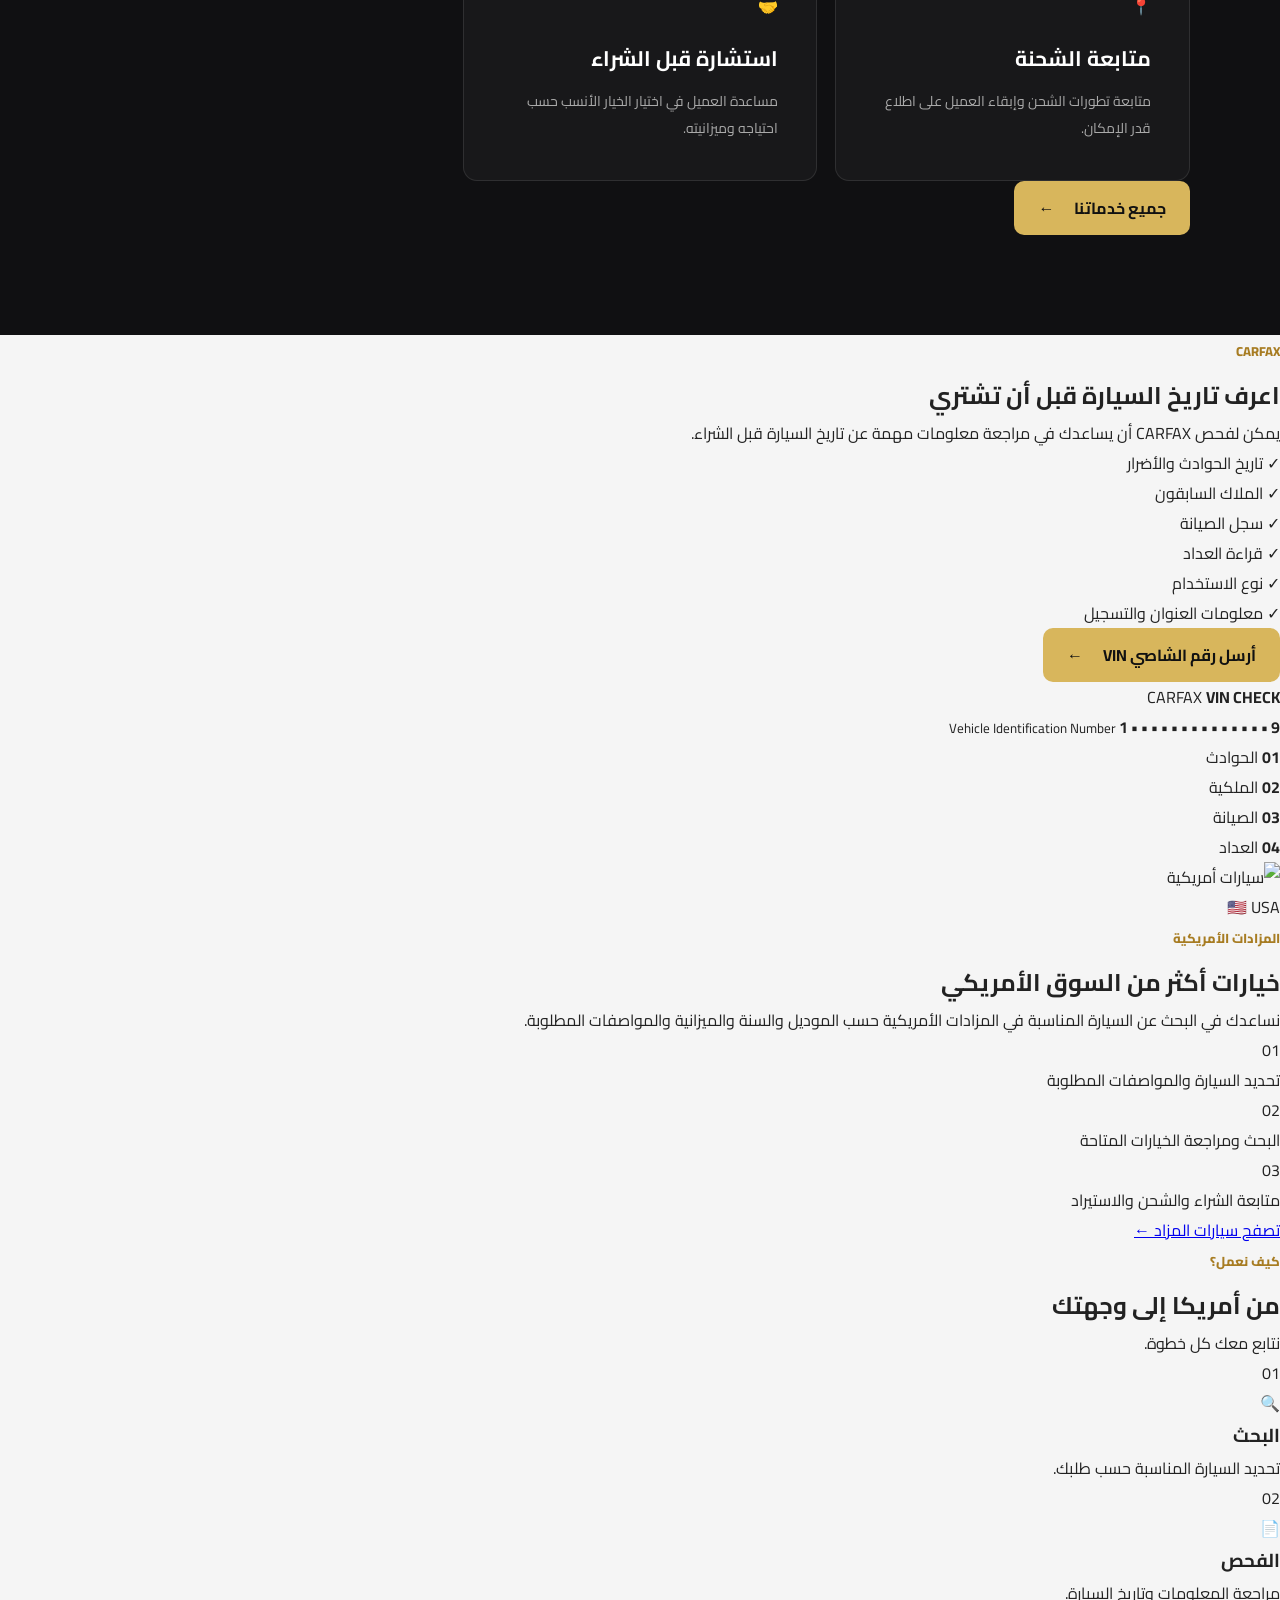
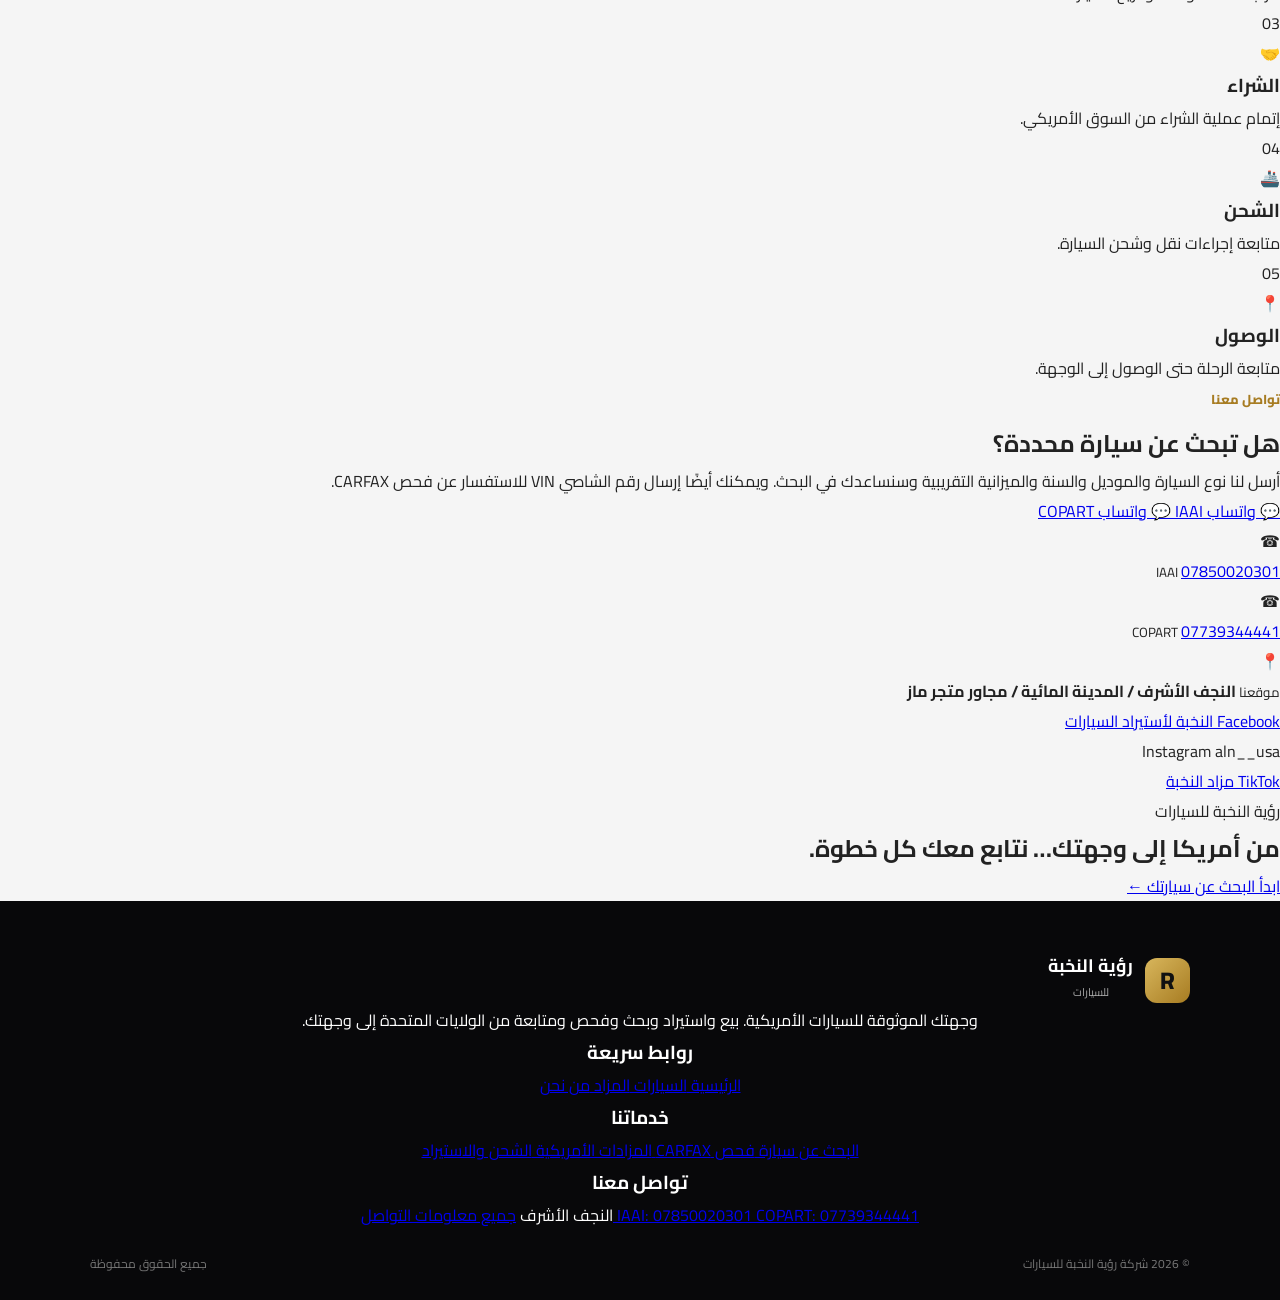
==== commit 101ddd84: "Update index.html" ====
--- a/index.html
+++ b/index.html
@@ -9,14 +9,13 @@
         content="width=device-width, initial-scale=1.0"
     >
 
-    <title>رؤية النخبة للسيارات</title>
+    <title>رؤية النخبة للسيارات | استيراد السيارات الأمريكية</title>
 
     <meta
         name="description"
-        content="رؤية النخبة للسيارات - سيارات أمريكية مختارة بعناية"
+        content="شركة رؤية النخبة للسيارات - بيع واستيراد السيارات الأمريكية، البحث حسب الطلب، الشراء من مزادات IAAI وCOPART، فحص CARFAX ومتابعة الشحن."
     >
 
-    <!-- خط عربي احترافي -->
     <link rel="preconnect" href="https://fonts.googleapis.com">
     <link rel="preconnect" href="https://fonts.gstatic.com" crossorigin>
 
@@ -32,16 +31,14 @@
 <body>
 
 
-<!-- =================================
+<!-- =========================================
      الهيدر
-================================= -->
+========================================= -->
 
 <header class="main-header">
 
-    <a
-        href="index.html"
-        class="brand"
-    >
+    <a href="index.html" class="brand">
+
         <span class="brand-mark">
             R
         </span>
@@ -55,24 +52,23 @@
                 للسيارات
             </small>
         </div>
+
     </a>
 
 
     <nav class="main-nav">
 
-        <a
-            href="index.html"
-            class="active"
-        >
+        <a href="index.html" class="active">
             الرئيسية
         </a>
 
         <a href="cars.html">
             السيارات
         </a>
+
         <a href="auction.html">
-    المزاد
-</a>
+            المزاد
+        </a>
 
         <a href="#about">
             من نحن
@@ -83,7 +79,7 @@
         </a>
 
         <a href="#contact">
-            اتصل بنا
+            تواصل معنا
         </a>
 
     </nav>
@@ -91,17 +87,21 @@
 
     <div class="header-actions">
 
+        <!-- لوحة الإدارة تبقى موجودة كأيقونة صغيرة -->
         <a
             href="admin.html"
-            class="admin-link"
+            class="admin-icon-link"
+            title="لوحة الإدارة"
+            aria-label="لوحة الإدارة"
         >
-            لوحة الإدارة
+            🔐
         </a>
 
         <button
             class="mobile-menu-button"
             id="mobileMenuButton"
             type="button"
+            aria-label="فتح القائمة"
         >
             ☰
         </button>
@@ -115,9 +115,9 @@
 <main>
 
 
-<!-- =================================
-     الواجهة الرئيسية المتحركة
-================================= -->
+<!-- =========================================
+     HERO
+========================================= -->
 
 <section class="hero-new">
 
@@ -127,7 +127,7 @@
             class="hero-slide active"
             style="
                 background-image:
-                url('https://images.unsplash.com/photo-1503376780353-7e6692767b70');
+                url('https://images.unsplash.com/photo-1503376780353-7e6692767b70?auto=format&fit=crop&w=1900&q=90');
             "
         ></div>
 
@@ -136,7 +136,7 @@
             class="hero-slide"
             style="
                 background-image:
-                url('https://images.unsplash.com/photo-1492144534655-ae79c964c9d7');
+                url('https://images.unsplash.com/photo-1492144534655-ae79c964c9d7?auto=format&fit=crop&w=1900&q=90');
             "
         ></div>
 
@@ -145,7 +145,7 @@
             class="hero-slide"
             style="
                 background-image:
-                url('https://images.unsplash.com/photo-1542362567-b07e54358753');
+                url('https://images.unsplash.com/photo-1542362567-b07e54358753?auto=format&fit=crop&w=1900&q=90');
             "
         ></div>
 
@@ -158,22 +158,22 @@
     <div class="hero-content">
 
         <span class="hero-badge">
-            سيارات مختارة بعناية
+            🇺🇸 خبرة في السيارات الأمريكية
         </span>
 
 
         <h1>
-            قيادة مختلفة تبدأ
+            سيارتك من أمريكا
             <span>
-                برؤية النخبة
+                تبدأ برؤية النخبة
             </span>
         </h1>
 
 
         <p>
-            سيارات أمريكية مختارة، مواصفات واضحة،
-            وتجربة بحث تساعدك في الوصول إلى سيارتك
-            المناسبة بسهولة.
+            بيع واستيراد السيارات الأمريكية، البحث حسب الطلب،
+            فحص تاريخ السيارة، الشراء من المزادات ومتابعة الشحن
+            خطوة بخطوة حتى وجهتك.
         </p>
 
 
@@ -183,16 +183,16 @@
                 href="cars.html"
                 class="primary-button"
             >
-                استعرض السيارات
+                استعرض سياراتنا
                 <span>←</span>
             </a>
 
 
             <a
-                href="#contact"
+                href="auction.html"
                 class="secondary-button"
             >
-                تواصل معنا
+                تصفح المزاد
             </a>
 
         </div>
@@ -213,22 +213,22 @@
 
             <div>
                 <strong>
-                    100%
+                    CARFAX
                 </strong>
 
                 <span>
-                    معلومات واضحة
+                    فحص تاريخ السيارة
                 </span>
             </div>
 
 
             <div>
                 <strong>
-                    24/7
+                    USA
                 </strong>
 
                 <span>
-                    تصفح الموقع
+                    شراء واستيراد مباشر
                 </span>
             </div>
 
@@ -242,16 +242,19 @@
         <button
             class="hero-dot active"
             data-slide="0"
+            aria-label="الصورة الأولى"
         ></button>
 
         <button
             class="hero-dot"
             data-slide="1"
+            aria-label="الصورة الثانية"
         ></button>
 
         <button
             class="hero-dot"
             data-slide="2"
+            aria-label="الصورة الثالثة"
         ></button>
 
     </div>
@@ -262,7 +265,7 @@
         class="scroll-down"
     >
         <span>
-            اكتشف السيارات
+            اكتشف سياراتنا
         </span>
 
         <b>
@@ -274,65 +277,79 @@
 
 
 
-<!-- =================================
-     المميزات
-================================= -->
-
-<section class="features-section">
-
-    <div class="features-grid">
-
-        <article class="feature-card">
-
-            <span class="feature-number">
-                01
-            </span>
-
-            <h3>
-                سيارات مختارة
-            </h3>
-
-            <p>
-                عرض منظم للسيارات مع المواصفات
-                والصور والحالة والسعر.
-            </p>
-
-        </article>
-
-
-        <article class="feature-card">
-
-            <span class="feature-number">
-                02
-            </span>
-
-            <h3>
-                بحث سريع
-            </h3>
-
-            <p>
-                ابحث حسب الاسم والماركة والسنة
-                ونوع السيارة.
-            </p>
-
-        </article>
-
-
-        <article class="feature-card">
-
-            <span class="feature-number">
-                03
-            </span>
-
-            <h3>
-                تفاصيل واضحة
-            </h3>
-
-            <p>
-                انتقل مباشرة إلى صفحة السيارة
-                وشاهد صورها ومواصفاتها.
-            </p>
-
+<!-- =========================================
+     شريط الثقة
+========================================= -->
+
+<section class="trust-strip">
+
+    <div class="trust-strip-inner">
+
+        <article class="trust-item">
+            <div class="trust-icon">
+                🚘
+            </div>
+
+            <div>
+                <strong>
+                    سيارات مختارة
+                </strong>
+
+                <span>
+                    خيارات متنوعة من السوق الأمريكي
+                </span>
+            </div>
+        </article>
+
+
+        <article class="trust-item">
+            <div class="trust-icon">
+                📄
+            </div>
+
+            <div>
+                <strong>
+                    فحص CARFAX
+                </strong>
+
+                <span>
+                    مراجعة تاريخ السيارة قبل الشراء
+                </span>
+            </div>
+        </article>
+
+
+        <article class="trust-item">
+            <div class="trust-icon">
+                🚢
+            </div>
+
+            <div>
+                <strong>
+                    شحن واستيراد
+                </strong>
+
+                <span>
+                    متابعة السيارة حتى وصولها
+                </span>
+            </div>
+        </article>
+
+
+        <article class="trust-item">
+            <div class="trust-icon">
+                🤝
+            </div>
+
+            <div>
+                <strong>
+                    متابعة مستمرة
+                </strong>
+
+                <span>
+                    نتابع معك جميع مراحل الشراء
+                </span>
+            </div>
         </article>
 
     </div>
@@ -341,9 +358,9 @@
 
 
 
-<!-- =================================
-     السيارات
-================================= -->
+<!-- =========================================
+     سياراتنا
+========================================= -->
 
 <section
     class="cars-section-new"
@@ -355,7 +372,7 @@
         <div>
 
             <span class="section-kicker">
-                معرضنا
+                معرض رؤية النخبة
             </span>
 
             <h2>
@@ -366,8 +383,8 @@
 
 
         <p>
-            استخدم البحث والتصفية للوصول
-            إلى السيارة المناسبة لك.
+            ابحث في السيارات المعروضة لدينا حسب الاسم
+            أو الماركة أو السنة أو نوع السيارة.
         </p>
 
     </div>
@@ -483,8 +500,7 @@
     </div>
 
 
-
-    <!-- JavaScript يضع السيارات هنا -->
+    <!-- السيارات من JavaScript -->
 
     <div
         class="cars-container"
@@ -492,16 +508,28 @@
     ></div>
 
 
+    <div class="home-all-cars">
+
+        <a
+            href="cars.html"
+            class="primary-button"
+        >
+            مشاهدة جميع السيارات
+            <span>←</span>
+        </a>
+
+    </div>
+
 </section>
 
 
 
-<!-- =================================
+<!-- =========================================
      من نحن
-================================= -->
+========================================= -->
 
 <section
-    class="about-section"
+    class="about-section elite-about-section"
     id="about"
 >
 
@@ -511,14 +539,24 @@
             من نحن
         </span>
 
+
         <h2>
-            رؤية النخبة ليست مجرد معرض سيارات
+            وجهتك الموثوقة للسيارات الأمريكية
         </h2>
 
+
         <p>
-            نسعى إلى تقديم تجربة أكثر وضوحًا
-            وتنظيمًا للباحث عن السيارة، من لحظة
-            التصفح وحتى الاطلاع على كامل التفاصيل.
+            مرحبًا بكم في شركة رؤية النخبة للسيارات،
+            المتخصصة في تجارة واستيراد السيارات من الولايات المتحدة
+            الأمريكية. نسعى إلى تقديم خيارات متنوعة ومعلومات واضحة
+            لمساعدة العميل على اتخاذ قرار شراء أكثر ثقة.
+        </p>
+
+
+        <p>
+            نعمل على تسهيل تجربة البحث والشراء والاستيراد،
+            ابتداءً من اختيار السيارة ومراجعة حالتها،
+            وصولًا إلى الشراء ومتابعة الشحن.
         </p>
 
 
@@ -526,23 +564,36 @@
 
             <div>
                 <span>✓</span>
-                معلومات منظمة
+                الشفافية في المعلومات
             </div>
 
             <div>
                 <span>✓</span>
-                صور متعددة للسيارة
+                المصداقية في التعامل
             </div>
 
             <div>
                 <span>✓</span>
-                تحديث حالة السيارة
+                خيارات متعددة
             </div>
 
             <div>
                 <span>✓</span>
-                تجربة مناسبة للهاتف
-            </div>
+                متابعة قبل وبعد الشراء
+            </div>
+
+        </div>
+
+
+        <div class="about-actions">
+
+            <a
+                href="about.html"
+                class="dark-outline-button"
+            >
+                تعرف على رؤية النخبة
+                <span>←</span>
+            </a>
 
         </div>
 
@@ -554,8 +605,9 @@
         <div class="about-image-main">
 
             <img
-                src="https://images.unsplash.com/photo-1485291571150-772bcfc10da5"
-                alt="سيارة فاخرة"
+                src="https://images.unsplash.com/photo-1485291571150-772bcfc10da5?auto=format&fit=crop&w=1200&q=90"
+                alt="سيارة أمريكية فاخرة"
+                loading="lazy"
             >
 
         </div>
@@ -568,7 +620,7 @@
             </strong>
 
             <span>
-                تجربة سيارات أكثر أناقة
+                ثقة • وضوح • متابعة
             </span>
 
         </div>
@@ -579,73 +631,542 @@
 
 
 
-<!-- =================================
+<!-- =========================================
      خدماتنا
-================================= -->
+========================================= -->
 
 <section
     class="services-section"
     id="services"
 >
 
-    <div class="section-heading centered">
+    <div class="section-heading centered services-heading">
 
         <div>
 
+            <span class="section-kicker service-kicker">
+                خدماتنا
+            </span>
+
+            <h2>
+                من البحث عن السيارة حتى وصولها
+            </h2>
+
+            <p class="services-intro">
+                نقدم مجموعة من الخدمات التي تساعدك
+                في شراء واستيراد سيارتك من الولايات المتحدة
+                بصورة أكثر وضوحًا وتنظيمًا.
+            </p>
+
+        </div>
+
+    </div>
+
+
+    <div class="services-grid premium-services-grid">
+
+
+        <article>
+
+            <span class="service-icon">
+                🚘
+            </span>
+
+            <h3>
+                بيع السيارات
+            </h3>
+
+            <p>
+                سيارات متوفرة مع الصور والمواصفات
+                والسعر وحالة السيارة.
+            </p>
+
+        </article>
+
+
+        <article>
+
+            <span class="service-icon">
+                🔍
+            </span>
+
+            <h3>
+                البحث حسب الطلب
+            </h3>
+
+            <p>
+                أخبرنا بالموديل والسنة والميزانية
+                وسنساعدك في البحث عن خيارات مناسبة.
+            </p>
+
+        </article>
+
+
+        <article>
+
+            <span class="service-icon">
+                🇺🇸
+            </span>
+
+            <h3>
+                المزادات الأمريكية
+            </h3>
+
+            <p>
+                البحث والشراء من المزادات الأمريكية
+                ومتابعة السيارة بعد إتمام الصفقة.
+            </p>
+
+        </article>
+
+
+        <article>
+
+            <span class="service-icon">
+                📄
+            </span>
+
+            <h3>
+                فحص CARFAX
+            </h3>
+
+            <p>
+                مراجعة تاريخ الحوادث والملاك السابقين
+                والصيانة والعداد والعنوان وغير ذلك.
+            </p>
+
+        </article>
+
+
+        <article>
+
+            <span class="service-icon">
+                🔎
+            </span>
+
+            <h3>
+                مراجعة حالة السيارة
+            </h3>
+
+            <p>
+                مراجعة المعلومات المتاحة عن السيارة
+                قبل اتخاذ قرار الشراء.
+            </p>
+
+        </article>
+
+
+        <article>
+
+            <span class="service-icon">
+                🚢
+            </span>
+
+            <h3>
+                الشحن والاستيراد
+            </h3>
+
+            <p>
+                متابعة عملية الشحن والاستيراد
+                ومراحل انتقال السيارة.
+            </p>
+
+        </article>
+
+
+        <article>
+
+            <span class="service-icon">
+                📍
+            </span>
+
+            <h3>
+                متابعة الشحنة
+            </h3>
+
+            <p>
+                متابعة تطورات الشحن وإبقاء العميل
+                على اطلاع قدر الإمكان.
+            </p>
+
+        </article>
+
+
+        <article>
+
+            <span class="service-icon">
+                🤝
+            </span>
+
+            <h3>
+                استشارة قبل الشراء
+            </h3>
+
+            <p>
+                مساعدة العميل في اختيار الخيار الأنسب
+                حسب احتياجه وميزانيته.
+            </p>
+
+        </article>
+
+    </div>
+
+
+    <div class="services-more">
+
+        <a
+            href="services.html"
+            class="primary-button"
+        >
+            جميع خدماتنا
+            <span>←</span>
+        </a>
+
+    </div>
+
+</section>
+
+
+
+<!-- =========================================
+     CARFAX
+========================================= -->
+
+<section class="carfax-home-section">
+
+    <div class="carfax-home-inner">
+
+        <div class="carfax-home-content">
+
             <span class="section-kicker">
-                خدماتنا
+                CARFAX
             </span>
 
             <h2>
-                كل ما تحتاجه في مكان واحد
+                اعرف تاريخ السيارة قبل أن تشتري
             </h2>
 
-        </div>
-
-    </div>
-
-
-    <div class="services-grid">
-
-        <article>
-            <span>01</span>
+            <p>
+                يمكن لفحص CARFAX أن يساعدك في مراجعة
+                معلومات مهمة عن تاريخ السيارة قبل الشراء.
+            </p>
+
+
+            <div class="carfax-list">
+
+                <div>
+                    <span>✓</span>
+                    تاريخ الحوادث والأضرار
+                </div>
+
+                <div>
+                    <span>✓</span>
+                    الملاك السابقون
+                </div>
+
+                <div>
+                    <span>✓</span>
+                    سجل الصيانة
+                </div>
+
+                <div>
+                    <span>✓</span>
+                    قراءة العداد
+                </div>
+
+                <div>
+                    <span>✓</span>
+                    نوع الاستخدام
+                </div>
+
+                <div>
+                    <span>✓</span>
+                    معلومات العنوان والتسجيل
+                </div>
+
+            </div>
+
+
+            <a
+                href="#contact"
+                class="primary-button"
+            >
+                أرسل رقم الشاصي VIN
+                <span>←</span>
+            </a>
+
+        </div>
+
+
+        <div class="carfax-card">
+
+            <div class="carfax-card-top">
+                <span>
+                    CARFAX
+                </span>
+
+                <b>
+                    VIN CHECK
+                </b>
+            </div>
+
+
+            <div class="carfax-vin-example">
+
+                <small>
+                    Vehicle Identification Number
+                </small>
+
+                <strong>
+                    1 • • • • • • • • • • • • • • 9
+                </strong>
+
+            </div>
+
+
+            <div class="carfax-mini-grid">
+
+                <div>
+                    <b>01</b>
+                    <span>الحوادث</span>
+                </div>
+
+                <div>
+                    <b>02</b>
+                    <span>الملكية</span>
+                </div>
+
+                <div>
+                    <b>03</b>
+                    <span>الصيانة</span>
+                </div>
+
+                <div>
+                    <b>04</b>
+                    <span>العداد</span>
+                </div>
+
+            </div>
+
+        </div>
+
+    </div>
+
+</section>
+
+
+
+<!-- =========================================
+     المزادات الأمريكية
+========================================= -->
+
+<section class="auction-home-section">
+
+    <div class="auction-home-image">
+
+        <img
+            src="https://images.unsplash.com/photo-1503736334956-4c8f8e92946d?auto=format&fit=crop&w=1400&q=90"
+            alt="سيارات أمريكية"
+            loading="lazy"
+        >
+
+        <div class="auction-image-badge">
+            🇺🇸 USA
+        </div>
+
+    </div>
+
+
+    <div class="auction-home-content">
+
+        <span class="section-kicker">
+            المزادات الأمريكية
+        </span>
+
+        <h2>
+            خيارات أكثر من السوق الأمريكي
+        </h2>
+
+        <p>
+            نساعدك في البحث عن السيارة المناسبة
+            في المزادات الأمريكية حسب الموديل والسنة
+            والميزانية والمواصفات المطلوبة.
+        </p>
+
+
+        <div class="auction-home-points">
+
+            <div>
+                <span>01</span>
+
+                <p>
+                    تحديد السيارة والمواصفات المطلوبة
+                </p>
+            </div>
+
+
+            <div>
+                <span>02</span>
+
+                <p>
+                    البحث ومراجعة الخيارات المتاحة
+                </p>
+            </div>
+
+
+            <div>
+                <span>03</span>
+
+                <p>
+                    متابعة الشراء والشحن والاستيراد
+                </p>
+            </div>
+
+        </div>
+
+
+        <a
+            href="auction.html"
+            class="dark-button"
+        >
+            تصفح سيارات المزاد
+            <span>←</span>
+        </a>
+
+    </div>
+
+</section>
+
+
+
+<!-- =========================================
+     خطوات الاستيراد
+========================================= -->
+
+<section class="import-process-section">
+
+    <div class="process-heading">
+
+        <span class="section-kicker">
+            كيف نعمل؟
+        </span>
+
+        <h2>
+            من أمريكا إلى وجهتك
+        </h2>
+
+        <p>
+            نتابع معك كل خطوة.
+        </p>
+
+    </div>
+
+
+    <div class="process-grid">
+
+
+        <article class="process-card">
+
+            <span class="process-number">
+                01
+            </span>
+
+            <div class="process-icon">
+                🔍
+            </div>
 
             <h3>
-                استعراض السيارات
+                البحث
             </h3>
 
             <p>
-                تصفح السيارات المتوفرة
-                وشاهد أهم المعلومات مباشرة.
-            </p>
-        </article>
-
-
-        <article>
-            <span>02</span>
+                تحديد السيارة المناسبة حسب طلبك.
+            </p>
+
+        </article>
+
+
+        <article class="process-card">
+
+            <span class="process-number">
+                02
+            </span>
+
+            <div class="process-icon">
+                📄
+            </div>
 
             <h3>
-                مقارنة المواصفات
+                الفحص
             </h3>
 
             <p>
-                بيانات مرتبة تساعدك على معرفة
-                السيارة التي تناسب احتياجك.
-            </p>
-        </article>
-
-
-        <article>
-            <span>03</span>
+                مراجعة المعلومات وتاريخ السيارة.
+            </p>
+
+        </article>
+
+
+        <article class="process-card">
+
+            <span class="process-number">
+                03
+            </span>
+
+            <div class="process-icon">
+                🤝
+            </div>
 
             <h3>
-                تواصل سريع
+                الشراء
             </h3>
 
             <p>
-                الوصول إلى معلومات السيارة
-                والتواصل للاستفسار بسهولة.
-            </p>
+                إتمام عملية الشراء من السوق الأمريكي.
+            </p>
+
+        </article>
+
+
+        <article class="process-card">
+
+            <span class="process-number">
+                04
+            </span>
+
+            <div class="process-icon">
+                🚢
+            </div>
+
+            <h3>
+                الشحن
+            </h3>
+
+            <p>
+                متابعة إجراءات نقل وشحن السيارة.
+            </p>
+
+        </article>
+
+
+        <article class="process-card">
+
+            <span class="process-number">
+                05
+            </span>
+
+            <div class="process-icon">
+                📍
+            </div>
+
+            <h3>
+                الوصول
+            </h3>
+
+            <p>
+                متابعة الرحلة حتى الوصول إلى الوجهة.
+            </p>
+
         </article>
 
     </div>
@@ -654,39 +1175,205 @@
 
 
 
-<!-- =================================
+<!-- =========================================
      التواصل
-================================= -->
+========================================= -->
 
 <section
-    class="contact-section"
+    class="premium-contact-section"
     id="contact"
 >
 
+    <div class="premium-contact-inner">
+
+
+        <div class="contact-main-info">
+
+            <span class="section-kicker service-kicker">
+                تواصل معنا
+            </span>
+
+            <h2>
+                هل تبحث عن سيارة محددة؟
+            </h2>
+
+            <p>
+                أرسل لنا نوع السيارة والموديل والسنة
+                والميزانية التقريبية وسنساعدك في البحث.
+                ويمكنك أيضًا إرسال رقم الشاصي VIN
+                للاستفسار عن فحص CARFAX.
+            </p>
+
+
+            <div class="contact-action-buttons">
+
+                <a
+                    href="https://wa.me/9647850020301"
+                    target="_blank"
+                    rel="noopener noreferrer"
+                    class="whatsapp-contact-button"
+                >
+                    <span>
+                        💬
+                    </span>
+
+                    واتساب IAAI
+                </a>
+
+
+                <a
+                    href="https://wa.me/9647739344441"
+                    target="_blank"
+                    rel="noopener noreferrer"
+                    class="whatsapp-contact-button"
+                >
+                    <span>
+                        💬
+                    </span>
+
+                    واتساب COPART
+                </a>
+
+            </div>
+
+        </div>
+
+
+
+        <div class="contact-details-card">
+
+
+            <div class="contact-detail-row">
+
+                <span class="contact-detail-icon">
+                    ☎
+                </span>
+
+                <div>
+                    <small>
+                        IAAI
+                    </small>
+
+                    <a href="tel:07850020301">
+                        07850020301
+                    </a>
+                </div>
+
+            </div>
+
+
+            <div class="contact-detail-row">
+
+                <span class="contact-detail-icon">
+                    ☎
+                </span>
+
+                <div>
+                    <small>
+                        COPART
+                    </small>
+
+                    <a href="tel:07739344441">
+                        07739344441
+                    </a>
+                </div>
+
+            </div>
+
+
+            <div class="contact-detail-row">
+
+                <span class="contact-detail-icon">
+                    📍
+                </span>
+
+                <div>
+                    <small>
+                        موقعنا
+                    </small>
+
+                    <strong>
+                        النجف الأشرف / المدينة المائية /
+                        مجاور متجر ماز
+                    </strong>
+                </div>
+
+            </div>
+
+
+            <div class="contact-socials">
+
+                <a
+                    href="https://www.facebook.com/share/18Vu97yFNG/"
+                    target="_blank"
+                    rel="noopener noreferrer"
+                >
+                    Facebook
+                    <span>
+                        النخبة لأستيراد السيارات
+                    </span>
+                </a>
+
+
+                <div class="social-display-only">
+                    Instagram
+                    <span>
+                        aln__usa
+                    </span>
+                </div>
+
+
+                <a
+                    href="https://www.tiktok.com/@alnukhb1?_r=1&_t=ZS-99gNMppRhED"
+                    target="_blank"
+                    rel="noopener noreferrer"
+                >
+                    TikTok
+                    <span>
+                        مزاد النخبة
+                    </span>
+                </a>
+
+            </div>
+
+        </div>
+
+    </div>
+
+</section>
+
+
+
+<!-- =========================================
+     CTA الأخير
+========================================= -->
+
+<section class="final-cta-section">
+
     <div>
 
-        <span class="section-kicker light">
-            تواصل معنا
+        <span>
+            رؤية النخبة للسيارات
         </span>
 
         <h2>
-            وجدت السيارة التي تبحث عنها؟
+            من أمريكا إلى وجهتك…
+            نتابع معك كل خطوة.
         </h2>
 
-        <p>
-            تواصل معنا لمعرفة المزيد عن السيارة
-            ومواصفاتها وتوفرها.
-        </p>
-
     </div>
 
 
     <a
-        href="mailto:your-email@example.com"
-        class="contact-button"
+        href="https://wa.me/9647850020301"
+        target="_blank"
+        rel="noopener noreferrer"
+        class="final-cta-button"
     >
-        تواصل معنا
-        <span>←</span>
+        ابدأ البحث عن سيارتك
+        <span>
+            ←
+        </span>
     </a>
 
 </section>
@@ -696,15 +1383,16 @@
 
 
 
-<!-- =================================
-     الفوتر
-================================= -->
-
-<footer class="modern-footer">
-
-    <div class="footer-top">
-
-        <div>
+<!-- =========================================
+     Footer
+========================================= -->
+
+<footer class="modern-footer elite-footer">
+
+    <div class="footer-main-grid">
+
+
+        <div class="footer-company">
 
             <a
                 href="index.html"
@@ -729,10 +1417,22 @@
 
             </a>
 
-        </div>
-
-
-        <div class="footer-links">
+
+            <p>
+                وجهتك الموثوقة للسيارات الأمريكية.
+                بيع واستيراد وبحث وفحص ومتابعة
+                من الولايات المتحدة إلى وجهتك.
+            </p>
+
+        </div>
+
+
+
+        <div class="footer-column">
+
+            <h3>
+                روابط سريعة
+            </h3>
 
             <a href="index.html">
                 الرئيسية
@@ -741,20 +1441,65 @@
             <a href="cars.html">
                 السيارات
             </a>
+
             <a href="auction.html">
-    المزاد
-</a>
-
-            <a href="#about">
+                المزاد
+            </a>
+
+            <a href="about.html">
                 من نحن
             </a>
 
+        </div>
+
+
+
+        <div class="footer-column">
+
+            <h3>
+                خدماتنا
+            </h3>
+
+            <a href="services.html">
+                البحث عن سيارة
+            </a>
+
+            <a href="services.html">
+                فحص CARFAX
+            </a>
+
+            <a href="services.html">
+                المزادات الأمريكية
+            </a>
+
+            <a href="services.html">
+                الشحن والاستيراد
+            </a>
+
+        </div>
+
+
+
+        <div class="footer-column">
+
+            <h3>
+                تواصل معنا
+            </h3>
+
+            <a href="tel:07850020301">
+                IAAI: 07850020301
+            </a>
+
+            <a href="tel:07739344441">
+                COPART: 07739344441
+            </a>
+
+            <span>
+                النجف الأشرف
+            </span>
+
             <a href="#contact">
-                التواصل
-            </a>
-
-            <a href="admin.html">
-                الإدارة
+                جميع معلومات التواصل
             </a>
 
         </div>
@@ -777,6 +1522,7 @@
 </footer>
 
 
+
 <script src="script.js"></script>
 
 </body>
--- a/style.css
+++ b/style.css
@@ -3835,3 +3835,26 @@
     }
 
 }
+/* =====================================
+   حالة السيارة: في الطريق
+===================================== */
+
+.status-in-transit {
+    background: #fff3cd;
+    color: #8a5a00;
+    border: 1px solid #e6c45c;
+}
+
+
+/* =====================================
+   ملاحظة السعر إلى الميناء
+===================================== */
+
+.port-price-note {
+    margin-top: 8px;
+    margin-bottom: 0;
+    font-size: 14px;
+    font-weight: 700;
+    color: #8a5a00;
+    line-height: 1.7;
+}
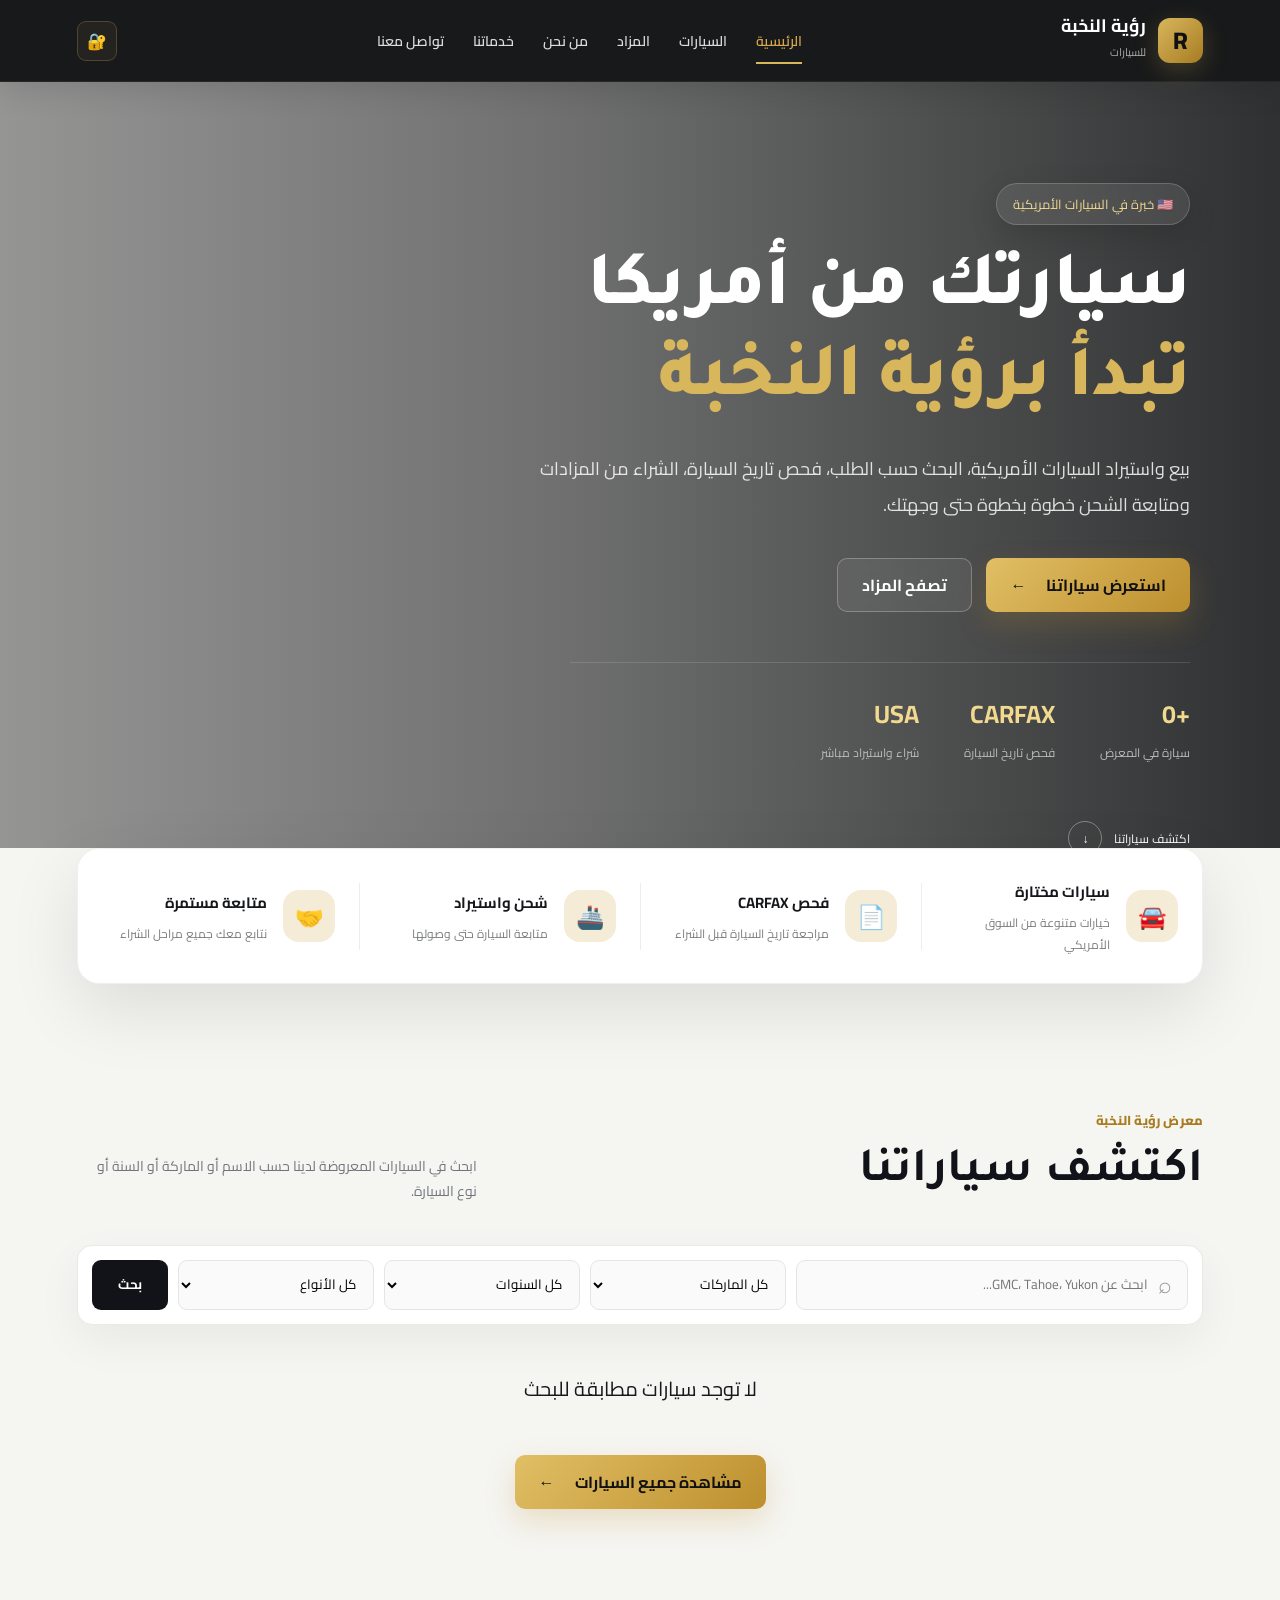
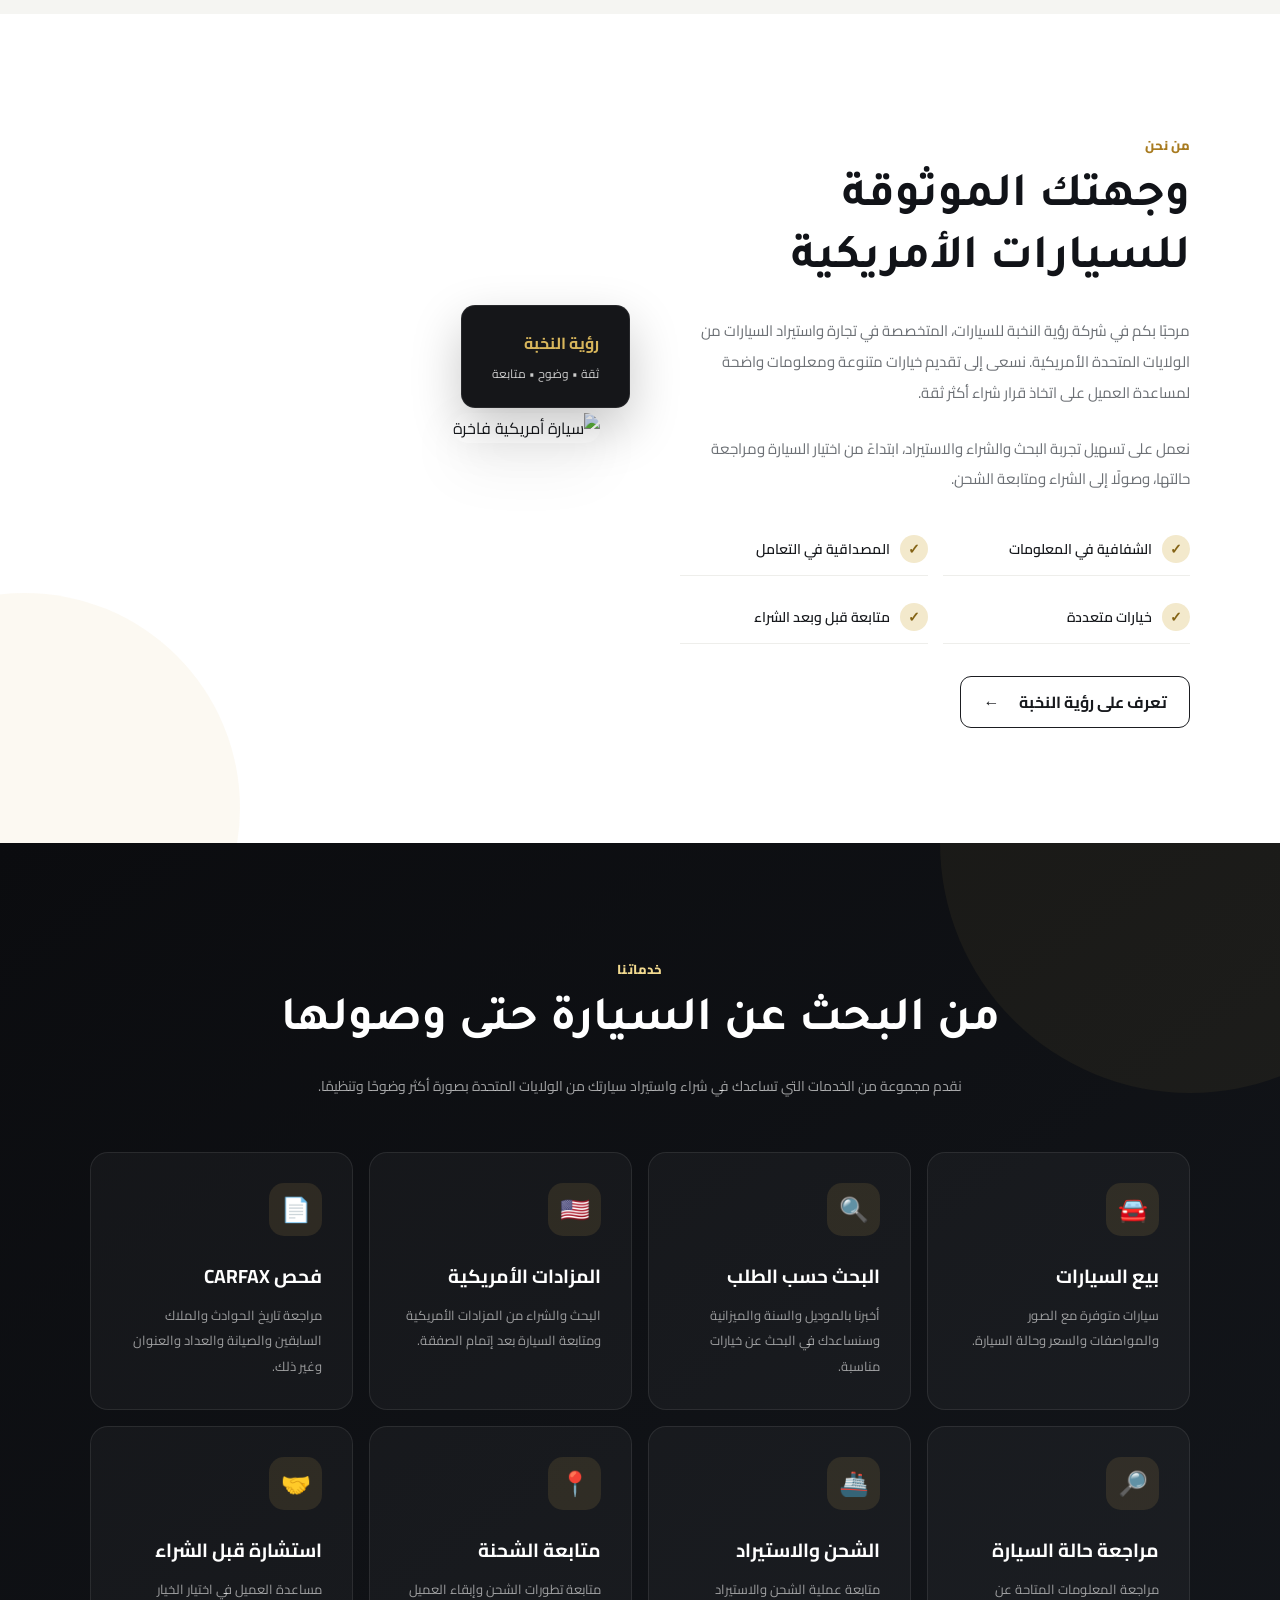
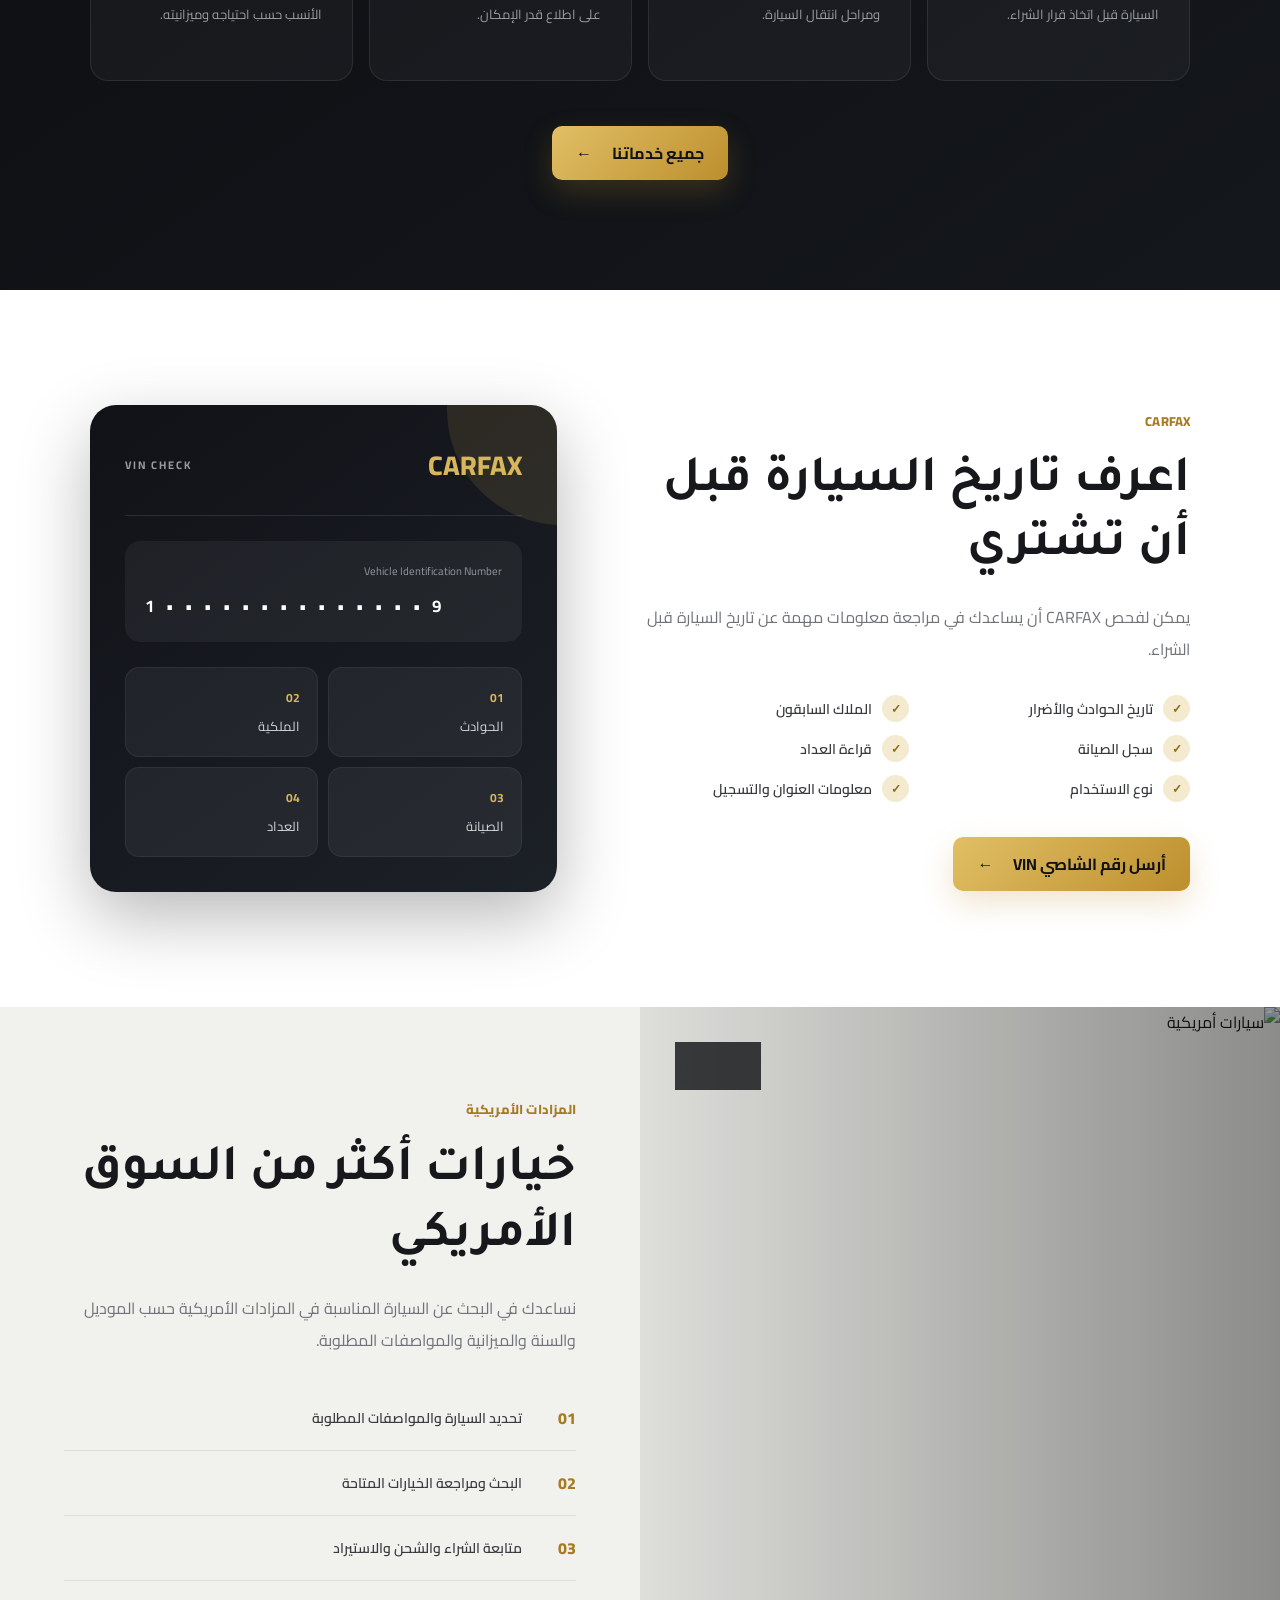
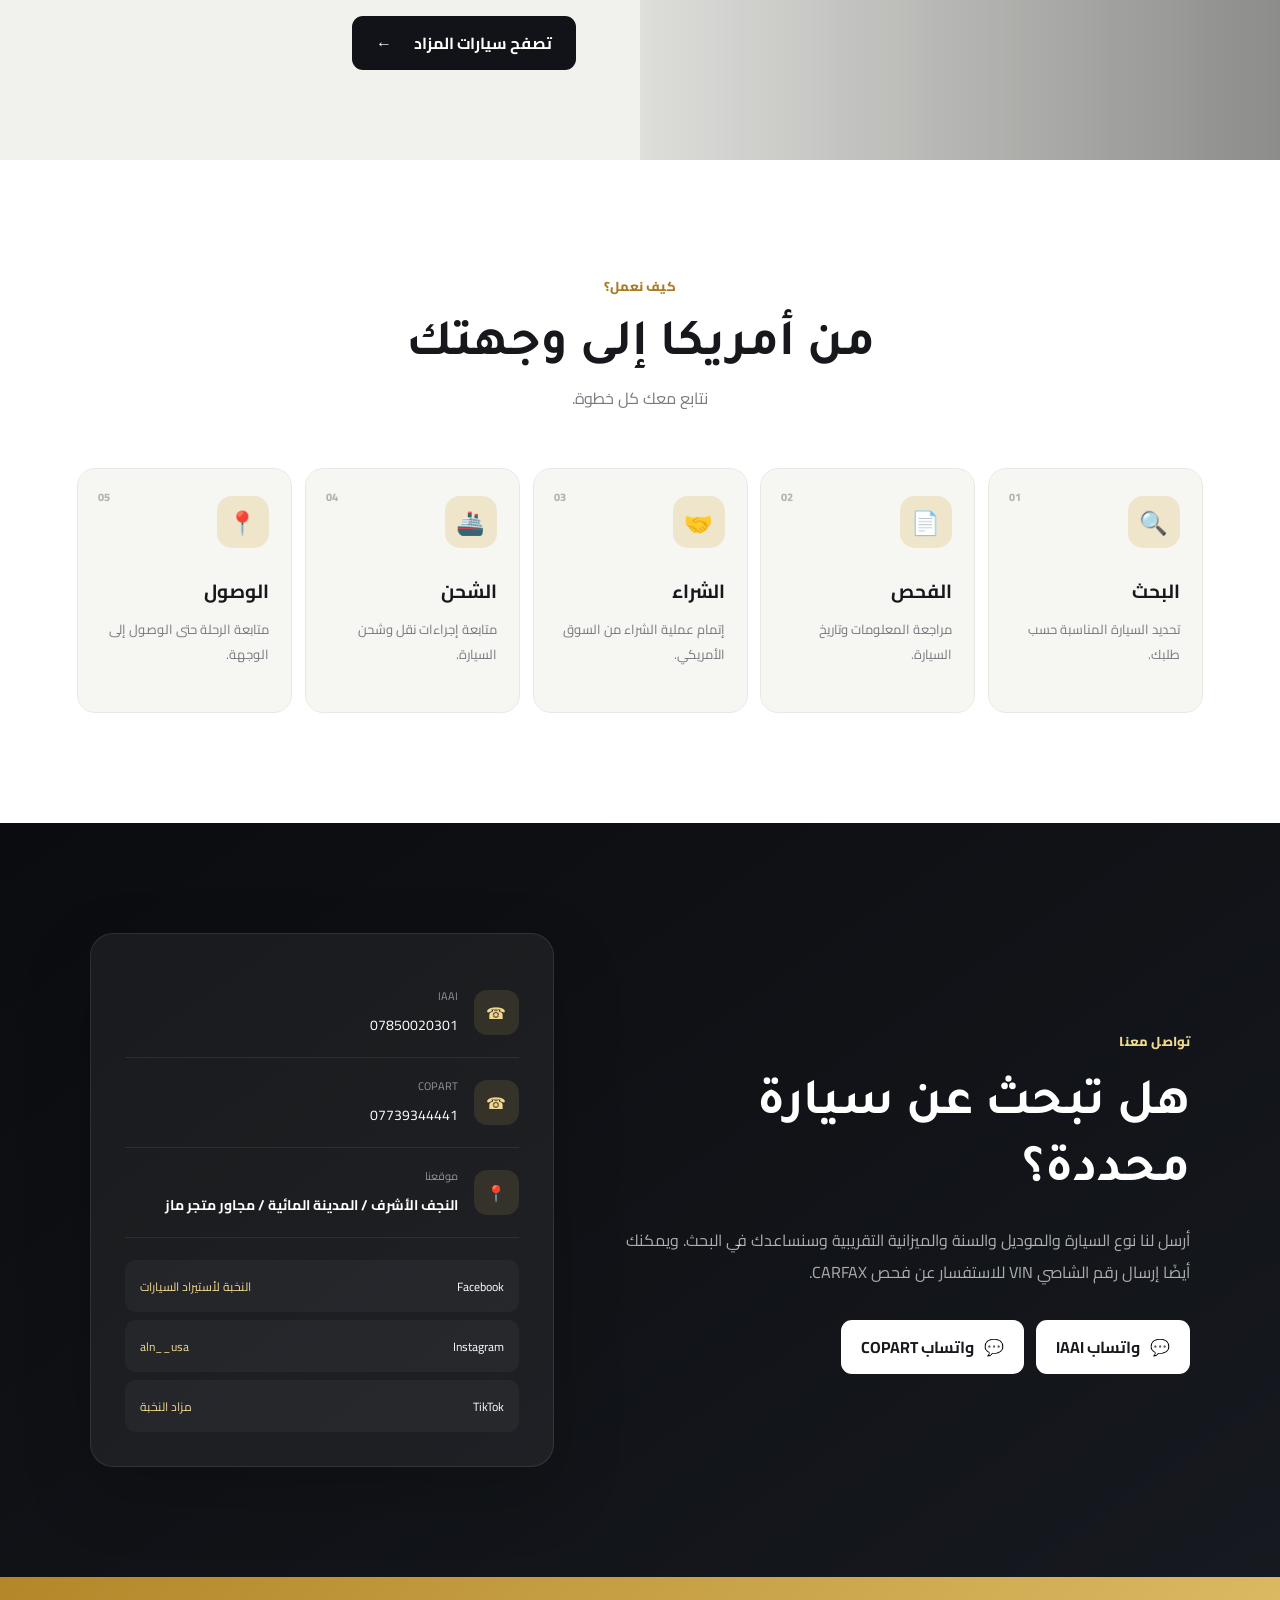
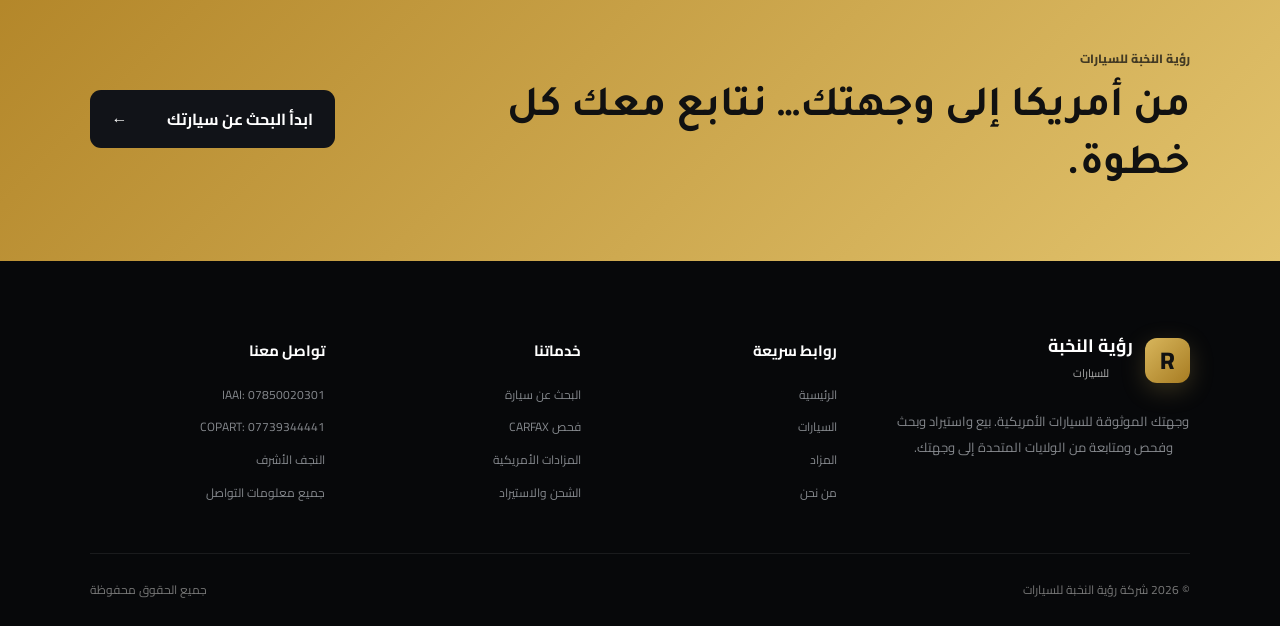
==== commit bec047c7: "Update index.html" ====
--- a/index.html
+++ b/index.html
@@ -70,17 +70,17 @@
             المزاد
         </a>
 
-        <a href="#about">
-            من نحن
-        </a>
-
-        <a href="#services">
-            خدماتنا
-        </a>
-
-        <a href="#contact">
-            تواصل معنا
-        </a>
+        <a href="about.html">
+    من نحن
+</a>
+
+<a href="services.html">
+    خدماتنا
+</a>
+
+<a href="contact.html">
+    تواصل معنا
+</a>
 
     </nav>
 
@@ -888,13 +888,12 @@
 
 
             <a
-                href="#contact"
-                class="primary-button"
-            >
-                أرسل رقم الشاصي VIN
-                <span>←</span>
-            </a>
-
+    href="contact.html"
+    class="primary-button"
+>
+    أرسل رقم الشاصي VIN
+    <span>←</span>
+</a>
         </div>
 
 
@@ -1498,9 +1497,9 @@
                 النجف الأشرف
             </span>
 
-            <a href="#contact">
-                جميع معلومات التواصل
-            </a>
+            <a href="contact.html">
+    جميع معلومات التواصل
+</a>
 
         </div>
 
--- a/style.css
+++ b/style.css
@@ -3858,3 +3858,9525 @@
     color: #8a5a00;
     line-height: 1.7;
 }
+/* =========================================================
+   رؤية النخبة للسيارات
+   تحسين الواجهة العامة - الإصدار الاحترافي
+   يوضع هذا القسم في نهاية style.css
+========================================================= */
+
+:root {
+    --elite-dark: #090a0c;
+    --elite-dark-2: #111318;
+    --elite-dark-3: #171a20;
+
+    --elite-gold: #d8b65c;
+    --elite-gold-dark: #a87b20;
+    --elite-gold-light: #f1d98f;
+
+    --elite-bg: #f5f5f2;
+    --elite-bg-2: #f8f8f6;
+
+    --elite-white: #ffffff;
+    --elite-text: #16181c;
+    --elite-muted: #70747a;
+
+    --elite-border: #e7e7e2;
+
+    --elite-shadow:
+        0 20px 60px
+        rgba(0, 0, 0, 0.08);
+
+    --elite-shadow-dark:
+        0 25px 70px
+        rgba(0, 0, 0, 0.28);
+
+    --elite-radius: 22px;
+}
+
+
+/* =========================================================
+   أساس الصفحة
+========================================================= */
+
+html {
+    scroll-behavior: smooth;
+}
+
+body {
+    overflow-x: hidden;
+    background: var(--elite-bg);
+    color: var(--elite-text);
+    font-family:
+        "Cairo",
+        "Tajawal",
+        sans-serif;
+}
+
+img {
+    max-width: 100%;
+}
+
+button,
+input,
+select,
+textarea {
+    font-family:
+        "Cairo",
+        "Tajawal",
+        sans-serif;
+}
+
+
+/* =========================================================
+   الهيدر
+========================================================= */
+
+.main-header {
+    min-height: 82px;
+
+    padding:
+        0 6%;
+
+    background:
+        rgba(7, 8, 10, 0.93);
+
+    border-bottom:
+        1px solid
+        rgba(255, 255, 255, 0.06);
+
+    backdrop-filter:
+        blur(18px);
+
+    -webkit-backdrop-filter:
+        blur(18px);
+
+    box-shadow:
+        0 8px 30px
+        rgba(0, 0, 0, 0.12);
+}
+
+
+.brand-mark {
+    box-shadow:
+        0 7px 24px
+        rgba(216, 182, 92, 0.22);
+}
+
+
+.main-nav {
+    gap: 29px;
+}
+
+
+.main-nav a {
+    font-size: 14px;
+}
+
+
+/* زر الإدارة المصغر */
+
+.admin-icon-link {
+    width: 42px;
+    height: 42px;
+
+    display: inline-flex;
+
+    justify-content: center;
+    align-items: center;
+
+    border-radius: 12px;
+
+    border:
+        1px solid
+        rgba(216, 182, 92, 0.32);
+
+    background:
+        rgba(255, 255, 255, 0.045);
+
+    color: var(--elite-gold);
+
+    text-decoration: none;
+
+    font-size: 18px;
+
+    transition:
+        0.3s ease;
+}
+
+
+.admin-icon-link:hover {
+    background:
+        var(--elite-gold);
+
+    border-color:
+        var(--elite-gold);
+
+    transform:
+        translateY(-2px);
+
+    box-shadow:
+        0 10px 25px
+        rgba(216, 182, 92, 0.22);
+}
+
+
+/* =========================================================
+   Hero
+========================================================= */
+
+.hero-new {
+    min-height:
+        calc(100vh - 82px);
+
+    padding:
+        80px 7% 115px;
+}
+
+
+.hero-overlay {
+    background:
+        linear-gradient(
+            90deg,
+            rgba(4, 5, 7, 0.40) 0%,
+            rgba(4, 5, 7, 0.56) 45%,
+            rgba(4, 5, 7, 0.82) 100%
+        );
+}
+
+
+.hero-content {
+    max-width: 790px;
+}
+
+
+.hero-badge {
+    color:
+        var(--elite-gold-light);
+
+    background:
+        rgba(255, 255, 255, 0.09);
+
+    border:
+        1px solid
+        rgba(255, 255, 255, 0.18);
+
+    box-shadow:
+        0 10px 30px
+        rgba(0, 0, 0, 0.14);
+}
+
+
+.hero-content h1 {
+    letter-spacing:
+        -1px;
+}
+
+
+.hero-content h1 span {
+    color:
+        var(--elite-gold);
+}
+
+
+.hero-content > p {
+    max-width:
+        680px;
+
+    color:
+        rgba(255, 255, 255, 0.83);
+}
+
+
+.primary-button {
+    background:
+        linear-gradient(
+            135deg,
+            #e1bf65,
+            #bd8f2d
+        );
+
+    color:
+        #111;
+
+    box-shadow:
+        0 12px 30px
+        rgba(190, 144, 45, 0.23);
+}
+
+
+.primary-button:hover {
+    background:
+        linear-gradient(
+            135deg,
+            #f0d27d,
+            #d4a642
+        );
+
+    transform:
+        translateY(-3px);
+
+    box-shadow:
+        0 17px 38px
+        rgba(190, 144, 45, 0.30);
+}
+
+
+.secondary-button {
+    background:
+        rgba(255, 255, 255, 0.07);
+
+    border:
+        1px solid
+        rgba(255, 255, 255, 0.25);
+}
+
+
+.hero-stats {
+    margin-top:
+        50px;
+
+    padding-top:
+        27px;
+
+    border-top:
+        1px solid
+        rgba(255, 255, 255, 0.13);
+
+    max-width:
+        620px;
+}
+
+
+.hero-stats strong {
+    color:
+        var(--elite-gold-light);
+}
+
+
+.hero-dots {
+    bottom:
+        46px;
+}
+
+
+.hero-dot.active {
+    background:
+        var(--elite-gold);
+}
+
+
+/* =========================================================
+   شريط الثقة
+========================================================= */
+
+.trust-strip {
+    position: relative;
+
+    z-index: 30;
+
+    background:
+        var(--elite-bg);
+
+    padding:
+        0 6%;
+}
+
+
+.trust-strip-inner {
+    max-width:
+        1250px;
+
+    margin:
+        -52px auto 0;
+
+    display:
+        grid;
+
+    grid-template-columns:
+        repeat(4, 1fr);
+
+    background:
+        #fff;
+
+    border-radius:
+        22px;
+
+    border:
+        1px solid
+        rgba(0, 0, 0, 0.06);
+
+    box-shadow:
+        0 25px 70px
+        rgba(0, 0, 0, 0.10);
+
+    overflow:
+        hidden;
+}
+
+
+.trust-item {
+    min-height:
+        125px;
+
+    padding:
+        28px 24px;
+
+    display:
+        flex;
+
+    align-items:
+        center;
+
+    gap:
+        16px;
+
+    position:
+        relative;
+}
+
+
+.trust-item:not(:last-child)::after {
+    content:
+        "";
+
+    position:
+        absolute;
+
+    left:
+        0;
+
+    top:
+        25%;
+
+    width:
+        1px;
+
+    height:
+        50%;
+
+    background:
+        #ededeb;
+}
+
+
+.trust-icon {
+    width:
+        52px;
+
+    height:
+        52px;
+
+    min-width:
+        52px;
+
+    border-radius:
+        16px;
+
+    display:
+        flex;
+
+    justify-content:
+        center;
+
+    align-items:
+        center;
+
+    background:
+        #f4ecd6;
+
+    font-size:
+        23px;
+}
+
+
+.trust-item strong {
+    display:
+        block;
+
+    font-size:
+        15px;
+
+    margin-bottom:
+        6px;
+
+    color:
+        #15171a;
+}
+
+
+.trust-item span {
+    display:
+        block;
+
+    color:
+        #7b7d80;
+
+    font-size:
+        12px;
+
+    line-height:
+        1.8;
+}
+
+
+/* =========================================================
+   عنوان الأقسام
+========================================================= */
+
+.section-kicker {
+    letter-spacing:
+        0.2px;
+
+    color:
+        var(--elite-gold-dark);
+}
+
+
+.section-heading h2,
+.about-content h2 {
+    color:
+        #111318;
+
+    line-height:
+        1.3;
+}
+
+
+.section-heading > p {
+    color:
+        #71757b;
+}
+
+
+/* =========================================================
+   قسم السيارات
+========================================================= */
+
+.cars-section-new {
+    padding:
+        120px 6% 105px;
+
+    background:
+        var(--elite-bg);
+}
+
+
+.modern-search-box {
+    padding:
+        14px;
+
+    border:
+        1px solid
+        #e9e9e6;
+
+    box-shadow:
+        0 16px 45px
+        rgba(0, 0, 0, 0.055);
+}
+
+
+.search-main,
+.modern-search-box select {
+    background:
+        #fafafa;
+
+    border-color:
+        #e5e5e1;
+}
+
+
+.search-main:focus-within {
+    background:
+        #fff;
+
+    border-color:
+        var(--elite-gold);
+}
+
+
+.modern-search-box select:focus {
+    outline:
+        none;
+
+    border-color:
+        var(--elite-gold);
+}
+
+
+.search-button {
+    background:
+        #111318;
+
+    font-weight:
+        700;
+
+    min-height:
+        48px;
+}
+
+
+.search-button:hover {
+    background:
+        var(--elite-gold-dark);
+}
+
+
+/* بطاقات السيارات */
+
+.cars-section-new
+.car-card {
+    overflow:
+        hidden;
+
+    background:
+        #fff;
+
+    border:
+        1px solid
+        rgba(0, 0, 0, 0.06);
+
+    border-radius:
+        20px;
+
+    box-shadow:
+        0 13px 40px
+        rgba(0, 0, 0, 0.065);
+}
+
+
+.cars-section-new
+.car-card:hover {
+    transform:
+        translateY(-8px);
+
+    box-shadow:
+        0 24px 60px
+        rgba(0, 0, 0, 0.12);
+}
+
+
+.cars-section-new
+.car-card img {
+    height:
+        265px;
+}
+
+
+.cars-section-new
+.car-info {
+    padding:
+        24px;
+}
+
+
+.cars-section-new
+.car-info strong {
+    color:
+        var(--elite-gold-dark);
+}
+
+
+.home-all-cars {
+    display:
+        flex;
+
+    justify-content:
+        center;
+
+    margin-top:
+        48px;
+}
+
+
+/* =========================================================
+   من نحن
+========================================================= */
+
+.elite-about-section {
+    position:
+        relative;
+
+    overflow:
+        hidden;
+
+    padding:
+        115px 7%;
+
+    background:
+        #fff;
+}
+
+
+.elite-about-section::before {
+    content:
+        "";
+
+    position:
+        absolute;
+
+    width:
+        430px;
+
+    height:
+        430px;
+
+    border-radius:
+        50%;
+
+    background:
+        rgba(216, 182, 92, 0.08);
+
+    left:
+        -190px;
+
+    bottom:
+        -180px;
+}
+
+
+.about-content {
+    position:
+        relative;
+
+    z-index:
+        2;
+}
+
+
+.about-content > p {
+    color:
+        #6c7075;
+
+    font-size:
+        15px;
+
+    line-height:
+        2.05;
+}
+
+
+.about-points {
+    margin-top:
+        28px;
+}
+
+
+.about-points div {
+    padding:
+        12px 0;
+
+    border-bottom:
+        1px solid
+        #eeeeeb;
+}
+
+
+.about-points span {
+    background:
+        #f3e9cc;
+
+    color:
+        #846315;
+}
+
+
+.about-actions {
+    margin-top:
+        32px;
+}
+
+
+.dark-outline-button {
+    min-height:
+        52px;
+
+    padding:
+        0 22px;
+
+    display:
+        inline-flex;
+
+    align-items:
+        center;
+
+    justify-content:
+        center;
+
+    gap:
+        20px;
+
+    border-radius:
+        11px;
+
+    border:
+        1px solid
+        #1b1d21;
+
+    color:
+        #17191d;
+
+    text-decoration:
+        none;
+
+    font-weight:
+        700;
+
+    transition:
+        0.3s;
+}
+
+
+.dark-outline-button:hover {
+    color:
+        #fff;
+
+    background:
+        #111318;
+
+    transform:
+        translateY(-2px);
+}
+
+
+.about-image-main {
+    position:
+        relative;
+}
+
+
+.about-image-main::after {
+    content:
+        "";
+
+    position:
+        absolute;
+
+    inset:
+        16px -16px -16px 16px;
+
+    border:
+        1px solid
+        rgba(216, 182, 92, 0.55);
+
+    border-radius:
+        22px;
+
+    z-index:
+        -1;
+}
+
+
+.about-image-main img {
+    border-radius:
+        22px;
+
+    box-shadow:
+        var(--elite-shadow);
+}
+
+
+.about-floating-card {
+    right:
+        -30px;
+
+    bottom:
+        35px;
+
+    border:
+        1px solid
+        rgba(255, 255, 255, 0.08);
+
+    background:
+        rgba(12, 13, 16, 0.96);
+
+    backdrop-filter:
+        blur(10px);
+}
+
+
+/* =========================================================
+   الخدمات
+========================================================= */
+
+.services-section {
+    position:
+        relative;
+
+    overflow:
+        hidden;
+
+    background:
+        linear-gradient(
+            145deg,
+            #0b0c0f,
+            #14171c
+        );
+
+    padding:
+        110px 7%;
+}
+
+
+.services-section::before {
+    content:
+        "";
+
+    position:
+        absolute;
+
+    width:
+        500px;
+
+    height:
+        500px;
+
+    border-radius:
+        50%;
+
+    background:
+        rgba(216, 182, 92, 0.06);
+
+    top:
+        -250px;
+
+    right:
+        -160px;
+}
+
+
+.services-heading {
+    position:
+        relative;
+
+    z-index:
+        2;
+
+    margin-bottom:
+        52px;
+}
+
+
+.services-heading h2 {
+    color:
+        #fff;
+}
+
+
+.service-kicker {
+    color:
+        var(--elite-gold-light);
+}
+
+
+.services-intro {
+    max-width:
+        650px;
+
+    margin:
+        18px auto 0;
+
+    line-height:
+        2;
+
+    color:
+        rgba(255, 255, 255, 0.62);
+
+    font-size:
+        14px;
+}
+
+
+.premium-services-grid {
+    position:
+        relative;
+
+    z-index:
+        2;
+
+    max-width:
+        1250px;
+
+    grid-template-columns:
+        repeat(4, 1fr);
+
+    gap:
+        16px;
+}
+
+
+.premium-services-grid article {
+    min-height:
+        255px;
+
+    padding:
+        30px;
+
+    display:
+        flex;
+
+    flex-direction:
+        column;
+
+    align-items:
+        flex-start;
+
+    background:
+        rgba(255, 255, 255, 0.035);
+
+    border:
+        1px solid
+        rgba(255, 255, 255, 0.085);
+
+    border-radius:
+        18px;
+
+    transition:
+        0.35s ease;
+}
+
+
+.premium-services-grid article:hover {
+    background:
+        rgba(216, 182, 92, 0.07);
+
+    border-color:
+        rgba(216, 182, 92, 0.5);
+
+    transform:
+        translateY(-7px);
+}
+
+
+.premium-services-grid
+.service-icon {
+    width:
+        53px;
+
+    height:
+        53px;
+
+    display:
+        flex;
+
+    justify-content:
+        center;
+
+    align-items:
+        center;
+
+    border-radius:
+        15px;
+
+    margin-bottom:
+        8px;
+
+    background:
+        rgba(216, 182, 92, 0.12);
+
+    color:
+        #fff;
+
+    font-size:
+        24px;
+}
+
+
+.premium-services-grid h3 {
+    font-size:
+        19px;
+
+    margin:
+        14px 0 9px;
+
+    color:
+        #fff;
+}
+
+
+.premium-services-grid p {
+    margin:
+        0;
+
+    color:
+        rgba(255, 255, 255, 0.58);
+
+    font-size:
+        13px;
+
+    line-height:
+        1.95;
+}
+
+
+.services-more {
+    position:
+        relative;
+
+    z-index:
+        2;
+
+    display:
+        flex;
+
+    justify-content:
+        center;
+
+    margin-top:
+        45px;
+}
+
+
+/* =========================================================
+   CARFAX
+========================================================= */
+
+.carfax-home-section {
+    padding:
+        115px 7%;
+
+    background:
+        #fff;
+}
+
+
+.carfax-home-inner {
+    max-width:
+        1250px;
+
+    margin:
+        auto;
+
+    display:
+        grid;
+
+    grid-template-columns:
+        1fr 0.85fr;
+
+    gap:
+        85px;
+
+    align-items:
+        center;
+}
+
+
+.carfax-home-content h2 {
+    max-width:
+        680px;
+
+    margin:
+        8px 0 22px;
+
+    font-family:
+        "Tajawal",
+        "Cairo",
+        sans-serif;
+
+    font-size:
+        clamp(34px, 4vw, 52px);
+
+    line-height:
+        1.25;
+}
+
+
+.carfax-home-content > p {
+    max-width:
+        650px;
+
+    color:
+        #70747a;
+
+    line-height:
+        2;
+
+    margin-bottom:
+        30px;
+}
+
+
+.carfax-list {
+    display:
+        grid;
+
+    grid-template-columns:
+        repeat(2, 1fr);
+
+    gap:
+        13px;
+
+    margin-bottom:
+        35px;
+}
+
+
+.carfax-list div {
+    display:
+        flex;
+
+    align-items:
+        center;
+
+    gap:
+        10px;
+
+    color:
+        #35383c;
+
+    font-size:
+        14px;
+
+    font-weight:
+        600;
+}
+
+
+.carfax-list span {
+    width:
+        27px;
+
+    height:
+        27px;
+
+    min-width:
+        27px;
+
+    display:
+        flex;
+
+    align-items:
+        center;
+
+    justify-content:
+        center;
+
+    border-radius:
+        50%;
+
+    background:
+        #f3ead0;
+
+    color:
+        #8f6917;
+
+    font-size:
+        12px;
+}
+
+
+.carfax-card {
+    position:
+        relative;
+
+    overflow:
+        hidden;
+
+    padding:
+        35px;
+
+    border-radius:
+        26px;
+
+    background:
+        linear-gradient(
+            145deg,
+            #101217,
+            #1c2027
+        );
+
+    color:
+        #fff;
+
+    box-shadow:
+        var(--elite-shadow-dark);
+}
+
+
+.carfax-card::before {
+    content:
+        "";
+
+    position:
+        absolute;
+
+    width:
+        230px;
+
+    height:
+        230px;
+
+    border-radius:
+        50%;
+
+    right:
+        -120px;
+
+    top:
+        -110px;
+
+    background:
+        rgba(216, 182, 92, 0.12);
+}
+
+
+.carfax-card-top {
+    position:
+        relative;
+
+    z-index:
+        2;
+
+    display:
+        flex;
+
+    justify-content:
+        space-between;
+
+    align-items:
+        center;
+
+    padding-bottom:
+        25px;
+
+    margin-bottom:
+        25px;
+
+    border-bottom:
+        1px solid
+        rgba(255, 255, 255, 0.10);
+}
+
+
+.carfax-card-top span {
+    color:
+        var(--elite-gold);
+
+    font-size:
+        27px;
+
+    font-weight:
+        800;
+}
+
+
+.carfax-card-top b {
+    color:
+        rgba(255, 255, 255, 0.58);
+
+    font-size:
+        11px;
+
+    letter-spacing:
+        2px;
+}
+
+
+.carfax-vin-example {
+    padding:
+        20px;
+
+    margin-bottom:
+        25px;
+
+    border-radius:
+        15px;
+
+    background:
+        rgba(255, 255, 255, 0.05);
+}
+
+
+.carfax-vin-example small {
+    display:
+        block;
+
+    color:
+        #92979f;
+
+    margin-bottom:
+        9px;
+
+    font-size:
+        11px;
+}
+
+
+.carfax-vin-example strong {
+    direction:
+        ltr;
+
+    display:
+        block;
+
+    text-align:
+        left;
+
+    letter-spacing:
+        4px;
+
+    color:
+        #fff;
+
+    font-size:
+        17px;
+}
+
+
+.carfax-mini-grid {
+    display:
+        grid;
+
+    grid-template-columns:
+        repeat(2, 1fr);
+
+    gap:
+        10px;
+}
+
+
+.carfax-mini-grid div {
+    min-height:
+        90px;
+
+    padding:
+        17px;
+
+    display:
+        flex;
+
+    flex-direction:
+        column;
+
+    justify-content:
+        center;
+
+    border-radius:
+        14px;
+
+    background:
+        rgba(255, 255, 255, 0.055);
+
+    border:
+        1px solid
+        rgba(255, 255, 255, 0.06);
+}
+
+
+.carfax-mini-grid b {
+    color:
+        var(--elite-gold);
+
+    font-size:
+        12px;
+
+    margin-bottom:
+        5px;
+}
+
+
+.carfax-mini-grid span {
+    color:
+        #d5d6d8;
+
+    font-size:
+        13px;
+}
+
+
+/* =========================================================
+   قسم المزادات في الرئيسية
+========================================================= */
+
+.auction-home-section {
+    display:
+        grid;
+
+    grid-template-columns:
+        1fr 1fr;
+
+    min-height:
+        650px;
+
+    background:
+        #f1f1ee;
+}
+
+
+.auction-home-image {
+    min-height:
+        650px;
+
+    position:
+        relative;
+
+    overflow:
+        hidden;
+}
+
+
+.auction-home-image img {
+    width:
+        100%;
+
+    height:
+        100%;
+
+    object-fit:
+        cover;
+
+    display:
+        block;
+}
+
+
+.auction-home-image::after {
+    content:
+        "";
+
+    position:
+        absolute;
+
+    inset:
+        0;
+
+    background:
+        linear-gradient(
+            90deg,
+            rgba(0, 0, 0, 0.08),
+            rgba(0, 0, 0, 0.42)
+        );
+}
+
+
+.auction-image-badge {
+    position:
+        absolute;
+
+    z-index:
+        2;
+
+    top:
+        35px;
+
+    left:
+        35px;
+
+    padding:
+        9px 17px;
+
+    border-radius:
+        40px;
+
+    background:
+        rgba(10, 11, 14, 0.78);
+
+    color:
+        #fff;
+
+    backdrop-filter:
+        blur(10px);
+
+    font-weight:
+        800;
+}
+
+
+.auction-home-content {
+    padding:
+        90px 10%;
+
+    display:
+        flex;
+
+    flex-direction:
+        column;
+
+    justify-content:
+        center;
+}
+
+
+.auction-home-content h2 {
+    margin:
+        8px 0 20px;
+
+    font-family:
+        "Tajawal",
+        sans-serif;
+
+    font-size:
+        clamp(34px, 4vw, 52px);
+
+    line-height:
+        1.3;
+}
+
+
+.auction-home-content > p {
+    color:
+        #70747a;
+
+    line-height:
+        2;
+
+    margin-bottom:
+        30px;
+}
+
+
+.auction-home-points {
+    margin-bottom:
+        35px;
+}
+
+
+.auction-home-points div {
+    display:
+        flex;
+
+    align-items:
+        center;
+
+    gap:
+        16px;
+
+    min-height:
+        65px;
+
+    border-bottom:
+        1px solid
+        #deded9;
+}
+
+
+.auction-home-points span {
+    width:
+        38px;
+
+    color:
+        var(--elite-gold-dark);
+
+    font-weight:
+        800;
+}
+
+
+.auction-home-points p {
+    margin:
+        0;
+
+    color:
+        #393b40;
+
+    font-size:
+        14px;
+
+    font-weight:
+        600;
+}
+
+
+.dark-button {
+    min-height:
+        54px;
+
+    padding:
+        0 24px;
+
+    display:
+        inline-flex;
+
+    width:
+        max-content;
+
+    align-items:
+        center;
+
+    justify-content:
+        center;
+
+    gap:
+        22px;
+
+    border-radius:
+        11px;
+
+    background:
+        #111318;
+
+    color:
+        #fff;
+
+    text-decoration:
+        none;
+
+    font-weight:
+        700;
+
+    transition:
+        0.3s;
+}
+
+
+.dark-button:hover {
+    background:
+        var(--elite-gold-dark);
+
+    transform:
+        translateY(-3px);
+}
+
+
+/* =========================================================
+   خطوات الاستيراد
+========================================================= */
+
+.import-process-section {
+    padding:
+        110px 6%;
+
+    background:
+        #fff;
+}
+
+
+.process-heading {
+    max-width:
+        700px;
+
+    margin:
+        0 auto 55px;
+
+    text-align:
+        center;
+}
+
+
+.process-heading h2 {
+    margin:
+        8px 0 6px;
+
+    font-family:
+        "Tajawal",
+        sans-serif;
+
+    font-size:
+        clamp(35px, 4vw, 52px);
+}
+
+
+.process-heading p {
+    color:
+        #777b80;
+}
+
+
+.process-grid {
+    max-width:
+        1250px;
+
+    margin:
+        auto;
+
+    display:
+        grid;
+
+    grid-template-columns:
+        repeat(5, 1fr);
+
+    gap:
+        13px;
+}
+
+
+.process-card {
+    position:
+        relative;
+
+    min-height:
+        245px;
+
+    padding:
+        27px 22px;
+
+    background:
+        #f6f6f3;
+
+    border:
+        1px solid
+        #e9e9e4;
+
+    border-radius:
+        18px;
+
+    transition:
+        0.3s;
+}
+
+
+.process-card:hover {
+    transform:
+        translateY(-7px);
+
+    background:
+        #fff;
+
+    border-color:
+        rgba(216, 182, 92, 0.7);
+
+    box-shadow:
+        0 18px 45px
+        rgba(0, 0, 0, 0.075);
+}
+
+
+.process-number {
+    position:
+        absolute;
+
+    left:
+        20px;
+
+    top:
+        18px;
+
+    color:
+        #b4b4ae;
+
+    font-size:
+        11px;
+
+    font-weight:
+        800;
+}
+
+
+.process-icon {
+    width:
+        52px;
+
+    height:
+        52px;
+
+    margin-bottom:
+        25px;
+
+    display:
+        flex;
+
+    justify-content:
+        center;
+
+    align-items:
+        center;
+
+    border-radius:
+        15px;
+
+    background:
+        #eee5cb;
+
+    font-size:
+        23px;
+}
+
+
+.process-card h3 {
+    margin:
+        0 0 8px;
+
+    font-size:
+        19px;
+}
+
+
+.process-card p {
+    color:
+        #75787c;
+
+    font-size:
+        13px;
+
+    line-height:
+        1.9;
+}
+
+
+/* =========================================================
+   التواصل
+========================================================= */
+
+.premium-contact-section {
+    padding:
+        110px 7%;
+
+    background:
+        linear-gradient(
+            145deg,
+            #0b0c0f,
+            #16191f
+        );
+
+    color:
+        #fff;
+}
+
+
+.premium-contact-inner {
+    max-width:
+        1250px;
+
+    margin:
+        auto;
+
+    display:
+        grid;
+
+    grid-template-columns:
+        1.1fr 0.9fr;
+
+    gap:
+        70px;
+
+    align-items:
+        center;
+}
+
+
+.contact-main-info h2 {
+    margin:
+        10px 0 18px;
+
+    font-family:
+        "Tajawal",
+        sans-serif;
+
+    font-size:
+        clamp(35px, 4vw, 54px);
+
+    line-height:
+        1.3;
+}
+
+
+.contact-main-info > p {
+    max-width:
+        680px;
+
+    color:
+        rgba(255, 255, 255, 0.65);
+
+    line-height:
+        2;
+
+    margin-bottom:
+        32px;
+}
+
+
+.contact-action-buttons {
+    display:
+        flex;
+
+    flex-wrap:
+        wrap;
+
+    gap:
+        12px;
+}
+
+
+.whatsapp-contact-button {
+    min-height:
+        54px;
+
+    padding:
+        0 20px;
+
+    display:
+        inline-flex;
+
+    align-items:
+        center;
+
+    justify-content:
+        center;
+
+    gap:
+        10px;
+
+    border-radius:
+        11px;
+
+    background:
+        #fff;
+
+    color:
+        #17191d;
+
+    text-decoration:
+        none;
+
+    font-weight:
+        700;
+
+    transition:
+        0.3s;
+}
+
+
+.whatsapp-contact-button:hover {
+    transform:
+        translateY(-3px);
+
+    background:
+        #e8e0c8;
+}
+
+
+.contact-details-card {
+    padding:
+        34px;
+
+    border-radius:
+        23px;
+
+    background:
+        rgba(255, 255, 255, 0.055);
+
+    border:
+        1px solid
+        rgba(255, 255, 255, 0.095);
+
+    box-shadow:
+        0 25px 70px
+        rgba(0, 0, 0, 0.18);
+}
+
+
+.contact-detail-row {
+    display:
+        flex;
+
+    align-items:
+        center;
+
+    gap:
+        16px;
+
+    padding:
+        18px 0;
+
+    border-bottom:
+        1px solid
+        rgba(255, 255, 255, 0.08);
+}
+
+
+.contact-detail-icon {
+    width:
+        45px;
+
+    height:
+        45px;
+
+    min-width:
+        45px;
+
+    border-radius:
+        13px;
+
+    display:
+        flex;
+
+    align-items:
+        center;
+
+    justify-content:
+        center;
+
+    background:
+        rgba(216, 182, 92, 0.13);
+
+    color:
+        var(--elite-gold-light);
+}
+
+
+.contact-detail-row small {
+    display:
+        block;
+
+    margin-bottom:
+        3px;
+
+    color:
+        #92969d;
+
+    font-size:
+        11px;
+}
+
+
+.contact-detail-row a,
+.contact-detail-row strong {
+    color:
+        #fff;
+
+    text-decoration:
+        none;
+
+    font-size:
+        14px;
+
+    line-height:
+        1.8;
+}
+
+
+.contact-detail-row a:hover {
+    color:
+        var(--elite-gold);
+}
+
+
+.contact-socials {
+    display:
+        grid;
+
+    gap:
+        8px;
+
+    margin-top:
+        22px;
+}
+
+
+.contact-socials a,
+.social-display-only {
+    min-height:
+        52px;
+
+    padding:
+        0 15px;
+
+    display:
+        flex;
+
+    justify-content:
+        space-between;
+
+    align-items:
+        center;
+
+    gap:
+        15px;
+
+    border-radius:
+        11px;
+
+    background:
+        rgba(255, 255, 255, 0.04);
+
+    color:
+        #fff;
+
+    text-decoration:
+        none;
+
+    font-size:
+        12px;
+
+    transition:
+        0.3s;
+}
+
+
+.contact-socials a:hover {
+    background:
+        rgba(216, 182, 92, 0.12);
+}
+
+
+.contact-socials span {
+    color:
+        var(--elite-gold-light);
+
+    font-size:
+        12px;
+}
+
+
+/* =========================================================
+   CTA الأخير
+========================================================= */
+
+.final-cta-section {
+    padding:
+        65px 7%;
+
+    display:
+        flex;
+
+    justify-content:
+        space-between;
+
+    align-items:
+        center;
+
+    gap:
+        40px;
+
+    background:
+        linear-gradient(
+            135deg,
+            #b38629,
+            #e2c36d
+        );
+
+    color:
+        #111;
+}
+
+
+.final-cta-section > div > span {
+    font-size:
+        12px;
+
+    font-weight:
+        800;
+
+    opacity:
+        0.75;
+}
+
+
+.final-cta-section h2 {
+    max-width:
+        760px;
+
+    margin:
+        8px 0 0;
+
+    font-family:
+        "Tajawal",
+        sans-serif;
+
+    font-size:
+        clamp(28px, 4vw, 43px);
+
+    line-height:
+        1.35;
+}
+
+
+.final-cta-button {
+    min-width:
+        245px;
+
+    min-height:
+        58px;
+
+    padding:
+        0 22px;
+
+    display:
+        flex;
+
+    align-items:
+        center;
+
+    justify-content:
+        space-between;
+
+    gap:
+        20px;
+
+    border-radius:
+        11px;
+
+    background:
+        #111318;
+
+    color:
+        #fff;
+
+    text-decoration:
+        none;
+
+    font-weight:
+        700;
+
+    transition:
+        0.3s;
+}
+
+
+.final-cta-button:hover {
+    transform:
+        translateY(-3px);
+
+    box-shadow:
+        0 16px 35px
+        rgba(0, 0, 0, 0.22);
+}
+
+
+/* =========================================================
+   Footer الجديد
+========================================================= */
+
+.elite-footer {
+    padding:
+        75px 7% 25px;
+
+    background:
+        #07080a;
+}
+
+
+.footer-main-grid {
+    max-width:
+        1250px;
+
+    margin:
+        auto;
+
+    display:
+        grid;
+
+    grid-template-columns:
+        1.5fr 1fr 1fr 1.2fr;
+
+    gap:
+        60px;
+
+    padding-bottom:
+        50px;
+
+    border-bottom:
+        1px solid
+        rgba(255, 255, 255, 0.08);
+}
+
+
+.footer-company p {
+    max-width:
+        350px;
+
+    margin-top:
+        22px;
+
+    color:
+        #85888d;
+
+    font-size:
+        13px;
+
+    line-height:
+        2;
+}
+
+
+.footer-column {
+    display:
+        flex;
+
+    flex-direction:
+        column;
+
+    align-items:
+        flex-start;
+
+    gap:
+        11px;
+}
+
+
+.footer-column h3 {
+    color:
+        #fff;
+
+    font-size:
+        15px;
+
+    margin:
+        0 0 8px;
+}
+
+
+.footer-column a,
+.footer-column > span {
+    color:
+        #85888d;
+
+    text-decoration:
+        none;
+
+    font-size:
+        12px;
+
+    line-height:
+        1.8;
+
+    transition:
+        0.25s;
+}
+
+
+.footer-column a:hover {
+    color:
+        var(--elite-gold);
+}
+
+
+.elite-footer
+.footer-bottom {
+    max-width:
+        1250px;
+
+    margin:
+        auto;
+
+    padding-top:
+        24px;
+}
+
+
+/* =========================================================
+   الحركة البسيطة
+========================================================= */
+
+.trust-item,
+.process-card,
+.premium-services-grid article,
+.carfax-card,
+.contact-details-card {
+    will-change:
+        transform;
+}
+
+
+/* =========================================================
+   أجهزة التابلت
+========================================================= */
+
+@media (max-width: 1100px) {
+
+    .trust-strip-inner {
+        grid-template-columns:
+            repeat(2, 1fr);
+    }
+
+
+    .trust-item:nth-child(2)::after {
+        display:
+            none;
+    }
+
+
+    .premium-services-grid {
+        grid-template-columns:
+            repeat(2, 1fr);
+    }
+
+
+    .process-grid {
+        grid-template-columns:
+            repeat(3, 1fr);
+    }
+
+
+    .footer-main-grid {
+        grid-template-columns:
+            repeat(2, 1fr);
+    }
+
+}
+
+
+/* =========================================================
+   أقل من 1000px
+========================================================= */
+
+@media (max-width: 1000px) {
+
+    .main-header {
+        min-height:
+            76px;
+    }
+
+
+    .main-nav {
+        top:
+            76px;
+
+        z-index:
+            1001;
+
+        border:
+            1px solid
+            rgba(255, 255, 255, 0.08);
+
+        box-shadow:
+            0 20px 50px
+            rgba(0, 0, 0, 0.30);
+    }
+
+
+    .admin-icon-link {
+        display:
+            inline-flex;
+    }
+
+
+    .hero-new {
+        min-height:
+            calc(100vh - 76px);
+    }
+
+
+    .carfax-home-inner {
+        grid-template-columns:
+            1fr;
+
+        gap:
+            55px;
+    }
+
+
+    .premium-contact-inner {
+        grid-template-columns:
+            1fr;
+
+        gap:
+            50px;
+    }
+
+
+    .auction-home-section {
+        grid-template-columns:
+            1fr;
+    }
+
+
+    .auction-home-image {
+        min-height:
+            450px;
+    }
+
+
+    .auction-home-content {
+        padding:
+            75px 7%;
+    }
+
+}
+
+
+/* =========================================================
+   الهاتف
+========================================================= */
+
+@media (max-width: 700px) {
+
+    .main-header {
+        padding:
+            0 16px;
+    }
+
+
+    .brand-mark {
+        width:
+            41px;
+
+        height:
+            41px;
+
+        border-radius:
+            11px;
+
+        font-size:
+            21px;
+    }
+
+
+    .brand strong {
+        font-size:
+            15px;
+    }
+
+
+    .brand small {
+        font-size:
+            10px;
+    }
+
+
+    .admin-icon-link {
+        width:
+            39px;
+
+        height:
+            39px;
+
+        border-radius:
+            10px;
+
+        font-size:
+            16px;
+    }
+
+
+    .mobile-menu-button {
+        width:
+            39px;
+
+        height:
+            39px;
+
+        display:
+            flex;
+
+        align-items:
+            center;
+
+        justify-content:
+            center;
+    }
+
+
+    .main-nav {
+        right:
+            15px;
+
+        left:
+            15px;
+
+        padding:
+            20px;
+
+        gap:
+            0;
+    }
+
+
+    .main-nav a {
+        padding:
+            13px 5px;
+
+        border-bottom:
+            1px solid
+            rgba(255, 255, 255, 0.07);
+    }
+
+
+    .main-nav a:last-child {
+        border-bottom:
+            none;
+    }
+
+
+    .main-nav a::after {
+        display:
+            none;
+    }
+
+
+    /* Hero */
+
+    .hero-new {
+        min-height:
+            720px;
+
+        padding:
+            75px 20px 105px;
+
+        align-items:
+            center;
+    }
+
+
+    .hero-overlay {
+        background:
+            linear-gradient(
+                180deg,
+                rgba(5, 6, 8, 0.42),
+                rgba(5, 6, 8, 0.78)
+            );
+    }
+
+
+    .hero-badge {
+        font-size:
+            11px;
+
+        margin-bottom:
+            17px;
+    }
+
+
+    .hero-content h1 {
+        font-size:
+            clamp(38px, 12vw, 55px);
+
+        line-height:
+            1.22;
+
+        margin-bottom:
+            18px;
+    }
+
+
+    .hero-content > p {
+        font-size:
+            14px;
+
+        line-height:
+            1.9;
+
+        margin-bottom:
+            27px;
+    }
+
+
+    .hero-buttons {
+        display:
+            grid;
+
+        grid-template-columns:
+            1fr;
+
+        width:
+            100%;
+    }
+
+
+    .hero-buttons a {
+        width:
+            100%;
+    }
+
+
+    .hero-stats {
+        display:
+            grid;
+
+        grid-template-columns:
+            repeat(3, 1fr);
+
+        gap:
+            9px;
+
+        margin-top:
+            34px;
+    }
+
+
+    .hero-stats div {
+        text-align:
+            center;
+
+        align-items:
+            center;
+    }
+
+
+    .hero-stats strong {
+        font-size:
+            17px;
+    }
+
+
+    .hero-stats span {
+        font-size:
+            9px;
+    }
+
+
+    .hero-dots {
+        right:
+            20px;
+
+        left:
+            auto;
+
+        bottom:
+            30px;
+    }
+
+
+    /* شريط الثقة */
+
+    .trust-strip {
+        padding:
+            0 17px;
+    }
+
+
+    .trust-strip-inner {
+        margin-top:
+            -28px;
+
+        grid-template-columns:
+            1fr;
+
+        border-radius:
+            18px;
+    }
+
+
+    .trust-item {
+        min-height:
+            auto;
+
+        padding:
+            20px;
+    }
+
+
+    .trust-item:not(:last-child)::after {
+        display:
+            block;
+
+        top:
+            auto;
+
+        bottom:
+            0;
+
+        right:
+            20px;
+
+        left:
+            20px;
+
+        width:
+            auto;
+
+        height:
+            1px;
+    }
+
+
+    .trust-icon {
+        width:
+            47px;
+
+        height:
+            47px;
+
+        min-width:
+            47px;
+    }
+
+
+    /* السيارات */
+
+    .cars-section-new {
+        padding:
+            80px 17px;
+    }
+
+
+    .section-heading h2 {
+        font-size:
+            34px;
+    }
+
+
+    .cars-section-new
+    .car-card img {
+        height:
+            235px;
+    }
+
+
+    .home-all-cars
+    .primary-button {
+        width:
+            100%;
+    }
+
+
+    /* من نحن */
+
+    .elite-about-section {
+        padding:
+            80px 18px;
+    }
+
+
+    .about-image-main::after {
+        display:
+            none;
+    }
+
+
+    .about-floating-card {
+        right:
+            14px;
+
+        left:
+            14px;
+
+        bottom:
+            18px;
+    }
+
+
+    .dark-outline-button {
+        width:
+            100%;
+    }
+
+
+    /* الخدمات */
+
+    .services-section {
+        padding:
+            80px 17px;
+    }
+
+
+    .premium-services-grid {
+        grid-template-columns:
+            1fr;
+
+        gap:
+            12px;
+    }
+
+
+    .premium-services-grid article {
+        min-height:
+            auto;
+
+        padding:
+            25px;
+    }
+
+
+    .services-more
+    .primary-button {
+        width:
+            100%;
+    }
+
+
+    /* CARFAX */
+
+    .carfax-home-section {
+        padding:
+            80px 18px;
+    }
+
+
+    .carfax-home-inner {
+        gap:
+            45px;
+    }
+
+
+    .carfax-home-content h2 {
+        font-size:
+            36px;
+    }
+
+
+    .carfax-list {
+        grid-template-columns:
+            1fr;
+    }
+
+
+    .carfax-home-content
+    .primary-button {
+        width:
+            100%;
+    }
+
+
+    .carfax-card {
+        padding:
+            25px 20px;
+    }
+
+
+    .carfax-card-top span {
+        font-size:
+            23px;
+    }
+
+
+    .carfax-vin-example strong {
+        font-size:
+            13px;
+
+        letter-spacing:
+            2px;
+    }
+
+
+    /* المزاد */
+
+    .auction-home-image {
+        min-height:
+            330px;
+    }
+
+
+    .auction-home-content {
+        padding:
+            70px 18px;
+    }
+
+
+    .auction-home-content h2 {
+        font-size:
+            36px;
+    }
+
+
+    .dark-button {
+        width:
+            100%;
+    }
+
+
+    /* المراحل */
+
+    .import-process-section {
+        padding:
+            80px 17px;
+    }
+
+
+    .process-grid {
+        grid-template-columns:
+            1fr;
+    }
+
+
+    .process-card {
+        min-height:
+            auto;
+
+        padding:
+            23px;
+    }
+
+
+    /* التواصل */
+
+    .premium-contact-section {
+        padding:
+            80px 18px;
+    }
+
+
+    .contact-main-info h2 {
+        font-size:
+            37px;
+    }
+
+
+    .contact-action-buttons {
+        display:
+            grid;
+
+        grid-template-columns:
+            1fr;
+
+        width:
+            100%;
+    }
+
+
+    .whatsapp-contact-button {
+        width:
+            100%;
+    }
+
+
+    .contact-details-card {
+        padding:
+            22px 18px;
+    }
+
+
+    .contact-detail-row {
+        align-items:
+            flex-start;
+    }
+
+
+    .contact-detail-row strong {
+        font-size:
+            12px;
+    }
+
+
+    .contact-socials a,
+    .social-display-only {
+        align-items:
+            flex-start;
+
+        flex-direction:
+            column;
+
+        justify-content:
+            center;
+
+        padding:
+            12px 15px;
+    }
+
+
+    /* CTA */
+
+    .final-cta-section {
+        padding:
+            55px 18px;
+
+        flex-direction:
+            column;
+
+        align-items:
+            stretch;
+    }
+
+
+    .final-cta-button {
+        width:
+            100%;
+
+        min-width:
+            0;
+    }
+
+
+    /* Footer */
+
+    .elite-footer {
+        padding:
+            60px 18px 25px;
+    }
+
+
+    .footer-main-grid {
+        grid-template-columns:
+            1fr;
+
+        gap:
+            38px;
+
+        padding-bottom:
+            40px;
+    }
+
+
+    .footer-company p {
+        max-width:
+            none;
+    }
+
+
+    .elite-footer
+    .footer-bottom {
+        align-items:
+            flex-start;
+    }
+
+}
+
+
+/* =========================================================
+   الشاشات الصغيرة جدًا
+========================================================= */
+
+@media (max-width: 430px) {
+
+    .hero-content h1 {
+        font-size:
+            38px;
+    }
+
+
+    .hero-stats {
+        grid-template-columns:
+            1fr 1fr 1fr;
+    }
+
+
+    .hero-stats strong {
+        font-size:
+            14px;
+    }
+
+
+    .hero-stats span {
+        font-size:
+            8px;
+    }
+
+
+    .carfax-mini-grid {
+        grid-template-columns:
+            1fr 1fr;
+    }
+
+
+    .contact-details-card {
+        border-radius:
+            18px;
+    }
+
+}
+/* =========================================================
+   صفحة من نحن - رؤية النخبة
+========================================================= */
+
+
+/* Hero */
+
+.about-page-hero {
+    position: relative;
+
+    min-height: 470px;
+
+    display: flex;
+
+    align-items: center;
+
+    padding: 90px 7%;
+
+    overflow: hidden;
+
+    color: #fff;
+
+    background:
+        url("https://images.unsplash.com/photo-1504215680853-026ed2a45def?auto=format&fit=crop&w=1900&q=90")
+        center center / cover
+        no-repeat;
+}
+
+
+.about-page-hero-overlay {
+    position: absolute;
+
+    inset: 0;
+
+    background:
+        linear-gradient(
+            90deg,
+            rgba(5, 6, 8, 0.44),
+            rgba(5, 6, 8, 0.86)
+        );
+}
+
+
+.about-page-hero-content {
+    position: relative;
+
+    z-index: 2;
+
+    max-width: 850px;
+}
+
+
+.about-page-hero h1 {
+    margin: 10px 0 12px;
+
+    font-family:
+        "Tajawal",
+        "Cairo",
+        sans-serif;
+
+    font-size:
+        clamp(45px, 6vw, 76px);
+
+    line-height: 1.15;
+}
+
+
+.about-page-hero-content > p {
+    margin: 0 0 24px;
+
+    color: rgba(255, 255, 255, 0.73);
+
+    font-size: 18px;
+}
+
+
+.page-breadcrumb {
+    display: flex;
+
+    align-items: center;
+
+    gap: 11px;
+
+    font-size: 12px;
+}
+
+
+.page-breadcrumb a {
+    color: var(--elite-gold-light);
+
+    text-decoration: none;
+}
+
+
+.page-breadcrumb span {
+    color: rgba(255, 255, 255, 0.32);
+}
+
+
+.page-breadcrumb strong {
+    color: rgba(255, 255, 255, 0.72);
+
+    font-weight: 500;
+}
+
+
+/* =========================================================
+   مقدمة من نحن
+========================================================= */
+
+.about-intro-section {
+    padding: 115px 7%;
+
+    background: #fff;
+}
+
+
+.about-intro-grid {
+    max-width: 1250px;
+
+    margin: auto;
+
+    display: grid;
+
+    grid-template-columns:
+        1fr 0.95fr;
+
+    gap: 90px;
+
+    align-items: center;
+}
+
+
+.about-intro-content h2 {
+    max-width: 680px;
+
+    margin: 9px 0 25px;
+
+    font-family:
+        "Tajawal",
+        "Cairo",
+        sans-serif;
+
+    font-size:
+        clamp(36px, 4.5vw, 55px);
+
+    line-height: 1.3;
+}
+
+
+.about-intro-content > p {
+    color: #686d73;
+
+    font-size: 15px;
+
+    line-height: 2.05;
+
+    margin: 0 0 17px;
+}
+
+
+.about-intro-content > p strong {
+    color: #1a1c20;
+}
+
+
+.about-intro-signature {
+    display: inline-flex;
+
+    flex-direction: column;
+
+    margin-top: 22px;
+
+    padding-right: 17px;
+
+    border-right:
+        3px solid
+        var(--elite-gold);
+}
+
+
+.about-intro-signature span {
+    color:
+        var(--elite-gold-dark);
+
+    font-size: 12px;
+
+    font-weight: 700;
+
+    margin-bottom: 4px;
+}
+
+
+.about-intro-signature strong {
+    color: #202227;
+
+    font-size: 16px;
+}
+
+
+.about-intro-image {
+    position: relative;
+}
+
+
+.about-intro-image img {
+    width: 100%;
+
+    min-height: 550px;
+
+    object-fit: cover;
+
+    display: block;
+
+    border-radius: 24px;
+
+    box-shadow:
+        0 28px 70px
+        rgba(0, 0, 0, 0.13);
+}
+
+
+.about-intro-image::before {
+    content: "";
+
+    position: absolute;
+
+    z-index: -1;
+
+    width: 70%;
+
+    height: 70%;
+
+    top: -20px;
+
+    left: -20px;
+
+    border-radius: 24px;
+
+    border:
+        1px solid
+        rgba(216, 182, 92, 0.7);
+}
+
+
+.about-intro-badge {
+    position: absolute;
+
+    right: -30px;
+
+    bottom: 35px;
+
+    min-width: 260px;
+
+    display: flex;
+
+    align-items: center;
+
+    gap: 14px;
+
+    padding: 18px 20px;
+
+    border-radius: 16px;
+
+    background:
+        rgba(10, 11, 14, 0.94);
+
+    color: #fff;
+
+    box-shadow:
+        0 20px 50px
+        rgba(0, 0, 0, 0.24);
+}
+
+
+.about-intro-badge > span {
+    font-size: 28px;
+}
+
+
+.about-intro-badge strong {
+    display: block;
+
+    margin-bottom: 3px;
+
+    font-size: 14px;
+}
+
+
+.about-intro-badge small {
+    color:
+        rgba(255, 255, 255, 0.55);
+
+    font-size: 10px;
+}
+
+
+/* =========================================================
+   الرؤية
+========================================================= */
+
+.about-vision-section {
+    padding: 80px 7%;
+
+    background:
+        linear-gradient(
+            135deg,
+            #0a0b0e,
+            #171a20
+        );
+
+    color: #fff;
+}
+
+
+.about-vision-inner {
+    max-width: 1250px;
+
+    margin: auto;
+
+    display: grid;
+
+    grid-template-columns:
+        0.9fr 1.1fr;
+
+    gap: 80px;
+
+    align-items: center;
+}
+
+
+.about-vision-title {
+    padding-left: 70px;
+
+    border-left:
+        1px solid
+        rgba(255, 255, 255, 0.1);
+}
+
+
+.about-vision-title h2 {
+    margin: 7px 0 0;
+
+    font-family:
+        "Tajawal",
+        sans-serif;
+
+    font-size:
+        clamp(34px, 4vw, 50px);
+
+    line-height: 1.3;
+}
+
+
+.about-vision-text p {
+    margin: 0;
+
+    color:
+        rgba(255, 255, 255, 0.68);
+
+    font-size: 16px;
+
+    line-height: 2.15;
+}
+
+
+/* =========================================================
+   ما نقدمه
+========================================================= */
+
+.about-offer-section {
+    padding: 110px 7%;
+
+    background: #f6f6f3;
+}
+
+
+.about-offer-grid {
+    max-width: 1250px;
+
+    margin: 50px auto 0;
+
+    display: grid;
+
+    grid-template-columns:
+        repeat(4, 1fr);
+
+    gap: 16px;
+}
+
+
+.about-offer-card {
+    position: relative;
+
+    overflow: hidden;
+
+    min-height: 310px;
+
+    padding: 30px 26px;
+
+    border-radius: 20px;
+
+    border:
+        1px solid
+        #e7e7e2;
+
+    background: #fff;
+
+    box-shadow:
+        0 12px 35px
+        rgba(0, 0, 0, 0.045);
+
+    transition:
+        0.35s ease;
+}
+
+
+.about-offer-card:hover {
+    transform:
+        translateY(-8px);
+
+    border-color:
+        rgba(216, 182, 92, 0.7);
+
+    box-shadow:
+        0 22px 55px
+        rgba(0, 0, 0, 0.09);
+}
+
+
+.about-offer-card::after {
+    content: "";
+
+    position: absolute;
+
+    width: 150px;
+
+    height: 150px;
+
+    border-radius: 50%;
+
+    left: -90px;
+
+    bottom: -90px;
+
+    background:
+        rgba(216, 182, 92, 0.08);
+}
+
+
+.about-offer-icon {
+    width: 58px;
+
+    height: 58px;
+
+    display: flex;
+
+    justify-content: center;
+
+    align-items: center;
+
+    border-radius: 17px;
+
+    margin-bottom: 32px;
+
+    background:
+        #f3ead2;
+
+    font-size: 25px;
+}
+
+
+.about-card-number {
+    position: absolute;
+
+    left: 23px;
+
+    top: 24px;
+
+    color: #bebeb8;
+
+    font-size: 11px;
+
+    font-weight: 800;
+}
+
+
+.about-offer-card h3 {
+    margin: 0 0 11px;
+
+    color: #191b1f;
+
+    font-size: 18px;
+}
+
+
+.about-offer-card p {
+    margin: 0;
+
+    color: #73777c;
+
+    font-size: 13px;
+
+    line-height: 2;
+}
+
+
+/* =========================================================
+   لماذا رؤية النخبة
+========================================================= */
+
+.why-elite-section {
+    padding: 110px 7%;
+
+    background: #fff;
+}
+
+
+.why-elite-grid {
+    max-width: 1250px;
+
+    margin: auto;
+
+    display: grid;
+
+    grid-template-columns:
+        0.85fr 1.15fr;
+
+    gap: 95px;
+
+    align-items: start;
+}
+
+
+.why-elite-content {
+    position: sticky;
+
+    top: 120px;
+
+    padding: 45px;
+
+    border-radius: 22px;
+
+    background:
+        linear-gradient(
+            145deg,
+            #0d0e12,
+            #1c2027
+        );
+
+    color: #fff;
+
+    box-shadow:
+        0 25px 70px
+        rgba(0, 0, 0, 0.19);
+}
+
+
+.why-elite-content h2 {
+    margin: 9px 0 20px;
+
+    font-family:
+        "Tajawal",
+        sans-serif;
+
+    font-size:
+        clamp(34px, 4vw, 49px);
+
+    line-height: 1.3;
+}
+
+
+.why-elite-content > p {
+    margin-bottom: 30px;
+
+    color:
+        rgba(255, 255, 255, 0.63);
+
+    line-height: 2;
+}
+
+
+.why-elite-list {
+    display: grid;
+
+    gap: 12px;
+}
+
+
+.why-elite-item {
+    display: grid;
+
+    grid-template-columns:
+        48px 1fr;
+
+    gap: 18px;
+
+    align-items: start;
+
+    padding: 24px;
+
+    border:
+        1px solid
+        #e8e8e3;
+
+    border-radius: 16px;
+
+    background: #fafaf8;
+
+    transition:
+        0.3s ease;
+}
+
+
+.why-elite-item:hover {
+    background: #fff;
+
+    border-color:
+        rgba(216, 182, 92, 0.65);
+
+    transform:
+        translateX(-5px);
+
+    box-shadow:
+        0 15px 40px
+        rgba(0, 0, 0, 0.06);
+}
+
+
+.why-elite-item > span {
+    width: 42px;
+
+    height: 42px;
+
+    display: flex;
+
+    justify-content: center;
+
+    align-items: center;
+
+    border-radius: 50%;
+
+    background:
+        #f1e7ca;
+
+    color:
+        #8e6919;
+
+    font-weight: 800;
+}
+
+
+.why-elite-item strong {
+    display: block;
+
+    margin-bottom: 5px;
+
+    color: #1e2024;
+
+    font-size: 16px;
+}
+
+
+.why-elite-item p {
+    margin: 0;
+
+    color: #767a80;
+
+    font-size: 13px;
+
+    line-height: 1.9;
+}
+
+
+/* =========================================================
+   هدفنا
+========================================================= */
+
+.about-goal-section {
+    padding:
+        30px 7% 110px;
+
+    background: #fff;
+}
+
+
+.about-goal-card {
+    position: relative;
+
+    overflow: hidden;
+
+    max-width: 1250px;
+
+    min-height: 330px;
+
+    margin: auto;
+
+    display: grid;
+
+    grid-template-columns:
+        280px 1fr;
+
+    align-items: center;
+
+    border-radius: 25px;
+
+    background:
+        linear-gradient(
+            135deg,
+            #e3c66f,
+            #ad8128
+        );
+
+    box-shadow:
+        0 25px 65px
+        rgba(164, 120, 36, 0.20);
+}
+
+
+.about-goal-card::after {
+    content: "";
+
+    position: absolute;
+
+    width: 350px;
+
+    height: 350px;
+
+    border-radius: 50%;
+
+    left: -170px;
+
+    bottom: -190px;
+
+    border:
+        1px solid
+        rgba(255, 255, 255, 0.35);
+}
+
+
+.about-goal-number {
+    display: flex;
+
+    justify-content: center;
+
+    align-items: center;
+
+    font-size: 140px;
+
+    font-weight: 800;
+
+    color:
+        rgba(255, 255, 255, 0.22);
+}
+
+
+.about-goal-content {
+    max-width: 730px;
+
+    padding: 55px;
+}
+
+
+.about-goal-content .section-kicker {
+    color:
+        rgba(0, 0, 0, 0.65);
+}
+
+
+.about-goal-content h2 {
+    margin: 7px 0 15px;
+
+    font-family:
+        "Tajawal",
+        sans-serif;
+
+    font-size:
+        clamp(33px, 4vw, 48px);
+}
+
+
+.about-goal-content p {
+    margin: 0;
+
+    color:
+        rgba(0, 0, 0, 0.70);
+
+    font-size: 15px;
+
+    line-height: 2;
+}
+
+
+/* =========================================================
+   Responsive - صفحة من نحن
+========================================================= */
+
+@media (max-width: 1000px) {
+
+    .about-intro-grid,
+    .about-vision-inner,
+    .why-elite-grid {
+        grid-template-columns: 1fr;
+    }
+
+
+    .about-intro-grid {
+        gap: 55px;
+    }
+
+
+    .about-intro-image {
+        max-width: 700px;
+
+        margin: auto;
+
+        width: 100%;
+    }
+
+
+    .about-intro-badge {
+        right: 25px;
+    }
+
+
+    .about-vision-inner {
+        gap: 35px;
+    }
+
+
+    .about-vision-title {
+        padding-left: 0;
+
+        padding-bottom: 30px;
+
+        border-left: none;
+
+        border-bottom:
+            1px solid
+            rgba(255, 255, 255, 0.1);
+    }
+
+
+    .about-offer-grid {
+        grid-template-columns:
+            repeat(2, 1fr);
+    }
+
+
+    .why-elite-content {
+        position: static;
+    }
+
+
+    .about-goal-card {
+        grid-template-columns:
+            190px 1fr;
+    }
+
+}
+
+
+@media (max-width: 700px) {
+
+    .about-page-hero {
+        min-height: 390px;
+
+        padding:
+            75px 18px;
+    }
+
+
+    .about-page-hero h1 {
+        font-size: 46px;
+    }
+
+
+    .about-page-hero-content > p {
+        font-size: 15px;
+    }
+
+
+    .about-intro-section {
+        padding:
+            80px 18px;
+    }
+
+
+    .about-intro-content h2 {
+        font-size: 37px;
+    }
+
+
+    .about-intro-image img {
+        min-height: 400px;
+    }
+
+
+    .about-intro-image::before {
+        display: none;
+    }
+
+
+    .about-intro-badge {
+        right: 15px;
+
+        left: 15px;
+
+        bottom: 15px;
+
+        min-width: 0;
+    }
+
+
+    .about-vision-section {
+        padding:
+            70px 18px;
+    }
+
+
+    .about-vision-title h2 {
+        font-size: 36px;
+    }
+
+
+    .about-vision-text p {
+        font-size: 14px;
+    }
+
+
+    .about-offer-section {
+        padding:
+            80px 18px;
+    }
+
+
+    .about-offer-grid {
+        grid-template-columns: 1fr;
+
+        margin-top: 40px;
+    }
+
+
+    .about-offer-card {
+        min-height: auto;
+    }
+
+
+    .why-elite-section {
+        padding:
+            80px 18px;
+    }
+
+
+    .why-elite-grid {
+        gap: 35px;
+    }
+
+
+    .why-elite-content {
+        padding: 30px 24px;
+    }
+
+
+    .why-elite-content h2 {
+        font-size: 36px;
+    }
+
+
+    .why-elite-content .primary-button {
+        width: 100%;
+    }
+
+
+    .why-elite-item {
+        grid-template-columns:
+            43px 1fr;
+
+        padding:
+            19px 17px;
+
+        gap: 12px;
+    }
+
+
+    .why-elite-item > span {
+        width: 38px;
+
+        height: 38px;
+    }
+
+
+    .about-goal-section {
+        padding:
+            10px 18px 80px;
+    }
+
+
+    .about-goal-card {
+        min-height: 0;
+
+        grid-template-columns: 1fr;
+    }
+
+
+    .about-goal-number {
+        display: none;
+    }
+
+
+    .about-goal-content {
+        padding:
+            45px 25px;
+    }
+
+
+    .about-goal-content h2 {
+        font-size: 35px;
+    }
+
+}
+/* =========================================================
+   صفحة خدماتنا - رؤية النخبة للسيارات
+========================================================= */
+
+
+/* =========================================================
+   HERO
+========================================================= */
+
+.services-page-hero {
+    position: relative;
+
+    min-height: 470px;
+
+    display: flex;
+
+    align-items: center;
+
+    padding: 90px 7%;
+
+    overflow: hidden;
+
+    color: #fff;
+
+    background:
+        url("https://images.unsplash.com/photo-1503736334956-4c8f8e92946d?auto=format&fit=crop&w=1900&q=90")
+        center center / cover
+        no-repeat;
+}
+
+
+.services-page-hero-overlay {
+    position: absolute;
+
+    inset: 0;
+
+    background:
+        linear-gradient(
+            90deg,
+            rgba(5, 6, 8, 0.38),
+            rgba(5, 6, 8, 0.90)
+        );
+}
+
+
+.services-page-hero-content {
+    position: relative;
+
+    z-index: 2;
+
+    max-width: 850px;
+}
+
+
+.services-page-hero h1 {
+    margin: 10px 0 18px;
+
+    max-width: 800px;
+
+    font-family:
+        "Tajawal",
+        "Cairo",
+        sans-serif;
+
+    font-size:
+        clamp(44px, 6vw, 72px);
+
+    line-height: 1.18;
+}
+
+
+.services-page-hero-content > p {
+    max-width: 650px;
+
+    margin: 0 0 25px;
+
+    color:
+        rgba(255, 255, 255, 0.72);
+
+    font-size: 16px;
+
+    line-height: 2;
+}
+
+
+/* =========================================================
+   مقدمة الخدمات
+========================================================= */
+
+.services-intro-section {
+    padding:
+        100px 7% 65px;
+
+    background: #fff;
+}
+
+
+.services-intro-inner {
+    max-width: 900px;
+
+    margin: auto;
+
+    text-align: center;
+}
+
+
+.services-intro-inner h2 {
+    margin: 8px 0 20px;
+
+    font-family:
+        "Tajawal",
+        "Cairo",
+        sans-serif;
+
+    font-size:
+        clamp(36px, 4.5vw, 54px);
+
+    line-height: 1.3;
+}
+
+
+.services-intro-inner p {
+    max-width: 760px;
+
+    margin: auto;
+
+    color: #6e7278;
+
+    font-size: 15px;
+
+    line-height: 2.1;
+}
+
+
+/* =========================================================
+   بطاقات الخدمات
+========================================================= */
+
+.services-detail-section {
+    padding:
+        45px 7% 115px;
+
+    background: #fff;
+}
+
+
+.services-detail-grid {
+    max-width: 1250px;
+
+    margin: auto;
+
+    display: grid;
+
+    grid-template-columns:
+        repeat(2, 1fr);
+
+    gap: 18px;
+}
+
+
+.service-detail-card {
+    position: relative;
+
+    overflow: hidden;
+
+    min-height: 320px;
+
+    padding: 35px;
+
+    display: flex;
+
+    flex-direction: column;
+
+    align-items: flex-start;
+
+    border:
+        1px solid
+        #e8e8e4;
+
+    border-radius: 22px;
+
+    background: #f8f8f6;
+
+    transition:
+        0.35s ease;
+}
+
+
+.service-detail-card:hover {
+    transform:
+        translateY(-6px);
+
+    background: #fff;
+
+    border-color:
+        rgba(216, 182, 92, 0.75);
+
+    box-shadow:
+        0 20px 55px
+        rgba(0, 0, 0, 0.08);
+}
+
+
+.service-detail-card::after {
+    content: "";
+
+    position: absolute;
+
+    width: 210px;
+
+    height: 210px;
+
+    border-radius: 50%;
+
+    left: -140px;
+
+    bottom: -140px;
+
+    background:
+        rgba(216, 182, 92, 0.07);
+}
+
+
+.service-detail-top {
+    width: 100%;
+
+    display: flex;
+
+    align-items: center;
+
+    justify-content: space-between;
+
+    margin-bottom: 30px;
+}
+
+
+.service-detail-icon {
+    width: 60px;
+
+    height: 60px;
+
+    display: flex;
+
+    justify-content: center;
+
+    align-items: center;
+
+    border-radius: 17px;
+
+    background:
+        #efe5c8;
+
+    font-size: 27px;
+}
+
+
+.service-detail-number {
+    color: #b6b6b1;
+
+    font-size: 12px;
+
+    font-weight: 800;
+
+    letter-spacing: 1px;
+}
+
+
+.service-detail-card h2 {
+    margin:
+        0 0 12px;
+
+    color: #191b20;
+
+    font-family:
+        "Tajawal",
+        "Cairo",
+        sans-serif;
+
+    font-size: 26px;
+}
+
+
+.service-detail-card > p {
+    max-width: 520px;
+
+    margin:
+        0 0 25px;
+
+    color: #74787e;
+
+    font-size: 14px;
+
+    line-height: 2;
+}
+
+
+.service-detail-card > a {
+    position: relative;
+
+    z-index: 2;
+
+    margin-top: auto;
+
+    display: inline-flex;
+
+    align-items: center;
+
+    gap: 20px;
+
+    color:
+        var(--elite-gold-dark);
+
+    text-decoration: none;
+
+    font-size: 13px;
+
+    font-weight: 800;
+
+    transition: 0.3s;
+}
+
+
+.service-detail-card > a:hover {
+    gap: 28px;
+
+    color: #17191d;
+}
+
+
+/* بطاقة CARFAX المميزة */
+
+.service-detail-featured {
+    background:
+        linear-gradient(
+            145deg,
+            #101217,
+            #1b1f26
+        );
+
+    border-color:
+        rgba(255, 255, 255, 0.07);
+
+    color: #fff;
+}
+
+
+.service-detail-featured:hover {
+    background:
+        linear-gradient(
+            145deg,
+            #101217,
+            #1b1f26
+        );
+}
+
+
+.service-detail-featured h2 {
+    color: #fff;
+}
+
+
+.service-detail-featured > p {
+    color:
+        rgba(255, 255, 255, 0.60);
+}
+
+
+.service-detail-featured
+.service-detail-icon {
+    background:
+        rgba(216, 182, 92, 0.14);
+}
+
+
+.service-detail-featured
+.service-detail-number {
+    color:
+        rgba(255, 255, 255, 0.35);
+}
+
+
+.service-detail-featured > a {
+    color:
+        var(--elite-gold-light);
+}
+
+
+/* =========================================================
+   CARFAX
+========================================================= */
+
+.services-carfax-section {
+    padding:
+        115px 7%;
+
+    background:
+        linear-gradient(
+            145deg,
+            #0a0b0e,
+            #171a20
+        );
+
+    color: #fff;
+}
+
+
+.services-carfax-grid {
+    max-width: 1250px;
+
+    margin: auto;
+
+    display: grid;
+
+    grid-template-columns:
+        1fr 0.85fr;
+
+    gap: 90px;
+
+    align-items: center;
+}
+
+
+.services-carfax-content h2 {
+    max-width: 650px;
+
+    margin:
+        9px 0 20px;
+
+    font-family:
+        "Tajawal",
+        sans-serif;
+
+    font-size:
+        clamp(38px, 5vw, 58px);
+
+    line-height: 1.25;
+}
+
+
+.services-carfax-content > p {
+    max-width: 650px;
+
+    margin:
+        0 0 30px;
+
+    color:
+        rgba(255, 255, 255, 0.62);
+
+    line-height: 2;
+}
+
+
+.services-carfax-list {
+    display: grid;
+
+    grid-template-columns:
+        repeat(2, 1fr);
+
+    gap: 10px;
+
+    margin-bottom: 35px;
+}
+
+
+.services-carfax-list div {
+    min-height: 55px;
+
+    padding:
+        0 14px;
+
+    display: flex;
+
+    align-items: center;
+
+    gap: 10px;
+
+    border-radius: 11px;
+
+    background:
+        rgba(255, 255, 255, 0.045);
+
+    border:
+        1px solid
+        rgba(255, 255, 255, 0.06);
+}
+
+
+.services-carfax-list div > span {
+    width: 27px;
+
+    height: 27px;
+
+    min-width: 27px;
+
+    display: flex;
+
+    justify-content: center;
+
+    align-items: center;
+
+    border-radius: 50%;
+
+    background:
+        rgba(216, 182, 92, 0.14);
+
+    color:
+        var(--elite-gold-light);
+
+    font-size: 11px;
+}
+
+
+.services-carfax-list strong {
+    color:
+        rgba(255, 255, 255, 0.85);
+
+    font-size: 12px;
+
+    font-weight: 600;
+}
+
+
+/* البطاقة */
+
+.carfax-premium-card {
+    position: relative;
+
+    overflow: hidden;
+
+    padding: 35px;
+
+    border-radius: 26px;
+
+    background:
+        linear-gradient(
+            145deg,
+            #f1d57e,
+            #ae8027
+        );
+
+    color: #141518;
+
+    box-shadow:
+        0 35px 90px
+        rgba(0, 0, 0, 0.30);
+}
+
+
+.carfax-premium-card::before {
+    content: "";
+
+    position: absolute;
+
+    width: 320px;
+
+    height: 320px;
+
+    border-radius: 50%;
+
+    left: -180px;
+
+    top: -190px;
+
+    border:
+        1px solid
+        rgba(255, 255, 255, 0.40);
+}
+
+
+.carfax-premium-head {
+    position: relative;
+
+    z-index: 2;
+
+    display: flex;
+
+    justify-content: space-between;
+
+    align-items: center;
+
+    padding-bottom: 25px;
+
+    margin-bottom: 25px;
+
+    border-bottom:
+        1px solid
+        rgba(0, 0, 0, 0.16);
+}
+
+
+.carfax-premium-head strong {
+    font-size: 11px;
+
+    letter-spacing: 2px;
+}
+
+
+.carfax-premium-head span {
+    font-size: 29px;
+
+    font-weight: 800;
+}
+
+
+.carfax-premium-vin {
+    padding: 21px;
+
+    margin-bottom: 23px;
+
+    border-radius: 15px;
+
+    background:
+        rgba(255, 255, 255, 0.25);
+}
+
+
+.carfax-premium-vin small {
+    display: block;
+
+    margin-bottom: 8px;
+
+    font-size: 10px;
+
+    font-weight: 800;
+}
+
+
+.carfax-premium-vin b {
+    direction: ltr;
+
+    display: block;
+
+    text-align: left;
+
+    letter-spacing: 4px;
+
+    font-size: 16px;
+}
+
+
+.carfax-premium-data {
+    display: grid;
+
+    grid-template-columns:
+        repeat(2, 1fr);
+
+    gap: 9px;
+}
+
+
+.carfax-premium-data div {
+    min-height: 90px;
+
+    padding: 18px;
+
+    display: flex;
+
+    flex-direction: column;
+
+    justify-content: center;
+
+    border-radius: 13px;
+
+    background:
+        rgba(255, 255, 255, 0.20);
+}
+
+
+.carfax-premium-data span {
+    margin-bottom: 6px;
+
+    font-size: 11px;
+
+    font-weight: 800;
+
+    opacity: 0.65;
+}
+
+
+.carfax-premium-data strong {
+    font-size: 14px;
+}
+
+
+/* =========================================================
+   مراحل الخدمة
+========================================================= */
+
+.service-process-section {
+    padding:
+        110px 7%;
+
+    background: #f6f6f3;
+}
+
+
+.service-process-line {
+    position: relative;
+
+    max-width: 1250px;
+
+    margin: auto;
+
+    display: grid;
+
+    grid-template-columns:
+        repeat(5, 1fr);
+
+    gap: 12px;
+}
+
+
+.service-process-line::before {
+    content: "";
+
+    position: absolute;
+
+    top: 58px;
+
+    right: 8%;
+
+    left: 8%;
+
+    height: 1px;
+
+    background:
+        #ddd8ca;
+}
+
+
+.service-process-line article {
+    position: relative;
+
+    z-index: 2;
+
+    min-height: 270px;
+
+    padding:
+        25px 20px;
+
+    text-align: center;
+
+    border-radius: 17px;
+
+    background: #fff;
+
+    border:
+        1px solid
+        #e9e9e4;
+
+    transition: 0.3s;
+}
+
+
+.service-process-line article:hover {
+    transform:
+        translateY(-7px);
+
+    border-color:
+        rgba(216, 182, 92, 0.7);
+
+    box-shadow:
+        0 17px 45px
+        rgba(0, 0, 0, 0.07);
+}
+
+
+.service-process-number {
+    position: absolute;
+
+    left: 17px;
+
+    top: 14px;
+
+    color: #b4b4ae;
+
+    font-size: 10px;
+
+    font-weight: 800;
+}
+
+
+.service-process-icon {
+    width: 65px;
+
+    height: 65px;
+
+    margin:
+        0 auto 25px;
+
+    display: flex;
+
+    align-items: center;
+
+    justify-content: center;
+
+    border-radius: 50%;
+
+    background:
+        #eee4c7;
+
+    font-size: 26px;
+
+    border:
+        8px solid
+        #f6f6f3;
+}
+
+
+.service-process-line h3 {
+    margin:
+        0 0 8px;
+
+    font-size: 17px;
+}
+
+
+.service-process-line p {
+    margin: 0;
+
+    color: #767a7f;
+
+    font-size: 12px;
+
+    line-height: 1.9;
+}
+
+
+/* =========================================================
+   CTA التواصل
+========================================================= */
+
+.service-contact-cta {
+    padding:
+        85px 7%;
+
+    display: flex;
+
+    justify-content: space-between;
+
+    align-items: center;
+
+    gap: 60px;
+
+    background: #fff;
+}
+
+
+.service-contact-cta-content {
+    max-width: 780px;
+}
+
+
+.service-contact-cta-content > span {
+    color:
+        var(--elite-gold-dark);
+
+    font-size: 12px;
+
+    font-weight: 800;
+}
+
+
+.service-contact-cta-content h2 {
+    margin:
+        8px 0 13px;
+
+    font-family:
+        "Tajawal",
+        sans-serif;
+
+    font-size:
+        clamp(31px, 4vw, 47px);
+
+    line-height: 1.35;
+}
+
+
+.service-contact-cta-content p {
+    margin: 0;
+
+    color: #74787d;
+
+    line-height: 2;
+}
+
+
+.service-contact-actions {
+    min-width: 230px;
+
+    display: flex;
+
+    flex-direction: column;
+
+    gap: 10px;
+}
+
+
+.service-contact-actions
+.primary-button {
+    width: 100%;
+}
+
+
+.services-secondary-cta {
+    min-height: 52px;
+
+    padding:
+        0 20px;
+
+    display: flex;
+
+    align-items: center;
+
+    justify-content: center;
+
+    border-radius: 11px;
+
+    border:
+        1px solid
+        #1b1d21;
+
+    color: #181a1e;
+
+    text-decoration: none;
+
+    font-size: 13px;
+
+    font-weight: 700;
+
+    transition: 0.3s;
+}
+
+
+.services-secondary-cta:hover {
+    background: #111318;
+
+    color: #fff;
+}
+
+
+/* =========================================================
+   Tablet
+========================================================= */
+
+@media (max-width: 1000px) {
+
+    .services-carfax-grid {
+        grid-template-columns: 1fr;
+
+        gap: 55px;
+    }
+
+
+    .carfax-premium-card {
+        max-width: 650px;
+    }
+
+
+    .service-process-line {
+        grid-template-columns:
+            repeat(3, 1fr);
+    }
+
+
+    .service-process-line::before {
+        display: none;
+    }
+
+
+    .service-contact-cta {
+        flex-direction: column;
+
+        align-items: flex-start;
+    }
+
+
+    .service-contact-actions {
+        width: 100%;
+
+        min-width: 0;
+
+        flex-direction: row;
+    }
+
+
+    .service-contact-actions > a {
+        flex: 1;
+    }
+
+}
+
+
+/* =========================================================
+   الهاتف
+========================================================= */
+
+@media (max-width: 700px) {
+
+    .services-page-hero {
+        min-height: 410px;
+
+        padding:
+            75px 18px;
+    }
+
+
+    .services-page-hero h1 {
+        font-size: 43px;
+    }
+
+
+    .services-page-hero-content > p {
+        font-size: 14px;
+    }
+
+
+    .services-intro-section {
+        padding:
+            75px 18px 45px;
+    }
+
+
+    .services-intro-inner h2 {
+        font-size: 36px;
+    }
+
+
+    .services-detail-section {
+        padding:
+            25px 18px 80px;
+    }
+
+
+    .services-detail-grid {
+        grid-template-columns: 1fr;
+    }
+
+
+    .service-detail-card {
+        min-height: auto;
+
+        padding: 26px 22px;
+    }
+
+
+    .service-detail-card h2 {
+        font-size: 23px;
+    }
+
+
+    .services-carfax-section {
+        padding:
+            80px 18px;
+    }
+
+
+    .services-carfax-content h2 {
+        font-size: 38px;
+    }
+
+
+    .services-carfax-list {
+        grid-template-columns: 1fr;
+    }
+
+
+    .services-carfax-content
+    .primary-button {
+        width: 100%;
+    }
+
+
+    .carfax-premium-card {
+        padding:
+            25px 20px;
+    }
+
+
+    .carfax-premium-head span {
+        font-size: 24px;
+    }
+
+
+    .carfax-premium-vin b {
+        font-size: 12px;
+
+        letter-spacing: 2px;
+    }
+
+
+    .service-process-section {
+        padding:
+            80px 18px;
+    }
+
+
+    .service-process-line {
+        grid-template-columns: 1fr;
+    }
+
+
+    .service-process-line article {
+        min-height: auto;
+    }
+
+
+    .service-process-icon {
+        border:
+            none;
+    }
+
+
+    .service-contact-cta {
+        padding:
+            70px 18px;
+
+        gap: 30px;
+    }
+
+
+    .service-contact-cta-content h2 {
+        font-size: 35px;
+    }
+
+
+    .service-contact-actions {
+        flex-direction: column;
+    }
+
+
+    .service-contact-actions > a {
+        width: 100%;
+    }
+
+}
+/* =========================================================
+   صفحة تواصل معنا - رؤية النخبة للسيارات
+========================================================= */
+
+
+/* =========================================================
+   HERO
+========================================================= */
+
+.contact-page-hero {
+    position: relative;
+
+    min-height: 470px;
+
+    display: flex;
+
+    align-items: center;
+
+    padding: 90px 7%;
+
+    overflow: hidden;
+
+    color: #fff;
+
+    background:
+        url("https://images.unsplash.com/photo-1492144534655-ae79c964c9d7?auto=format&fit=crop&w=1900&q=90")
+        center center / cover
+        no-repeat;
+}
+
+
+.contact-page-hero-overlay {
+    position: absolute;
+
+    inset: 0;
+
+    background:
+        linear-gradient(
+            90deg,
+            rgba(5, 6, 8, 0.38),
+            rgba(5, 6, 8, 0.91)
+        );
+}
+
+
+.contact-page-hero-content {
+    position: relative;
+
+    z-index: 2;
+
+    max-width: 900px;
+}
+
+
+.contact-page-hero h1 {
+    max-width: 850px;
+
+    margin: 10px 0 18px;
+
+    font-family:
+        "Tajawal",
+        "Cairo",
+        sans-serif;
+
+    font-size:
+        clamp(43px, 6vw, 72px);
+
+    line-height: 1.18;
+}
+
+
+.contact-page-hero-content > p {
+    max-width: 680px;
+
+    margin: 0 0 25px;
+
+    color:
+        rgba(255, 255, 255, 0.72);
+
+    font-size: 16px;
+
+    line-height: 2;
+}
+
+
+/* =========================================================
+   بطاقات IAAI / COPART
+========================================================= */
+
+.contact-options-section {
+    padding:
+        110px 7%;
+
+    background: #fff;
+}
+
+
+.contact-options-grid {
+    max-width: 1250px;
+
+    margin: auto;
+
+    display: grid;
+
+    grid-template-columns:
+        repeat(2, 1fr);
+
+    gap: 20px;
+}
+
+
+.contact-option-card {
+    position: relative;
+
+    overflow: hidden;
+
+    min-height: 390px;
+
+    padding: 36px;
+
+    border-radius: 23px;
+
+    border:
+        1px solid
+        #e8e8e3;
+
+    background:
+        #f7f7f4;
+
+    transition:
+        0.35s ease;
+}
+
+
+.contact-option-card:hover {
+    transform:
+        translateY(-7px);
+
+    background: #fff;
+
+    border-color:
+        rgba(216, 182, 92, 0.72);
+
+    box-shadow:
+        0 22px 60px
+        rgba(0, 0, 0, 0.09);
+}
+
+
+.contact-option-card::after {
+    content: "";
+
+    position: absolute;
+
+    width: 260px;
+
+    height: 260px;
+
+    left: -160px;
+
+    bottom: -170px;
+
+    border-radius: 50%;
+
+    background:
+        rgba(216, 182, 92, 0.08);
+}
+
+
+.contact-option-top {
+    display: flex;
+
+    align-items: center;
+
+    justify-content: space-between;
+
+    margin-bottom: 30px;
+}
+
+
+.contact-option-icon {
+    width: 60px;
+
+    height: 60px;
+
+    display: flex;
+
+    align-items: center;
+
+    justify-content: center;
+
+    border-radius: 17px;
+
+    background:
+        #eee4c8;
+
+    font-size: 27px;
+}
+
+
+.contact-option-top > span {
+    color:
+        var(--elite-gold-dark);
+
+    font-size: 12px;
+
+    font-weight: 800;
+
+    letter-spacing: 1px;
+}
+
+
+.contact-option-card h2 {
+    margin:
+        0 0 13px;
+
+    font-family:
+        "Tajawal",
+        sans-serif;
+
+    font-size: 28px;
+}
+
+
+.contact-option-card > p {
+    max-width: 520px;
+
+    margin:
+        0 0 28px;
+
+    color: #73777c;
+
+    line-height: 2;
+
+    font-size: 14px;
+}
+
+
+.contact-option-number {
+    direction: ltr;
+
+    width: max-content;
+
+    margin-bottom: 25px;
+
+    color: #16181c;
+
+    font-family:
+        Arial,
+        sans-serif;
+
+    font-size: 27px;
+
+    font-weight: 800;
+
+    letter-spacing: 1px;
+}
+
+
+.contact-option-actions {
+    position: relative;
+
+    z-index: 2;
+
+    display: flex;
+
+    gap: 10px;
+
+    margin-top: auto;
+}
+
+
+.contact-call-button,
+.contact-whatsapp-button {
+    min-height: 51px;
+
+    padding:
+        0 20px;
+
+    display: inline-flex;
+
+    align-items: center;
+
+    justify-content: center;
+
+    border-radius: 11px;
+
+    text-decoration: none;
+
+    font-size: 13px;
+
+    font-weight: 700;
+
+    transition: 0.3s;
+}
+
+
+.contact-call-button {
+    background:
+        #111318;
+
+    color: #fff;
+}
+
+
+.contact-call-button:hover {
+    background:
+        var(--elite-gold-dark);
+
+    transform:
+        translateY(-2px);
+}
+
+
+.contact-whatsapp-button {
+    border:
+        1px solid
+        #d7d7d2;
+
+    color: #17191d;
+
+    background: #fff;
+}
+
+
+.contact-whatsapp-button:hover {
+    border-color:
+        var(--elite-gold-dark);
+
+    color:
+        var(--elite-gold-dark);
+
+    transform:
+        translateY(-2px);
+}
+
+
+/* =========================================================
+   طلب السيارة
+========================================================= */
+
+.contact-request-section {
+    padding:
+        110px 7%;
+
+    background:
+        #f3f3ef;
+}
+
+
+.contact-request-grid {
+    max-width: 1250px;
+
+    margin: auto;
+
+    display: grid;
+
+    grid-template-columns:
+        1fr 0.8fr;
+
+    gap: 90px;
+
+    align-items: center;
+}
+
+
+.contact-request-content h2 {
+    max-width: 700px;
+
+    margin:
+        8px 0 20px;
+
+    font-family:
+        "Tajawal",
+        sans-serif;
+
+    font-size:
+        clamp(36px, 4.6vw, 55px);
+
+    line-height: 1.3;
+}
+
+
+.contact-request-content > p {
+    max-width: 670px;
+
+    color: #70747a;
+
+    line-height: 2;
+
+    margin-bottom: 30px;
+}
+
+
+.contact-request-list {
+    display: grid;
+
+    grid-template-columns:
+        repeat(2, 1fr);
+
+    gap: 10px;
+}
+
+
+.contact-request-list div {
+    min-height: 62px;
+
+    padding:
+        0 15px;
+
+    display: flex;
+
+    align-items: center;
+
+    gap: 13px;
+
+    border-radius: 12px;
+
+    border:
+        1px solid
+        #e2e2dd;
+
+    background: #fff;
+}
+
+
+.contact-request-list span {
+    color:
+        var(--elite-gold-dark);
+
+    font-size: 10px;
+
+    font-weight: 800;
+}
+
+
+.contact-request-list strong {
+    color: #292c31;
+
+    font-size: 13px;
+}
+
+
+.contact-request-card {
+    padding: 38px;
+
+    border-radius: 25px;
+
+    background:
+        linear-gradient(
+            145deg,
+            #101217,
+            #1b1f26
+        );
+
+    color: #fff;
+
+    box-shadow:
+        0 30px 80px
+        rgba(0, 0, 0, 0.20);
+}
+
+
+.contact-request-card-head {
+    display: flex;
+
+    align-items: center;
+
+    gap: 15px;
+
+    padding-bottom: 24px;
+
+    margin-bottom: 24px;
+
+    border-bottom:
+        1px solid
+        rgba(255, 255, 255, 0.09);
+}
+
+
+.contact-request-card-head > span {
+    width: 55px;
+
+    height: 55px;
+
+    display: flex;
+
+    align-items: center;
+
+    justify-content: center;
+
+    border-radius: 16px;
+
+    background:
+        rgba(216, 182, 92, 0.13);
+
+    font-size: 24px;
+}
+
+
+.contact-request-card-head small {
+    display: block;
+
+    margin-bottom: 4px;
+
+    color:
+        var(--elite-gold-light);
+
+    font-size: 10px;
+}
+
+
+.contact-request-card-head strong {
+    font-size: 17px;
+}
+
+
+.contact-request-card > p {
+    margin:
+        0 0 30px;
+
+    color:
+        rgba(255, 255, 255, 0.61);
+
+    line-height: 2;
+}
+
+
+.contact-request-card
+.primary-button {
+    width: 100%;
+}
+
+
+/* =========================================================
+   VIN / CARFAX
+========================================================= */
+
+.contact-vin-section {
+    padding:
+        115px 7%;
+
+    color: #fff;
+
+    background:
+        linear-gradient(
+            145deg,
+            #090a0d,
+            #171a20
+        );
+}
+
+
+.contact-vin-grid {
+    max-width: 1250px;
+
+    margin: auto;
+
+    display: grid;
+
+    grid-template-columns:
+        0.85fr 1fr;
+
+    gap: 90px;
+
+    align-items: center;
+}
+
+
+.contact-vin-card {
+    position: relative;
+
+    overflow: hidden;
+
+    padding: 35px;
+
+    border-radius: 26px;
+
+    background:
+        linear-gradient(
+            145deg,
+            #e4ca76,
+            #ad8026
+        );
+
+    color: #15171a;
+
+    box-shadow:
+        0 35px 90px
+        rgba(0, 0, 0, 0.30);
+}
+
+
+.contact-vin-title {
+    display: flex;
+
+    justify-content: space-between;
+
+    align-items: center;
+
+    padding-bottom: 24px;
+
+    margin-bottom: 24px;
+
+    border-bottom:
+        1px solid
+        rgba(0, 0, 0, 0.16);
+}
+
+
+.contact-vin-title span {
+    font-size: 28px;
+
+    font-weight: 800;
+}
+
+
+.contact-vin-title small {
+    font-size: 10px;
+
+    font-weight: 800;
+
+    letter-spacing: 2px;
+}
+
+
+.contact-vin-number {
+    padding: 21px;
+
+    margin-bottom: 23px;
+
+    border-radius: 15px;
+
+    background:
+        rgba(255, 255, 255, 0.23);
+}
+
+
+.contact-vin-number small {
+    display: block;
+
+    margin-bottom: 8px;
+
+    font-size: 10px;
+
+    font-weight: 800;
+}
+
+
+.contact-vin-number strong {
+    direction: ltr;
+
+    display: block;
+
+    text-align: left;
+
+    letter-spacing: 4px;
+
+    font-size: 16px;
+}
+
+
+.contact-vin-data {
+    display: grid;
+
+    grid-template-columns:
+        repeat(2, 1fr);
+
+    gap: 9px;
+}
+
+
+.contact-vin-data div {
+    min-height: 75px;
+
+    padding: 15px;
+
+    display: flex;
+
+    align-items: center;
+
+    border-radius: 12px;
+
+    background:
+        rgba(255, 255, 255, 0.19);
+
+    font-size: 13px;
+
+    font-weight: 700;
+}
+
+
+.contact-vin-content h2 {
+    margin:
+        8px 0 20px;
+
+    font-family:
+        "Tajawal",
+        sans-serif;
+
+    font-size:
+        clamp(38px, 5vw, 58px);
+}
+
+
+.contact-vin-content > p {
+    max-width: 680px;
+
+    margin:
+        0 0 32px;
+
+    color:
+        rgba(255, 255, 255, 0.62);
+
+    line-height: 2.05;
+}
+
+
+/* =========================================================
+   الموقع
+========================================================= */
+
+.contact-location-section {
+    padding:
+        110px 7%;
+
+    background: #fff;
+}
+
+
+.contact-location-grid {
+    max-width: 1250px;
+
+    margin: auto;
+
+    display: grid;
+
+    grid-template-columns:
+        1fr 0.85fr;
+
+    gap: 90px;
+
+    align-items: center;
+}
+
+
+.contact-location-content h2 {
+    max-width: 680px;
+
+    margin:
+        8px 0 25px;
+
+    font-family:
+        "Tajawal",
+        sans-serif;
+
+    font-size:
+        clamp(36px, 4.5vw, 53px);
+
+    line-height: 1.3;
+}
+
+
+.contact-location-address {
+    display: flex;
+
+    gap: 17px;
+
+    align-items: center;
+
+    padding:
+        22px;
+
+    margin-bottom: 23px;
+
+    border-radius: 16px;
+
+    background:
+        #f5f5f2;
+
+    border:
+        1px solid
+        #e7e7e3;
+}
+
+
+.contact-location-icon {
+    width: 52px;
+
+    height: 52px;
+
+    min-width: 52px;
+
+    display: flex;
+
+    align-items: center;
+
+    justify-content: center;
+
+    border-radius: 15px;
+
+    background:
+        #ede3c6;
+
+    font-size: 24px;
+}
+
+
+.contact-location-address small {
+    display: block;
+
+    margin-bottom: 4px;
+
+    color: #888b90;
+
+    font-size: 10px;
+}
+
+
+.contact-location-address strong {
+    color: #22252a;
+
+    line-height: 1.8;
+
+    font-size: 14px;
+}
+
+
+.contact-location-content > p {
+    color: #777b80;
+
+    line-height: 2;
+}
+
+
+.contact-location-visual {
+    min-height: 390px;
+}
+
+
+.contact-map-placeholder {
+    height: 100%;
+
+    min-height: 390px;
+
+    padding: 40px;
+
+    display: flex;
+
+    flex-direction: column;
+
+    justify-content: center;
+
+    align-items: center;
+
+    text-align: center;
+
+    border-radius: 25px;
+
+    color: #fff;
+
+    background:
+        radial-gradient(
+            circle at 25% 20%,
+            rgba(216, 182, 92, 0.18),
+            transparent 35%
+        ),
+        linear-gradient(
+            145deg,
+            #111318,
+            #252a31
+        );
+
+    box-shadow:
+        0 25px 65px
+        rgba(0, 0, 0, 0.16);
+}
+
+
+.contact-map-placeholder > span {
+    font-size: 48px;
+
+    margin-bottom: 17px;
+}
+
+
+.contact-map-placeholder strong {
+    margin-bottom: 7px;
+
+    font-size: 25px;
+}
+
+
+.contact-map-placeholder p {
+    margin: 0;
+
+    color:
+        rgba(255, 255, 255, 0.57);
+
+    line-height: 1.9;
+}
+
+
+/* =========================================================
+   شبكات التواصل
+========================================================= */
+
+.contact-social-section {
+    padding:
+        100px 7%;
+
+    background:
+        #f5f5f2;
+}
+
+
+.contact-social-grid {
+    max-width: 1100px;
+
+    margin:
+        50px auto 0;
+
+    display: grid;
+
+    grid-template-columns:
+        repeat(3, 1fr);
+
+    gap: 14px;
+}
+
+
+.contact-social-card {
+    min-height: 150px;
+
+    padding: 25px;
+
+    display: grid;
+
+    grid-template-columns:
+        52px 1fr auto;
+
+    gap: 15px;
+
+    align-items: center;
+
+    border-radius: 18px;
+
+    border:
+        1px solid
+        #e4e4df;
+
+    background: #fff;
+
+    color: #1c1e22;
+
+    text-decoration: none;
+
+    transition: 0.3s;
+}
+
+
+a.contact-social-card:hover {
+    transform:
+        translateY(-6px);
+
+    border-color:
+        rgba(216, 182, 92, 0.75);
+
+    box-shadow:
+        0 18px 45px
+        rgba(0, 0, 0, 0.07);
+}
+
+
+.contact-social-icon {
+    width: 52px;
+
+    height: 52px;
+
+    display: flex;
+
+    justify-content: center;
+
+    align-items: center;
+
+    border-radius: 15px;
+
+    background:
+        #eee5cb;
+
+    color: #17191d;
+
+    font-size: 23px;
+
+    font-weight: 800;
+}
+
+
+.contact-social-card small {
+    display: block;
+
+    margin-bottom: 5px;
+
+    color:
+        var(--elite-gold-dark);
+
+    font-size: 10px;
+
+    font-weight: 800;
+}
+
+
+.contact-social-card strong {
+    font-size: 13px;
+
+    line-height: 1.7;
+}
+
+
+.contact-social-card > span {
+    color:
+        var(--elite-gold-dark);
+
+    font-size: 18px;
+}
+
+
+.contact-social-static {
+    cursor: default;
+}
+
+
+/* =========================================================
+   تابلت
+========================================================= */
+
+@media (max-width: 1000px) {
+
+    .contact-request-grid,
+    .contact-vin-grid,
+    .contact-location-grid {
+        grid-template-columns: 1fr;
+
+        gap: 55px;
+    }
+
+
+    .contact-vin-card {
+        max-width: 650px;
+    }
+
+
+    .contact-social-grid {
+        grid-template-columns: 1fr;
+    }
+
+}
+
+
+/* =========================================================
+   الهاتف
+========================================================= */
+
+@media (max-width: 700px) {
+
+    .contact-page-hero {
+        min-height: 410px;
+
+        padding:
+            75px 18px;
+    }
+
+
+    .contact-page-hero h1 {
+        font-size: 42px;
+    }
+
+
+    .contact-page-hero-content > p {
+        font-size: 14px;
+    }
+
+
+    .contact-options-section {
+        padding:
+            80px 18px;
+    }
+
+
+    .contact-options-grid {
+        grid-template-columns: 1fr;
+    }
+
+
+    .contact-option-card {
+        min-height: 0;
+
+        padding:
+            27px 22px;
+    }
+
+
+    .contact-option-card h2 {
+        font-size: 24px;
+    }
+
+
+    .contact-option-number {
+        font-size: 23px;
+    }
+
+
+    .contact-option-actions {
+        display: grid;
+
+        grid-template-columns:
+            1fr 1fr;
+    }
+
+
+    .contact-request-section {
+        padding:
+            80px 18px;
+    }
+
+
+    .contact-request-content h2 {
+        font-size: 37px;
+    }
+
+
+    .contact-request-list {
+        grid-template-columns: 1fr;
+    }
+
+
+    .contact-request-card {
+        padding:
+            27px 22px;
+    }
+
+
+    .contact-vin-section {
+        padding:
+            80px 18px;
+    }
+
+
+    .contact-vin-content h2 {
+        font-size: 39px;
+    }
+
+
+    .contact-vin-card {
+        padding:
+            25px 20px;
+    }
+
+
+    .contact-vin-number strong {
+        font-size: 12px;
+
+        letter-spacing: 2px;
+    }
+
+
+    .contact-vin-content
+    .primary-button {
+        width: 100%;
+    }
+
+
+    .contact-location-section {
+        padding:
+            80px 18px;
+    }
+
+
+    .contact-location-content h2 {
+        font-size: 36px;
+    }
+
+
+    .contact-location-address {
+        align-items: flex-start;
+    }
+
+
+    .contact-location-visual,
+    .contact-map-placeholder {
+        min-height: 300px;
+    }
+
+
+    .contact-social-section {
+        padding:
+            80px 18px;
+    }
+
+
+    .contact-social-grid {
+        margin-top: 40px;
+    }
+
+
+    .contact-social-card {
+        min-height: 115px;
+
+        padding: 20px;
+
+        grid-template-columns:
+            47px 1fr auto;
+    }
+
+
+    .contact-social-icon {
+        width: 47px;
+
+        height: 47px;
+    }
+
+}
+/* =========================================================
+   صفحة السيارات الاحترافية
+   رؤية النخبة للسيارات
+========================================================= */
+
+
+/* =========================================================
+   Hero
+========================================================= */
+
+.cars-page-hero {
+    position: relative;
+    min-height: 485px;
+
+    display: flex;
+    align-items: center;
+
+    padding: 95px 7%;
+
+    overflow: hidden;
+
+    color: #fff;
+
+    background:
+        url("https://images.unsplash.com/photo-1503376780353-7e6692767b70?auto=format&fit=crop&w=1900&q=90")
+        center 58% / cover
+        no-repeat;
+}
+
+
+.cars-page-hero-overlay {
+    position: absolute;
+    inset: 0;
+
+    background:
+        linear-gradient(
+            90deg,
+            rgba(5, 6, 8, 0.37),
+            rgba(5, 6, 8, 0.91)
+        );
+}
+
+
+.cars-page-hero-content {
+    position: relative;
+    z-index: 2;
+
+    max-width: 850px;
+}
+
+
+.cars-page-hero h1 {
+    margin: 9px 0 17px;
+
+    font-family:
+        "Tajawal",
+        "Cairo",
+        sans-serif;
+
+    font-size:
+        clamp(48px, 6vw, 76px);
+
+    line-height: 1.15;
+}
+
+
+.cars-page-hero-content > p {
+    max-width: 670px;
+
+    margin: 0 0 26px;
+
+    color:
+        rgba(255, 255, 255, 0.73);
+
+    font-size: 16px;
+    line-height: 2;
+}
+
+
+/* =========================================================
+   الإحصائيات
+========================================================= */
+
+.cars-page-stats {
+    position: relative;
+    z-index: 20;
+
+    padding:
+        0 6%;
+
+    background:
+        #f5f5f2;
+}
+
+
+.cars-page-stats-inner {
+    max-width: 1250px;
+
+    margin:
+        -55px auto 0;
+
+    display: grid;
+
+    grid-template-columns:
+        repeat(4, 1fr);
+
+    overflow: hidden;
+
+    border-radius: 22px;
+
+    border:
+        1px solid
+        rgba(0, 0, 0, 0.06);
+
+    background: #fff;
+
+    box-shadow:
+        0 25px 70px
+        rgba(0, 0, 0, 0.10);
+}
+
+
+.cars-page-stat {
+    position: relative;
+
+    min-height: 125px;
+
+    padding: 25px;
+
+    display: flex;
+
+    align-items: center;
+
+    gap: 15px;
+}
+
+
+.cars-page-stat:not(:last-child)::after {
+    content: "";
+
+    position: absolute;
+
+    left: 0;
+    top: 25%;
+
+    width: 1px;
+    height: 50%;
+
+    background:
+        #ecece8;
+}
+
+
+.cars-page-stat-icon {
+    width: 52px;
+    height: 52px;
+    min-width: 52px;
+
+    display: flex;
+
+    align-items: center;
+    justify-content: center;
+
+    border-radius: 15px;
+
+    background:
+        #f1e8cf;
+
+    font-size: 23px;
+}
+
+
+.cars-page-stat strong {
+    display: block;
+
+    margin-bottom: 5px;
+
+    color: #181a1e;
+
+    font-size: 17px;
+}
+
+
+.cars-page-stat small {
+    display: block;
+
+    color: #777b80;
+
+    font-size: 11px;
+
+    line-height: 1.7;
+}
+
+
+/* =========================================================
+   كتالوج السيارات
+========================================================= */
+
+.cars-catalog-section {
+    padding:
+        115px 6%;
+
+    background:
+        #f5f5f2;
+}
+
+
+.cars-catalog-header {
+    max-width: 1250px;
+
+    margin:
+        0 auto 35px;
+
+    display: flex;
+
+    align-items: flex-end;
+    justify-content: space-between;
+
+    gap: 40px;
+}
+
+
+.cars-catalog-header h2 {
+    margin:
+        8px 0 9px;
+
+    font-family:
+        "Tajawal",
+        sans-serif;
+
+    font-size:
+        clamp(35px, 4.5vw, 52px);
+
+    line-height: 1.25;
+}
+
+
+.cars-catalog-header p {
+    margin: 0;
+
+    color: #74787e;
+
+    line-height: 1.9;
+}
+
+
+.cars-request-link {
+    min-width: 225px;
+    min-height: 57px;
+
+    padding:
+        0 20px;
+
+    display: flex;
+
+    align-items: center;
+    justify-content: center;
+
+    gap: 7px;
+
+    border:
+        1px solid
+        #deded9;
+
+    border-radius: 12px;
+
+    background: #fff;
+
+    color: #777a7f;
+
+    text-decoration: none;
+
+    font-size: 12px;
+
+    transition: 0.3s;
+}
+
+
+.cars-request-link strong {
+    color:
+        var(--elite-gold-dark);
+}
+
+
+.cars-request-link > span {
+    margin-right: 8px;
+
+    color: #17191d;
+
+    font-size: 17px;
+}
+
+
+.cars-request-link:hover {
+    border-color:
+        var(--elite-gold);
+
+    transform:
+        translateY(-3px);
+
+    box-shadow:
+        0 13px 35px
+        rgba(0, 0, 0, 0.06);
+}
+
+
+/* =========================================================
+   البحث والتصفية
+========================================================= */
+
+.cars-premium-filter {
+    max-width: 1250px;
+
+    margin:
+        0 auto 22px;
+
+    padding: 15px;
+
+    display: grid;
+
+    grid-template-columns:
+        minmax(260px, 1.6fr)
+        repeat(3, minmax(140px, 0.75fr))
+        120px;
+
+    gap: 10px;
+
+    align-items: end;
+
+    border:
+        1px solid
+        #e7e7e2;
+
+    border-radius: 18px;
+
+    background: #fff;
+
+    box-shadow:
+        0 15px 45px
+        rgba(0, 0, 0, 0.055);
+}
+
+
+.cars-search-field {
+    min-height: 56px;
+
+    display: flex;
+
+    align-items: center;
+
+    gap: 10px;
+
+    padding:
+        0 16px;
+
+    border:
+        1px solid
+        #e4e4df;
+
+    border-radius: 11px;
+
+    background:
+        #fafaf9;
+
+    transition: 0.25s;
+}
+
+
+.cars-search-field:focus-within {
+    border-color:
+        var(--elite-gold);
+
+    background: #fff;
+}
+
+
+.cars-search-field > span {
+    font-size: 17px;
+}
+
+
+.cars-search-field input {
+    width: 100%;
+
+    border: none;
+    outline: none;
+
+    background: transparent;
+
+    color: #202227;
+
+    font-size: 13px;
+}
+
+
+.cars-search-field input::placeholder {
+    color: #a0a2a4;
+}
+
+
+.cars-filter-field label {
+    display: block;
+
+    margin:
+        0 4px 6px;
+
+    color: #777a7f;
+
+    font-size: 10px;
+
+    font-weight: 700;
+}
+
+
+.cars-filter-field select {
+    width: 100%;
+    min-height: 56px;
+
+    padding:
+        0 13px;
+
+    outline: none;
+
+    border:
+        1px solid
+        #e4e4df;
+
+    border-radius: 11px;
+
+    background:
+        #fafaf9;
+
+    color: #33363b;
+
+    font-size: 12px;
+
+    cursor: pointer;
+
+    transition: 0.25s;
+}
+
+
+.cars-filter-field select:focus {
+    border-color:
+        var(--elite-gold);
+
+    background: #fff;
+}
+
+
+.cars-filter-button {
+    min-height: 56px;
+
+    display: flex;
+
+    align-items: center;
+    justify-content: center;
+
+    gap: 13px;
+
+    border: none;
+
+    border-radius: 11px;
+
+    background:
+        #111318;
+
+    color: #fff;
+
+    cursor: pointer;
+
+    font-weight: 700;
+
+    transition: 0.3s;
+}
+
+
+.cars-filter-button:hover {
+    background:
+        var(--elite-gold-dark);
+
+    transform:
+        translateY(-2px);
+}
+
+
+/* =========================================================
+   الملاحظات
+========================================================= */
+
+.cars-catalog-note {
+    max-width: 1250px;
+
+    margin:
+        0 auto 35px;
+
+    display: grid;
+
+    grid-template-columns:
+        repeat(2, 1fr);
+
+    gap: 9px;
+}
+
+
+.cars-catalog-note > div {
+    min-height: 54px;
+
+    padding:
+        10px 15px;
+
+    display: flex;
+
+    align-items: center;
+
+    gap: 10px;
+
+    border-radius: 11px;
+
+    background:
+        rgba(255, 255, 255, 0.75);
+
+    border:
+        1px solid
+        #e7e7e2;
+}
+
+
+.cars-catalog-note > div > span {
+    width: 30px;
+    height: 30px;
+    min-width: 30px;
+
+    display: flex;
+
+    align-items: center;
+    justify-content: center;
+
+    border-radius: 50%;
+
+    background:
+        #eee5cb;
+
+    color:
+        #846217;
+
+    font-size: 12px;
+}
+
+
+.cars-catalog-note p {
+    margin: 0;
+
+    color: #74777c;
+
+    font-size: 11px;
+
+    line-height: 1.8;
+}
+
+
+.cars-catalog-note strong {
+    color: #292c31;
+}
+
+
+/* =========================================================
+   شبكة السيارات
+========================================================= */
+
+.cars-page-grid {
+    max-width: 1250px;
+
+    margin:
+        0 auto;
+
+    display: grid;
+
+    grid-template-columns:
+        repeat(3, minmax(0, 1fr));
+
+    gap: 20px;
+}
+
+
+/* البطاقة التي ينشئها script.js */
+
+.cars-page-grid
+.car-card {
+    overflow: hidden;
+
+    border:
+        1px solid
+        rgba(0, 0, 0, 0.065);
+
+    border-radius: 20px;
+
+    background: #fff;
+
+    box-shadow:
+        0 13px 40px
+        rgba(0, 0, 0, 0.065);
+
+    transition:
+        transform 0.35s ease,
+        box-shadow 0.35s ease,
+        border-color 0.35s ease;
+}
+
+
+.cars-page-grid
+.car-card:hover {
+    transform:
+        translateY(-8px);
+
+    border-color:
+        rgba(216, 182, 92, 0.55);
+
+    box-shadow:
+        0 25px 65px
+        rgba(0, 0, 0, 0.12);
+}
+
+
+.cars-page-grid
+.car-card > img {
+    width: 100%;
+    height: 265px;
+
+    display: block;
+
+    object-fit: cover;
+
+    background:
+        #ededeb;
+
+    transition:
+        transform 0.5s ease;
+}
+
+
+.cars-page-grid
+.car-card:hover > img {
+    transform:
+        scale(1.035);
+}
+
+
+.cars-page-grid
+.car-info {
+    padding:
+        23px;
+}
+
+
+.cars-page-grid
+.car-info h3 {
+    margin:
+        0 0 9px;
+
+    color: #17191d;
+
+    font-family:
+        "Tajawal",
+        sans-serif;
+
+    font-size: 20px;
+
+    line-height: 1.4;
+}
+
+
+.cars-page-grid
+.car-info > p:not(.car-status) {
+    margin:
+        0 0 13px;
+
+    color: #85888d;
+
+    font-size: 11px;
+
+    line-height: 1.7;
+}
+
+
+.cars-page-grid
+.car-status {
+    width: max-content;
+
+    margin:
+        0 0 17px;
+
+    padding:
+        6px 11px;
+
+    border-radius: 50px;
+
+    font-size: 10px;
+
+    font-weight: 800;
+}
+
+
+.cars-page-grid
+.car-info > strong {
+    display: block;
+
+    margin:
+        0 0 18px;
+
+    color:
+        var(--elite-gold-dark);
+
+    font-family:
+        "Tajawal",
+        sans-serif;
+
+    font-size: 22px;
+
+    font-weight: 800;
+}
+
+
+.cars-page-grid
+.car-info > button {
+    width: 100%;
+    min-height: 49px;
+
+    border: none;
+
+    border-radius: 10px;
+
+    background:
+        #111318;
+
+    color: #fff;
+
+    cursor: pointer;
+
+    font-family:
+        "Cairo",
+        sans-serif;
+
+    font-size: 12px;
+
+    font-weight: 700;
+
+    transition:
+        0.3s ease;
+}
+
+
+.cars-page-grid
+.car-info > button:hover {
+    background:
+        var(--elite-gold-dark);
+
+    transform:
+        translateY(-2px);
+}
+
+
+/* =========================================================
+   حالة التحميل
+========================================================= */
+
+.cars-loading-state {
+    grid-column:
+        1 / -1;
+
+    min-height: 300px;
+
+    display: flex;
+
+    flex-direction: column;
+
+    align-items: center;
+    justify-content: center;
+
+    text-align: center;
+
+    gap: 8px;
+
+    color: #797d82;
+}
+
+
+.cars-loading-circle {
+    width: 60px;
+    height: 60px;
+
+    margin-bottom: 8px;
+
+    display: flex;
+
+    align-items: center;
+    justify-content: center;
+
+    border-radius: 18px;
+
+    background:
+        linear-gradient(
+            135deg,
+            #e0c069,
+            #ad7f26
+        );
+
+    color: #111;
+
+    font-size: 27px;
+
+    font-weight: 800;
+
+    box-shadow:
+        0 12px 30px
+        rgba(190, 145, 46, 0.22);
+}
+
+
+.cars-loading-state strong {
+    color: #24272b;
+
+    font-size: 16px;
+}
+
+
+.cars-loading-state span {
+    font-size: 11px;
+}
+
+
+/* =========================================================
+   طلب سيارة من أمريكا
+========================================================= */
+
+.cars-custom-request {
+    padding:
+        110px 7%;
+
+    background:
+        linear-gradient(
+            145deg,
+            #0a0b0e,
+            #171a20
+        );
+
+    color: #fff;
+}
+
+
+.cars-custom-request-inner {
+    max-width: 1250px;
+
+    margin: auto;
+
+    display: grid;
+
+    grid-template-columns:
+        1fr 0.7fr;
+
+    gap: 90px;
+
+    align-items: center;
+}
+
+
+.cars-custom-request-content h2 {
+    margin:
+        8px 0 20px;
+
+    font-family:
+        "Tajawal",
+        sans-serif;
+
+    font-size:
+        clamp(38px, 5vw, 58px);
+
+    line-height: 1.25;
+}
+
+
+.cars-custom-request-content > p {
+    max-width: 680px;
+
+    margin:
+        0 0 30px;
+
+    color:
+        rgba(255, 255, 255, 0.62);
+
+    line-height: 2;
+}
+
+
+.cars-custom-points {
+    display: grid;
+
+    grid-template-columns:
+        repeat(2, 1fr);
+
+    gap: 9px;
+}
+
+
+.cars-custom-points span {
+    min-height: 48px;
+
+    display: flex;
+
+    align-items: center;
+
+    padding:
+        0 13px;
+
+    border:
+        1px solid
+        rgba(255, 255, 255, 0.07);
+
+    border-radius: 10px;
+
+    background:
+        rgba(255, 255, 255, 0.04);
+
+    color:
+        rgba(255, 255, 255, 0.77);
+
+    font-size: 11px;
+}
+
+
+.cars-custom-request-action {
+    padding: 38px;
+
+    border-radius: 24px;
+
+    border:
+        1px solid
+        rgba(255, 255, 255, 0.08);
+
+    background:
+        rgba(255, 255, 255, 0.055);
+
+    box-shadow:
+        0 28px 75px
+        rgba(0, 0, 0, 0.22);
+}
+
+
+.cars-request-icon {
+    width: 62px;
+    height: 62px;
+
+    margin-bottom: 25px;
+
+    display: flex;
+
+    align-items: center;
+    justify-content: center;
+
+    border-radius: 18px;
+
+    background:
+        rgba(216, 182, 92, 0.14);
+
+    font-size: 28px;
+}
+
+
+.cars-custom-request-action > strong {
+    display: block;
+
+    margin-bottom: 10px;
+
+    font-size: 21px;
+}
+
+
+.cars-custom-request-action > p {
+    margin:
+        0 0 27px;
+
+    color:
+        rgba(255, 255, 255, 0.58);
+
+    font-size: 13px;
+
+    line-height: 2;
+}
+
+
+.cars-custom-request-action
+.primary-button {
+    width: 100%;
+}
+
+
+/* =========================================================
+   Tablet
+========================================================= */
+
+@media (max-width: 1100px) {
+
+    .cars-page-stats-inner {
+        grid-template-columns:
+            repeat(2, 1fr);
+    }
+
+
+    .cars-page-stat:nth-child(2)::after {
+        display: none;
+    }
+
+
+    .cars-premium-filter {
+        grid-template-columns:
+            repeat(2, 1fr);
+    }
+
+
+    .cars-search-field {
+        grid-column:
+            1 / -1;
+    }
+
+
+    .cars-filter-button {
+        min-height: 56px;
+    }
+
+
+    .cars-page-grid {
+        grid-template-columns:
+            repeat(2, minmax(0, 1fr));
+    }
+
+}
+
+
+@media (max-width: 900px) {
+
+    .cars-catalog-header {
+        flex-direction: column;
+
+        align-items: flex-start;
+    }
+
+
+    .cars-request-link {
+        min-width: 0;
+    }
+
+
+    .cars-custom-request-inner {
+        grid-template-columns: 1fr;
+
+        gap: 50px;
+    }
+
+}
+
+
+/* =========================================================
+   Mobile
+========================================================= */
+
+@media (max-width: 700px) {
+
+    .cars-page-hero {
+        min-height: 410px;
+
+        padding:
+            75px 18px;
+    }
+
+
+    .cars-page-hero h1 {
+        font-size: 45px;
+    }
+
+
+    .cars-page-hero-content > p {
+        font-size: 14px;
+    }
+
+
+    .cars-page-stats {
+        padding:
+            0 17px;
+    }
+
+
+    .cars-page-stats-inner {
+        margin-top:
+            -28px;
+
+        grid-template-columns:
+            1fr;
+
+        border-radius: 18px;
+    }
+
+
+    .cars-page-stat {
+        min-height: auto;
+
+        padding: 19px;
+    }
+
+
+    .cars-page-stat:not(:last-child)::after {
+        top: auto;
+        right: 18px;
+        left: 18px;
+        bottom: 0;
+
+        width: auto;
+        height: 1px;
+    }
+
+
+    .cars-page-stat-icon {
+        width: 46px;
+        height: 46px;
+        min-width: 46px;
+    }
+
+
+    .cars-catalog-section {
+        padding:
+            80px 17px;
+    }
+
+
+    .cars-catalog-header h2 {
+        font-size: 37px;
+    }
+
+
+    .cars-request-link {
+        width: 100%;
+    }
+
+
+    .cars-premium-filter {
+        padding: 11px;
+
+        grid-template-columns:
+            1fr;
+    }
+
+
+    .cars-search-field {
+        grid-column: auto;
+    }
+
+
+    .cars-catalog-note {
+        grid-template-columns:
+            1fr;
+    }
+
+
+    .cars-page-grid {
+        grid-template-columns:
+            1fr;
+
+        gap: 15px;
+    }
+
+
+    .cars-page-grid
+    .car-card > img {
+        height: 245px;
+    }
+
+
+    .cars-page-grid
+    .car-info {
+        padding: 20px;
+    }
+
+
+    .cars-custom-request {
+        padding:
+            80px 18px;
+    }
+
+
+    .cars-custom-request-content h2 {
+        font-size: 39px;
+    }
+
+
+    .cars-custom-points {
+        grid-template-columns:
+            1fr;
+    }
+
+
+    .cars-custom-request-action {
+        padding:
+            27px 22px;
+    }
+
+}
+/* =========================================================
+   AUCTION PAGE - PROFESSIONAL DESIGN
+========================================================= */
+
+
+/* ---------------------------------------------------------
+   Hero
+--------------------------------------------------------- */
+
+.auction-modern-hero {
+    position: relative;
+    min-height: 560px;
+    display: flex;
+    align-items: center;
+    overflow: hidden;
+    background:
+        linear-gradient(
+            90deg,
+            rgba(4, 5, 7, 0.97) 0%,
+            rgba(4, 5, 7, 0.88) 45%,
+            rgba(4, 5, 7, 0.55) 100%
+        ),
+        url("https://images.unsplash.com/photo-1492144534655-ae79c964c9d7?auto=format&fit=crop&w=2000&q=85")
+        center center / cover no-repeat;
+}
+
+.auction-modern-overlay {
+    position: absolute;
+    inset: 0;
+    background:
+        radial-gradient(
+            circle at 20% 50%,
+            rgba(200, 161, 79, 0.13),
+            transparent 38%
+        );
+}
+
+.auction-modern-hero-content {
+    position: relative;
+    z-index: 2;
+    width: min(1200px, calc(100% - 40px));
+    margin: 0 auto;
+    padding: 110px 0 80px;
+}
+
+.auction-kicker {
+    display: inline-flex;
+    align-items: center;
+    gap: 8px;
+    margin-bottom: 20px;
+    padding: 9px 16px;
+    border: 1px solid rgba(212, 175, 92, 0.35);
+    border-radius: 999px;
+    background: rgba(212, 175, 92, 0.09);
+    color: #d8b766;
+    font-family: "Cairo", sans-serif;
+    font-size: 14px;
+    font-weight: 700;
+}
+
+.auction-modern-hero h1 {
+    max-width: 700px;
+    margin: 0;
+    color: #ffffff;
+    font-family: "Cairo", sans-serif;
+    font-size: clamp(44px, 6vw, 78px);
+    font-weight: 900;
+    line-height: 1.2;
+}
+
+.auction-modern-hero h1 span {
+    color: #d4af5c;
+}
+
+.auction-modern-hero p {
+    max-width: 720px;
+    margin: 24px 0 0;
+    color: #d4d4d4;
+    font-family: "Tajawal", sans-serif;
+    font-size: 18px;
+    font-weight: 500;
+    line-height: 2;
+}
+
+.auction-hero-actions {
+    display: flex;
+    flex-wrap: wrap;
+    gap: 14px;
+    margin-top: 34px;
+}
+
+.auction-primary-button,
+.auction-secondary-button {
+    min-height: 52px;
+    display: inline-flex;
+    align-items: center;
+    justify-content: center;
+    padding: 0 26px;
+    border-radius: 10px;
+    text-decoration: none;
+    font-family: "Cairo", sans-serif;
+    font-size: 15px;
+    font-weight: 800;
+    transition:
+        transform 0.2s ease,
+        background 0.2s ease,
+        border-color 0.2s ease;
+}
+
+.auction-primary-button {
+    background: #d4af5c;
+    color: #111111;
+}
+
+.auction-primary-button:hover {
+    transform: translateY(-2px);
+    background: #e1c16e;
+}
+
+.auction-secondary-button {
+    border: 1px solid rgba(255, 255, 255, 0.3);
+    background: rgba(255, 255, 255, 0.06);
+    color: #ffffff;
+}
+
+.auction-secondary-button:hover {
+    transform: translateY(-2px);
+    border-color: #d4af5c;
+    color: #d4af5c;
+}
+
+.auction-hero-features {
+    display: flex;
+    flex-wrap: wrap;
+    gap: 42px;
+    margin-top: 54px;
+}
+
+.auction-hero-features > div {
+    display: flex;
+    flex-direction: column;
+    gap: 4px;
+}
+
+.auction-hero-features strong {
+    color: #d4af5c;
+    font-family: "Cairo", sans-serif;
+    font-size: 17px;
+    font-weight: 900;
+}
+
+.auction-hero-features span {
+    color: #c8c8c8;
+    font-family: "Tajawal", sans-serif;
+    font-size: 14px;
+}
+
+
+/* ---------------------------------------------------------
+   Trust strip
+--------------------------------------------------------- */
+
+.auction-trust-strip {
+    position: relative;
+    z-index: 5;
+    width: min(1200px, calc(100% - 40px));
+    margin: -38px auto 0;
+    padding: 22px 28px;
+    display: grid;
+    grid-template-columns: repeat(4, 1fr);
+    gap: 20px;
+    border: 1px solid #e7e7e7;
+    border-radius: 16px;
+    background: #ffffff;
+    box-shadow: 0 18px 55px rgba(0, 0, 0, 0.08);
+}
+
+.auction-trust-item {
+    display: flex;
+    align-items: center;
+    gap: 13px;
+    min-width: 0;
+}
+
+.auction-trust-icon {
+    width: 46px;
+    height: 46px;
+    flex: 0 0 46px;
+    display: flex;
+    align-items: center;
+    justify-content: center;
+    border-radius: 12px;
+    background: #f7f1e4;
+    font-size: 21px;
+}
+
+.auction-trust-item div {
+    min-width: 0;
+    display: flex;
+    flex-direction: column;
+    gap: 3px;
+}
+
+.auction-trust-item strong {
+    color: #181818;
+    font-family: "Cairo", sans-serif;
+    font-size: 14px;
+    font-weight: 800;
+}
+
+.auction-trust-item span:not(.auction-trust-icon) {
+    color: #777777;
+    font-family: "Tajawal", sans-serif;
+    font-size: 12px;
+}
+
+
+/* ---------------------------------------------------------
+   Main auction section
+--------------------------------------------------------- */
+
+.auction-modern-section {
+    padding: 105px 0;
+    background: #f7f7f8;
+}
+
+.auction-modern-container {
+    width: min(1200px, calc(100% - 40px));
+    margin: 0 auto;
+}
+
+.auction-section-heading {
+    display: flex;
+    align-items: flex-end;
+    justify-content: space-between;
+    gap: 30px;
+    margin-bottom: 35px;
+}
+
+.section-mini-title {
+    display: inline-block;
+    margin-bottom: 8px;
+    color: #b28a34;
+    font-family: "Cairo", sans-serif;
+    font-size: 14px;
+    font-weight: 800;
+}
+
+.auction-section-heading h2,
+.auction-center-heading h2 {
+    margin: 0;
+    color: #151515;
+    font-family: "Cairo", sans-serif;
+    font-size: clamp(28px, 4vw, 42px);
+    font-weight: 900;
+}
+
+.auction-section-heading p,
+.auction-center-heading p {
+    margin: 10px 0 0;
+    color: #777777;
+    font-family: "Tajawal", sans-serif;
+    font-size: 16px;
+    line-height: 1.9;
+}
+
+.auction-count-box {
+    min-width: 135px;
+    padding: 16px 22px;
+    display: flex;
+    align-items: center;
+    justify-content: space-between;
+    gap: 18px;
+    border: 1px solid #e1e1e1;
+    border-radius: 12px;
+    background: #ffffff;
+}
+
+.auction-count-box span {
+    color: #777777;
+    font-family: "Tajawal", sans-serif;
+    font-size: 13px;
+}
+
+.auction-count-box strong {
+    color: #b28a34;
+    font-family: "Cairo", sans-serif;
+    font-size: 25px;
+    font-weight: 900;
+}
+
+
+/* ---------------------------------------------------------
+   Filters
+--------------------------------------------------------- */
+
+.auction-modern-filters {
+    margin-bottom: 35px;
+    padding: 22px;
+    display: grid;
+    grid-template-columns: 2fr 1fr 1fr auto;
+    align-items: end;
+    gap: 15px;
+    border: 1px solid #e3e3e3;
+    border-radius: 15px;
+    background: #ffffff;
+    box-shadow: 0 10px 35px rgba(0, 0, 0, 0.04);
+}
+
+.auction-filter-field {
+    display: flex;
+    flex-direction: column;
+    gap: 8px;
+}
+
+.auction-filter-field label {
+    color: #444444;
+    font-family: "Cairo", sans-serif;
+    font-size: 13px;
+    font-weight: 800;
+}
+
+.auction-input-wrapper {
+    position: relative;
+}
+
+.auction-input-wrapper > span {
+    position: absolute;
+    top: 50%;
+    right: 15px;
+    transform: translateY(-50%);
+    font-size: 16px;
+}
+
+.auction-modern-filters input,
+.auction-modern-filters select {
+    width: 100%;
+    height: 50px;
+    padding: 0 15px;
+    border: 1px solid #dddddd;
+    border-radius: 9px;
+    outline: none;
+    background: #fafafa;
+    color: #222222;
+    font-family: "Tajawal", sans-serif;
+    font-size: 14px;
+    transition:
+        border-color 0.2s ease,
+        box-shadow 0.2s ease,
+        background 0.2s ease;
+}
+
+.auction-input-wrapper input {
+    padding-right: 44px;
+}
+
+.auction-modern-filters input:focus,
+.auction-modern-filters select:focus {
+    border-color: #c4a04c;
+    background: #ffffff;
+    box-shadow: 0 0 0 3px rgba(196, 160, 76, 0.12);
+}
+
+.auction-filter-button {
+    height: 50px;
+    min-width: 110px;
+    padding: 0 22px;
+    border: 0;
+    border-radius: 9px;
+    background: #151515;
+    color: #ffffff;
+    cursor: pointer;
+    font-family: "Cairo", sans-serif;
+    font-size: 14px;
+    font-weight: 800;
+    transition:
+        transform 0.2s ease,
+        background 0.2s ease;
+}
+
+.auction-filter-button:hover {
+    transform: translateY(-1px);
+    background: #b28a34;
+}
+
+
+/* ---------------------------------------------------------
+   Cars grid
+--------------------------------------------------------- */
+
+.auction-cars-grid {
+    display: grid;
+    grid-template-columns: repeat(3, minmax(0, 1fr));
+    gap: 25px;
+}
+
+.auction-car-card {
+    min-width: 0;
+    overflow: hidden;
+    border: 1px solid #e5e5e5;
+    border-radius: 16px;
+    background: #ffffff;
+    box-shadow: 0 8px 30px rgba(0, 0, 0, 0.055);
+    transition:
+        transform 0.25s ease,
+        box-shadow 0.25s ease,
+        border-color 0.25s ease;
+}
+
+.auction-car-card:hover {
+    transform: translateY(-6px);
+    border-color: #d3bb82;
+    box-shadow: 0 20px 45px rgba(0, 0, 0, 0.10);
+}
+
+.auction-car-image {
+    position: relative;
+    height: 235px;
+    overflow: hidden;
+    background: #ededed;
+}
+
+.auction-car-image img {
+    width: 100%;
+    height: 100%;
+    display: block;
+    object-fit: cover;
+    transition: transform 0.4s ease;
+}
+
+.auction-car-card:hover .auction-car-image img {
+    transform: scale(1.035);
+}
+
+.auction-no-image {
+    width: 100%;
+    height: 100%;
+    display: flex;
+    align-items: center;
+    justify-content: center;
+    color: #888888;
+    background: #eeeeee;
+    font-family: "Cairo", sans-serif;
+    font-size: 14px;
+    font-weight: 700;
+}
+
+.auction-badge {
+    position: absolute;
+    top: 14px;
+    right: 14px;
+    padding: 7px 12px;
+    border-radius: 999px;
+    background: rgba(13, 13, 13, 0.91);
+    color: #d9b962;
+    backdrop-filter: blur(8px);
+    font-family: "Cairo", sans-serif;
+    font-size: 12px;
+    font-weight: 800;
+}
+
+.auction-car-content {
+    padding: 20px;
+}
+
+.auction-car-content h3 {
+    margin: 0 0 8px;
+    overflow: hidden;
+    color: #171717;
+    font-family: "Cairo", sans-serif;
+    font-size: 19px;
+    font-weight: 900;
+    line-height: 1.55;
+    text-overflow: ellipsis;
+    white-space: nowrap;
+}
+
+.auction-car-meta {
+    margin-bottom: 17px;
+    color: #777777;
+    font-family: "Tajawal", sans-serif;
+    font-size: 14px;
+}
+
+.auction-car-data {
+    display: grid;
+    grid-template-columns: repeat(2, minmax(0, 1fr));
+    gap: 9px;
+    margin-bottom: 20px;
+}
+
+.auction-car-data > div {
+    min-width: 0;
+    padding: 10px 11px;
+    border-radius: 8px;
+    background: #f7f7f7;
+    color: #555555;
+    font-family: "Tajawal", sans-serif;
+    font-size: 13px;
+    line-height: 1.6;
+}
+
+.auction-car-data strong {
+    color: #222222;
+}
+
+.auction-car-data .buy-now-price {
+    color: #a77c20;
+    font-family: "Cairo", sans-serif;
+    font-weight: 900;
+}
+
+.auction-car-actions {
+    display: flex;
+    gap: 10px;
+}
+
+.auction-source-button {
+    width: 100%;
+    min-height: 45px;
+    display: flex;
+    align-items: center;
+    justify-content: center;
+    border-radius: 8px;
+    background: #151515;
+    color: #ffffff;
+    text-decoration: none;
+    font-family: "Cairo", sans-serif;
+    font-size: 14px;
+    font-weight: 800;
+    transition:
+        background 0.2s ease,
+        transform 0.2s ease;
+}
+
+.auction-source-button:hover {
+    transform: translateY(-1px);
+    background: #b28a34;
+}
+
+
+/* ---------------------------------------------------------
+   Empty / Loading
+--------------------------------------------------------- */
+
+.auction-empty {
+    grid-column: 1 / -1;
+    padding: 65px 25px;
+    border: 1px dashed #d3d3d3;
+    border-radius: 14px;
+    background: #ffffff;
+    color: #777777;
+    text-align: center;
+    font-family: "Cairo", sans-serif;
+    font-size: 16px;
+}
+
+.auction-loading {
+    grid-column: 1 / -1;
+    min-height: 250px;
+    display: flex;
+    flex-direction: column;
+    align-items: center;
+    justify-content: center;
+    gap: 14px;
+    color: #777777;
+    font-family: "Cairo", sans-serif;
+}
+
+.auction-loading-spinner {
+    width: 38px;
+    height: 38px;
+    border: 4px solid #e6e6e6;
+    border-top-color: #b28a34;
+    border-radius: 50%;
+    animation: auctionSpin 0.8s linear infinite;
+}
+
+@keyframes auctionSpin {
+    to {
+        transform: rotate(360deg);
+    }
+}
+
+
+/* ---------------------------------------------------------
+   Process section
+--------------------------------------------------------- */
+
+.auction-process-section {
+    padding: 95px 0;
+    background: #ffffff;
+}
+
+.auction-center-heading {
+    max-width: 720px;
+    margin: 0 auto 48px;
+    text-align: center;
+}
+
+.auction-process-grid {
+    display: grid;
+    grid-template-columns: repeat(4, 1fr);
+    gap: 20px;
+}
+
+.auction-process-card {
+    position: relative;
+    min-height: 240px;
+    padding: 27px 23px;
+    overflow: hidden;
+    border: 1px solid #e8e8e8;
+    border-radius: 15px;
+    background: #fafafa;
+}
+
+.auction-process-number {
+    position: absolute;
+    top: 3px;
+    left: 14px;
+    color: rgba(178, 138, 52, 0.12);
+    font-family: "Cairo", sans-serif;
+    font-size: 58px;
+    font-weight: 900;
+}
+
+.auction-process-icon {
+    width: 52px;
+    height: 52px;
+    margin-bottom: 19px;
+    display: flex;
+    align-items: center;
+    justify-content: center;
+    border-radius: 13px;
+    background: #f4ead3;
+    font-size: 22px;
+}
+
+.auction-process-card h3 {
+    margin: 0 0 10px;
+    color: #1b1b1b;
+    font-family: "Cairo", sans-serif;
+    font-size: 17px;
+    font-weight: 900;
+}
+
+.auction-process-card p {
+    margin: 0;
+    color: #747474;
+    font-family: "Tajawal", sans-serif;
+    font-size: 14px;
+    line-height: 1.9;
+}
+
+
+/* ---------------------------------------------------------
+   Contact banner
+--------------------------------------------------------- */
+
+.auction-contact-banner {
+    padding: 70px 0;
+    background: #111214;
+}
+
+.auction-contact-banner-inner {
+    display: flex;
+    align-items: center;
+    justify-content: space-between;
+    gap: 40px;
+}
+
+.auction-contact-banner-inner > div:first-child {
+    max-width: 710px;
+}
+
+.auction-contact-banner-inner span {
+    color: #d4af5c;
+    font-family: "Cairo", sans-serif;
+    font-size: 14px;
+    font-weight: 800;
+}
+
+.auction-contact-banner-inner h2 {
+    margin: 8px 0 12px;
+    color: #ffffff;
+    font-family: "Cairo", sans-serif;
+    font-size: clamp(25px, 3.5vw, 38px);
+    font-weight: 900;
+}
+
+.auction-contact-banner-inner p {
+    margin: 0;
+    color: #bdbdbd;
+    font-family: "Tajawal", sans-serif;
+    font-size: 15px;
+    line-height: 1.9;
+}
+
+.auction-contact-actions {
+    flex-shrink: 0;
+    display: flex;
+    flex-direction: column;
+    gap: 10px;
+}
+
+.auction-whatsapp-button {
+    min-width: 170px;
+    min-height: 48px;
+    padding: 0 20px;
+    display: flex;
+    align-items: center;
+    justify-content: center;
+    border-radius: 9px;
+    background: #d4af5c;
+    color: #111111;
+    text-decoration: none;
+    font-family: "Cairo", sans-serif;
+    font-size: 14px;
+    font-weight: 900;
+}
+
+.auction-whatsapp-secondary {
+    border: 1px solid #d4af5c;
+    background: transparent;
+    color: #d4af5c;
+}
+
+
+/* ---------------------------------------------------------
+   Admin icon
+--------------------------------------------------------- */
+
+.admin-icon-link {
+    width: 40px;
+    height: 40px;
+    display: inline-flex;
+    align-items: center;
+    justify-content: center;
+    border: 1px solid rgba(212, 175, 92, 0.25);
+    border-radius: 9px;
+    background: rgba(212, 175, 92, 0.07);
+    color: #d4af5c;
+    text-decoration: none;
+    font-size: 16px;
+    transition:
+        background 0.2s ease,
+        transform 0.2s ease;
+}
+
+.admin-icon-link:hover {
+    transform: translateY(-1px);
+    background: rgba(212, 175, 92, 0.15);
+}
+
+
+/* =========================================================
+   AUCTION RESPONSIVE
+========================================================= */
+
+@media (max-width: 1050px) {
+
+    .auction-trust-strip {
+        grid-template-columns: repeat(2, 1fr);
+    }
+
+    .auction-modern-filters {
+        grid-template-columns: repeat(2, 1fr);
+    }
+
+    .auction-search-field {
+        grid-column: 1 / -1;
+    }
+
+    .auction-filter-button {
+        width: 100%;
+    }
+
+    .auction-cars-grid {
+        grid-template-columns: repeat(2, minmax(0, 1fr));
+    }
+
+    .auction-process-grid {
+        grid-template-columns: repeat(2, 1fr);
+    }
+
+}
+
+
+@media (max-width: 760px) {
+
+    .auction-modern-hero {
+        min-height: auto;
+    }
+
+    .auction-modern-hero-content {
+        width: min(100% - 28px, 1200px);
+        padding: 95px 0 80px;
+    }
+
+    .auction-modern-hero h1 {
+        font-size: 43px;
+    }
+
+    .auction-modern-hero p {
+        font-size: 16px;
+        line-height: 1.9;
+    }
+
+    .auction-hero-actions {
+        flex-direction: column;
+    }
+
+    .auction-primary-button,
+    .auction-secondary-button {
+        width: 100%;
+    }
+
+    .auction-hero-features {
+        display: grid;
+        grid-template-columns: repeat(3, 1fr);
+        gap: 12px;
+        margin-top: 38px;
+    }
+
+    .auction-hero-features > div {
+        padding: 13px 7px;
+        border: 1px solid rgba(255, 255, 255, 0.09);
+        border-radius: 9px;
+        text-align: center;
+    }
+
+    .auction-hero-features strong {
+        font-size: 13px;
+    }
+
+    .auction-hero-features span {
+        font-size: 11px;
+    }
+
+    .auction-trust-strip {
+        width: calc(100% - 28px);
+        margin-top: -28px;
+        padding: 18px;
+        grid-template-columns: 1fr;
+    }
+
+    .auction-modern-container {
+        width: calc(100% - 28px);
+    }
+
+    .auction-modern-section {
+        padding: 80px 0;
+    }
+
+    .auction-section-heading {
+        align-items: stretch;
+        flex-direction: column;
+    }
+
+    .auction-count-box {
+        width: 100%;
+    }
+
+    .auction-modern-filters {
+        padding: 16px;
+        grid-template-columns: 1fr;
+    }
+
+    .auction-search-field {
+        grid-column: auto;
+    }
+
+    .auction-cars-grid {
+        grid-template-columns: 1fr;
+    }
+
+    .auction-car-image {
+        height: 240px;
+    }
+
+    .auction-process-section {
+        padding: 75px 0;
+    }
+
+    .auction-process-grid {
+        grid-template-columns: 1fr;
+    }
+
+    .auction-contact-banner-inner {
+        align-items: stretch;
+        flex-direction: column;
+    }
+
+    .auction-contact-actions {
+        width: 100%;
+    }
+
+    .auction-whatsapp-button {
+        width: 100%;
+    }
+
+}
+
+
+@media (max-width: 450px) {
+
+    .auction-modern-hero h1 {
+        font-size: 37px;
+    }
+
+    .auction-kicker {
+        font-size: 12px;
+    }
+
+    .auction-hero-features {
+        grid-template-columns: 1fr;
+    }
+
+    .auction-car-data {
+        grid-template-columns: 1fr;
+    }
+
+}
+/* =========================================================
+   CAR DETAILS - MODERN PROFESSIONAL DESIGN
+========================================================= */
+
+
+/* ---------------------------------------------------------
+   Container
+--------------------------------------------------------- */
+
+.details-modern-container {
+    width: min(1200px, calc(100% - 40px));
+    margin: 0 auto;
+}
+
+
+/* ---------------------------------------------------------
+   Page Hero
+--------------------------------------------------------- */
+
+.details-page-hero {
+    position: relative;
+    min-height: 300px;
+    display: flex;
+    align-items: center;
+    overflow: hidden;
+    background:
+        linear-gradient(
+            90deg,
+            rgba(5, 6, 8, 0.97),
+            rgba(5, 6, 8, 0.82)
+        ),
+        url("https://images.unsplash.com/photo-1503376780353-7e6692767b70?auto=format&fit=crop&w=2000&q=85")
+        center 58% / cover no-repeat;
+}
+
+.details-page-hero-overlay {
+    position: absolute;
+    inset: 0;
+    background:
+        radial-gradient(
+            circle at 20% 50%,
+            rgba(212, 175, 92, 0.14),
+            transparent 40%
+        );
+}
+
+.details-page-hero .details-modern-container {
+    position: relative;
+    z-index: 2;
+    padding-top: 45px;
+}
+
+.details-hero-kicker {
+    display: inline-block;
+    margin-bottom: 8px;
+    color: #d4af5c;
+    font-family: "Cairo", sans-serif;
+    font-size: 14px;
+    font-weight: 800;
+}
+
+.details-page-hero h1 {
+    margin: 0;
+    color: #ffffff;
+    font-family: "Cairo", sans-serif;
+    font-size: clamp(34px, 5vw, 55px);
+    font-weight: 900;
+}
+
+.details-page-hero p {
+    max-width: 620px;
+    margin: 10px 0 0;
+    color: #cccccc;
+    font-family: "Tajawal", sans-serif;
+    font-size: 16px;
+    line-height: 1.9;
+}
+
+
+/* ---------------------------------------------------------
+   Main section
+--------------------------------------------------------- */
+
+.modern-car-details-section {
+    padding: 55px 0 95px;
+    background: #f7f7f8;
+}
+
+.details-top-bar {
+    margin-bottom: 28px;
+    display: flex;
+    align-items: center;
+    justify-content: space-between;
+    gap: 20px;
+}
+
+.details-back-button {
+    display: inline-flex;
+    align-items: center;
+    gap: 8px;
+    color: #333333;
+    text-decoration: none;
+    font-family: "Cairo", sans-serif;
+    font-size: 14px;
+    font-weight: 800;
+    transition: color 0.2s ease;
+}
+
+.details-back-button:hover {
+    color: #b28a34;
+}
+
+.details-back-button span {
+    color: #b28a34;
+    font-size: 20px;
+}
+
+.details-page-label {
+    color: #777777;
+    font-family: "Tajawal", sans-serif;
+    font-size: 13px;
+}
+
+
+/* ---------------------------------------------------------
+   Layout
+--------------------------------------------------------- */
+
+.modern-car-details-layout {
+    display: grid;
+    grid-template-columns: minmax(0, 1.15fr) minmax(380px, 0.85fr);
+    align-items: start;
+    gap: 34px;
+}
+
+
+/* ---------------------------------------------------------
+   Gallery
+--------------------------------------------------------- */
+
+.modern-car-gallery {
+    min-width: 0;
+}
+
+.modern-main-image-wrapper {
+    position: relative;
+    width: 100%;
+    height: 540px;
+    overflow: hidden;
+    border-radius: 18px;
+    background: #e7e7e7;
+    box-shadow: 0 15px 45px rgba(0, 0, 0, 0.10);
+}
+
+.modern-main-image-wrapper #carImage {
+    width: 100%;
+    height: 100%;
+    display: block;
+    object-fit: cover;
+}
+
+.details-status {
+    position: absolute;
+    top: 20px;
+    right: 20px;
+    z-index: 5;
+    min-width: 90px;
+    padding: 8px 15px;
+    border-radius: 999px;
+    background: #1b7d42;
+    color: #ffffff;
+    text-align: center;
+    font-family: "Cairo", sans-serif;
+    font-size: 13px;
+    font-weight: 800;
+    box-shadow: 0 8px 22px rgba(0, 0, 0, 0.15);
+}
+
+.details-image-counter-label {
+    position: absolute;
+    bottom: 18px;
+    right: 20px;
+    z-index: 4;
+    padding: 7px 13px;
+    border: 1px solid rgba(255, 255, 255, 0.15);
+    border-radius: 8px;
+    background: rgba(0, 0, 0, 0.62);
+    color: #ffffff;
+    backdrop-filter: blur(7px);
+    font-family: "Tajawal", sans-serif;
+    font-size: 12px;
+}
+
+
+/* ---------------------------------------------------------
+   Gallery arrows
+--------------------------------------------------------- */
+
+.floating-gallery-button {
+    position: absolute;
+    top: 50%;
+    z-index: 6;
+    width: 46px;
+    height: 46px;
+    display: flex;
+    align-items: center;
+    justify-content: center;
+    transform: translateY(-50%);
+    border: 1px solid rgba(255, 255, 255, 0.28);
+    border-radius: 50%;
+    background: rgba(10, 10, 10, 0.72);
+    color: #ffffff;
+    cursor: pointer;
+    font-size: 22px;
+    backdrop-filter: blur(8px);
+    transition:
+        background 0.2s ease,
+        transform 0.2s ease,
+        border-color 0.2s ease;
+}
+
+.floating-gallery-button:hover {
+    transform: translateY(-50%) scale(1.07);
+    border-color: #d4af5c;
+    background: #b28a34;
+}
+
+.floating-left {
+    left: 18px;
+}
+
+.floating-right {
+    right: 18px;
+}
+
+
+/* ---------------------------------------------------------
+   Thumbnails
+--------------------------------------------------------- */
+
+.car-thumbnails {
+    margin-top: 14px;
+    display: flex;
+    gap: 10px;
+    overflow-x: auto;
+    padding: 3px 2px 7px;
+    scrollbar-width: thin;
+}
+
+.car-thumbnails img {
+    width: 100px;
+    height: 74px;
+    flex: 0 0 100px;
+    display: block;
+    object-fit: cover;
+    border: 2px solid transparent;
+    border-radius: 10px;
+    cursor: pointer;
+    opacity: 0.72;
+    transition:
+        opacity 0.2s ease,
+        border-color 0.2s ease,
+        transform 0.2s ease;
+}
+
+.car-thumbnails img:hover {
+    opacity: 1;
+    transform: translateY(-2px);
+    border-color: #b28a34;
+}
+
+.car-thumbnails img.active,
+.car-thumbnails .active img {
+    opacity: 1;
+    border-color: #b28a34;
+}
+
+
+/* ---------------------------------------------------------
+   Information card
+--------------------------------------------------------- */
+
+.modern-car-info {
+    min-width: 0;
+    padding: 30px;
+    border: 1px solid #e4e4e4;
+    border-radius: 18px;
+    background: #ffffff;
+    box-shadow: 0 12px 42px rgba(0, 0, 0, 0.065);
+}
+
+.details-section-badge {
+    display: inline-flex;
+    margin-bottom: 11px;
+    padding: 7px 12px;
+    border-radius: 999px;
+    background: #f5edda;
+    color: #9b7423;
+    font-family: "Cairo", sans-serif;
+    font-size: 12px;
+    font-weight: 800;
+}
+
+.details-title-area h2 {
+    margin: 0;
+    color: #151515;
+    font-family: "Cairo", sans-serif;
+    font-size: clamp(28px, 3.5vw, 39px);
+    font-weight: 900;
+    line-height: 1.35;
+}
+
+.car-details-description {
+    margin: 12px 0 0;
+    color: #747474;
+    font-family: "Tajawal", sans-serif;
+    font-size: 15px;
+    line-height: 1.9;
+}
+
+
+/* ---------------------------------------------------------
+   Price
+--------------------------------------------------------- */
+
+.modern-details-price-box {
+    position: relative;
+    margin: 25px 0;
+    padding: 21px 22px;
+    display: flex;
+    align-items: center;
+    justify-content: space-between;
+    gap: 20px;
+    overflow: hidden;
+    border: 1px solid #eadcb8;
+    border-radius: 13px;
+    background:
+        linear-gradient(
+            135deg,
+            #fffaf0,
+            #ffffff
+        );
+}
+
+.modern-details-price-box > div:first-child {
+    display: flex;
+    flex-direction: column;
+    gap: 4px;
+}
+
+.details-price-label {
+    color: #7a7a7a;
+    font-family: "Tajawal", sans-serif;
+    font-size: 13px;
+}
+
+.modern-details-price-box #carPrice {
+    color: #9d7521;
+    font-family: "Cairo", sans-serif;
+    font-size: 30px;
+    font-weight: 900;
+}
+
+.details-price-icon {
+    width: 48px;
+    height: 48px;
+    flex: 0 0 48px;
+    display: flex;
+    align-items: center;
+    justify-content: center;
+    border-radius: 12px;
+    background: #171717;
+    color: #d4af5c;
+    font-family: "Cairo", sans-serif;
+    font-size: 20px;
+    font-weight: 900;
+}
+
+.port-price-note {
+    position: absolute;
+    right: 22px;
+    bottom: 7px;
+    margin: 0;
+    color: #8a5a00;
+    font-family: "Tajawal", sans-serif;
+    font-size: 12px;
+    font-weight: 700;
+}
+
+
+/* ---------------------------------------------------------
+   Specifications heading
+--------------------------------------------------------- */
+
+.details-specs-heading {
+    margin: 28px 0 16px;
+    padding-bottom: 13px;
+    border-bottom: 1px solid #ededed;
+}
+
+.details-specs-heading span {
+    color: #b28a34;
+    font-family: "Cairo", sans-serif;
+    font-size: 12px;
+    font-weight: 800;
+}
+
+.details-specs-heading h3 {
+    margin: 3px 0 0;
+    color: #202020;
+    font-family: "Cairo", sans-serif;
+    font-size: 20px;
+    font-weight: 900;
+}
+
+
+/* ---------------------------------------------------------
+   Specifications
+--------------------------------------------------------- */
+
+.modern-specifications-grid {
+    display: grid;
+    grid-template-columns: repeat(2, minmax(0, 1fr));
+    gap: 10px;
+}
+
+.modern-spec-box {
+    min-width: 0;
+    min-height: 76px;
+    padding: 13px;
+    display: flex;
+    align-items: center;
+    gap: 11px;
+    border: 1px solid #ededed;
+    border-radius: 10px;
+    background: #fafafa;
+    transition:
+        background 0.2s ease,
+        border-color 0.2s ease;
+}
+
+.modern-spec-box:hover {
+    border-color: #ddca99;
+    background: #fffdf7;
+}
+
+.spec-icon {
+    width: 36px;
+    height: 36px;
+    flex: 0 0 36px;
+    display: flex;
+    align-items: center;
+    justify-content: center;
+    border-radius: 9px;
+    background: #f1e7ce;
+    color: #99711c;
+    font-size: 15px;
+}
+
+.modern-spec-box > div {
+    min-width: 0;
+    display: flex;
+    flex-direction: column;
+    gap: 2px;
+}
+
+.modern-spec-box span:not(.spec-icon) {
+    color: #8a8a8a;
+    font-family: "Tajawal", sans-serif;
+    font-size: 12px;
+}
+
+.modern-spec-box strong {
+    overflow-wrap: anywhere;
+    color: #222222;
+    font-family: "Cairo", sans-serif;
+    font-size: 13px;
+    font-weight: 800;
+}
+
+.modern-vin-box {
+    grid-column: 1 / -1;
+}
+
+
+/* ---------------------------------------------------------
+   Actions
+--------------------------------------------------------- */
+
+.modern-details-actions {
+    margin-top: 25px;
+    display: grid;
+    grid-template-columns: 1fr 1fr;
+    gap: 11px;
+}
+
+.details-contact-button,
+.details-more-cars-button {
+    min-height: 50px;
+    display: flex;
+    align-items: center;
+    justify-content: center;
+    padding: 0 18px;
+    border-radius: 9px;
+    text-decoration: none;
+    font-family: "Cairo", sans-serif;
+    font-size: 14px;
+    font-weight: 900;
+    transition:
+        transform 0.2s ease,
+        background 0.2s ease,
+        border-color 0.2s ease;
+}
+
+.details-contact-button {
+    background: #151515;
+    color: #ffffff;
+}
+
+.details-contact-button:hover {
+    transform: translateY(-2px);
+    background: #b28a34;
+}
+
+.details-more-cars-button {
+    border: 1px solid #d8d8d8;
+    background: #ffffff;
+    color: #333333;
+}
+
+.details-more-cars-button:hover {
+    transform: translateY(-2px);
+    border-color: #b28a34;
+    color: #9d7521;
+}
+
+
+/* ---------------------------------------------------------
+   Help note
+--------------------------------------------------------- */
+
+.details-help-note {
+    margin-top: 14px;
+    padding: 13px 14px;
+    display: flex;
+    align-items: flex-start;
+    gap: 10px;
+    border-radius: 9px;
+    background: #f7f7f7;
+}
+
+.details-help-note span {
+    font-size: 17px;
+}
+
+.details-help-note p {
+    margin: 0;
+    color: #777777;
+    font-family: "Tajawal", sans-serif;
+    font-size: 12px;
+    line-height: 1.8;
+}
+
+
+/* ---------------------------------------------------------
+   Status - In Transit
+--------------------------------------------------------- */
+
+.details-status.status-in-transit,
+.status-in-transit {
+    border: 1px solid #e6c45c;
+    background: #fff3cd;
+    color: #8a5a00;
+}
+
+
+/* ---------------------------------------------------------
+   Trust section
+--------------------------------------------------------- */
+
+.details-trust-section {
+    padding: 58px 0;
+    background: #ffffff;
+}
+
+.details-trust-grid {
+    display: grid;
+    grid-template-columns: repeat(4, minmax(0, 1fr));
+    gap: 18px;
+}
+
+.details-trust-item {
+    padding: 22px;
+    display: flex;
+    align-items: flex-start;
+    gap: 12px;
+    border: 1px solid #ededed;
+    border-radius: 13px;
+    background: #fafafa;
+}
+
+.details-trust-item > span {
+    width: 43px;
+    height: 43px;
+    flex: 0 0 43px;
+    display: flex;
+    align-items: center;
+    justify-content: center;
+    border-radius: 10px;
+    background: #f2e7ce;
+    font-size: 19px;
+}
+
+.details-trust-item strong {
+    color: #1c1c1c;
+    font-family: "Cairo", sans-serif;
+    font-size: 14px;
+    font-weight: 900;
+}
+
+.details-trust-item p {
+    margin: 5px 0 0;
+    color: #777777;
+    font-family: "Tajawal", sans-serif;
+    font-size: 12px;
+    line-height: 1.7;
+}
+
+
+/* ---------------------------------------------------------
+   Bottom CTA
+--------------------------------------------------------- */
+
+.details-bottom-cta {
+    padding: 68px 0;
+    background: #111214;
+}
+
+.details-bottom-cta-inner {
+    display: flex;
+    align-items: center;
+    justify-content: space-between;
+    gap: 40px;
+}
+
+.details-bottom-cta-inner > div:first-child {
+    max-width: 690px;
+}
+
+.details-bottom-cta-inner > div:first-child > span {
+    color: #d4af5c;
+    font-family: "Cairo", sans-serif;
+    font-size: 13px;
+    font-weight: 800;
+}
+
+.details-bottom-cta h2 {
+    margin: 7px 0 8px;
+    color: #ffffff;
+    font-family: "Cairo", sans-serif;
+    font-size: clamp(25px, 4vw, 38px);
+    font-weight: 900;
+}
+
+.details-bottom-cta p {
+    margin: 0;
+    color: #bfbfbf;
+    font-family: "Tajawal", sans-serif;
+    font-size: 15px;
+}
+
+.details-bottom-actions {
+    flex-shrink: 0;
+    display: flex;
+    gap: 10px;
+}
+
+.details-bottom-actions a {
+    min-width: 150px;
+    min-height: 48px;
+    padding: 0 19px;
+    display: flex;
+    align-items: center;
+    justify-content: center;
+    border: 1px solid #d4af5c;
+    border-radius: 9px;
+    color: #d4af5c;
+    text-decoration: none;
+    font-family: "Cairo", sans-serif;
+    font-size: 13px;
+    font-weight: 900;
+    transition:
+        background 0.2s ease,
+        color 0.2s ease;
+}
+
+.details-bottom-actions a:first-child {
+    background: #d4af5c;
+    color: #111111;
+}
+
+.details-bottom-actions a:hover {
+    background: #d4af5c;
+    color: #111111;
+}
+
+
+/* =========================================================
+   RESPONSIVE
+========================================================= */
+
+@media (max-width: 1050px) {
+
+    .modern-car-details-layout {
+        grid-template-columns: 1fr;
+    }
+
+    .modern-main-image-wrapper {
+        height: 570px;
+    }
+
+    .details-trust-grid {
+        grid-template-columns: repeat(2, 1fr);
+    }
+
+}
+
+
+@media (max-width: 760px) {
+
+    .details-modern-container {
+        width: calc(100% - 28px);
+    }
+
+    .details-page-hero {
+        min-height: 250px;
+    }
+
+    .modern-car-details-section {
+        padding: 35px 0 70px;
+    }
+
+    .details-top-bar {
+        align-items: flex-start;
+        flex-direction: column;
+    }
+
+    .modern-main-image-wrapper {
+        height: 370px;
+        border-radius: 13px;
+    }
+
+    .floating-gallery-button {
+        width: 40px;
+        height: 40px;
+        font-size: 18px;
+    }
+
+    .floating-left {
+        left: 10px;
+    }
+
+    .floating-right {
+        right: 10px;
+    }
+
+    .details-status {
+        top: 13px;
+        right: 13px;
+    }
+
+    .details-image-counter-label {
+        right: 13px;
+        bottom: 13px;
+    }
+
+    .car-thumbnails img {
+        width: 82px;
+        height: 62px;
+        flex-basis: 82px;
+    }
+
+    .modern-car-info {
+        padding: 21px 16px;
+    }
+
+    .modern-specifications-grid {
+        grid-template-columns: 1fr;
+    }
+
+    .modern-vin-box {
+        grid-column: auto;
+    }
+
+    .modern-details-actions {
+        grid-template-columns: 1fr;
+    }
+
+    .details-trust-grid {
+        grid-template-columns: 1fr;
+    }
+
+    .details-bottom-cta-inner {
+        align-items: stretch;
+        flex-direction: column;
+    }
+
+    .details-bottom-actions {
+        width: 100%;
+        flex-direction: column;
+    }
+
+    .details-bottom-actions a {
+        width: 100%;
+    }
+
+}
+
+
+@media (max-width: 450px) {
+
+    .modern-main-image-wrapper {
+        height: 290px;
+    }
+
+    .details-title-area h2 {
+        font-size: 27px;
+    }
+
+    .modern-details-price-box #carPrice {
+        font-size: 25px;
+    }
+
+    .details-price-icon {
+        width: 42px;
+        height: 42px;
+        flex-basis: 42px;
+    }
+
+}
